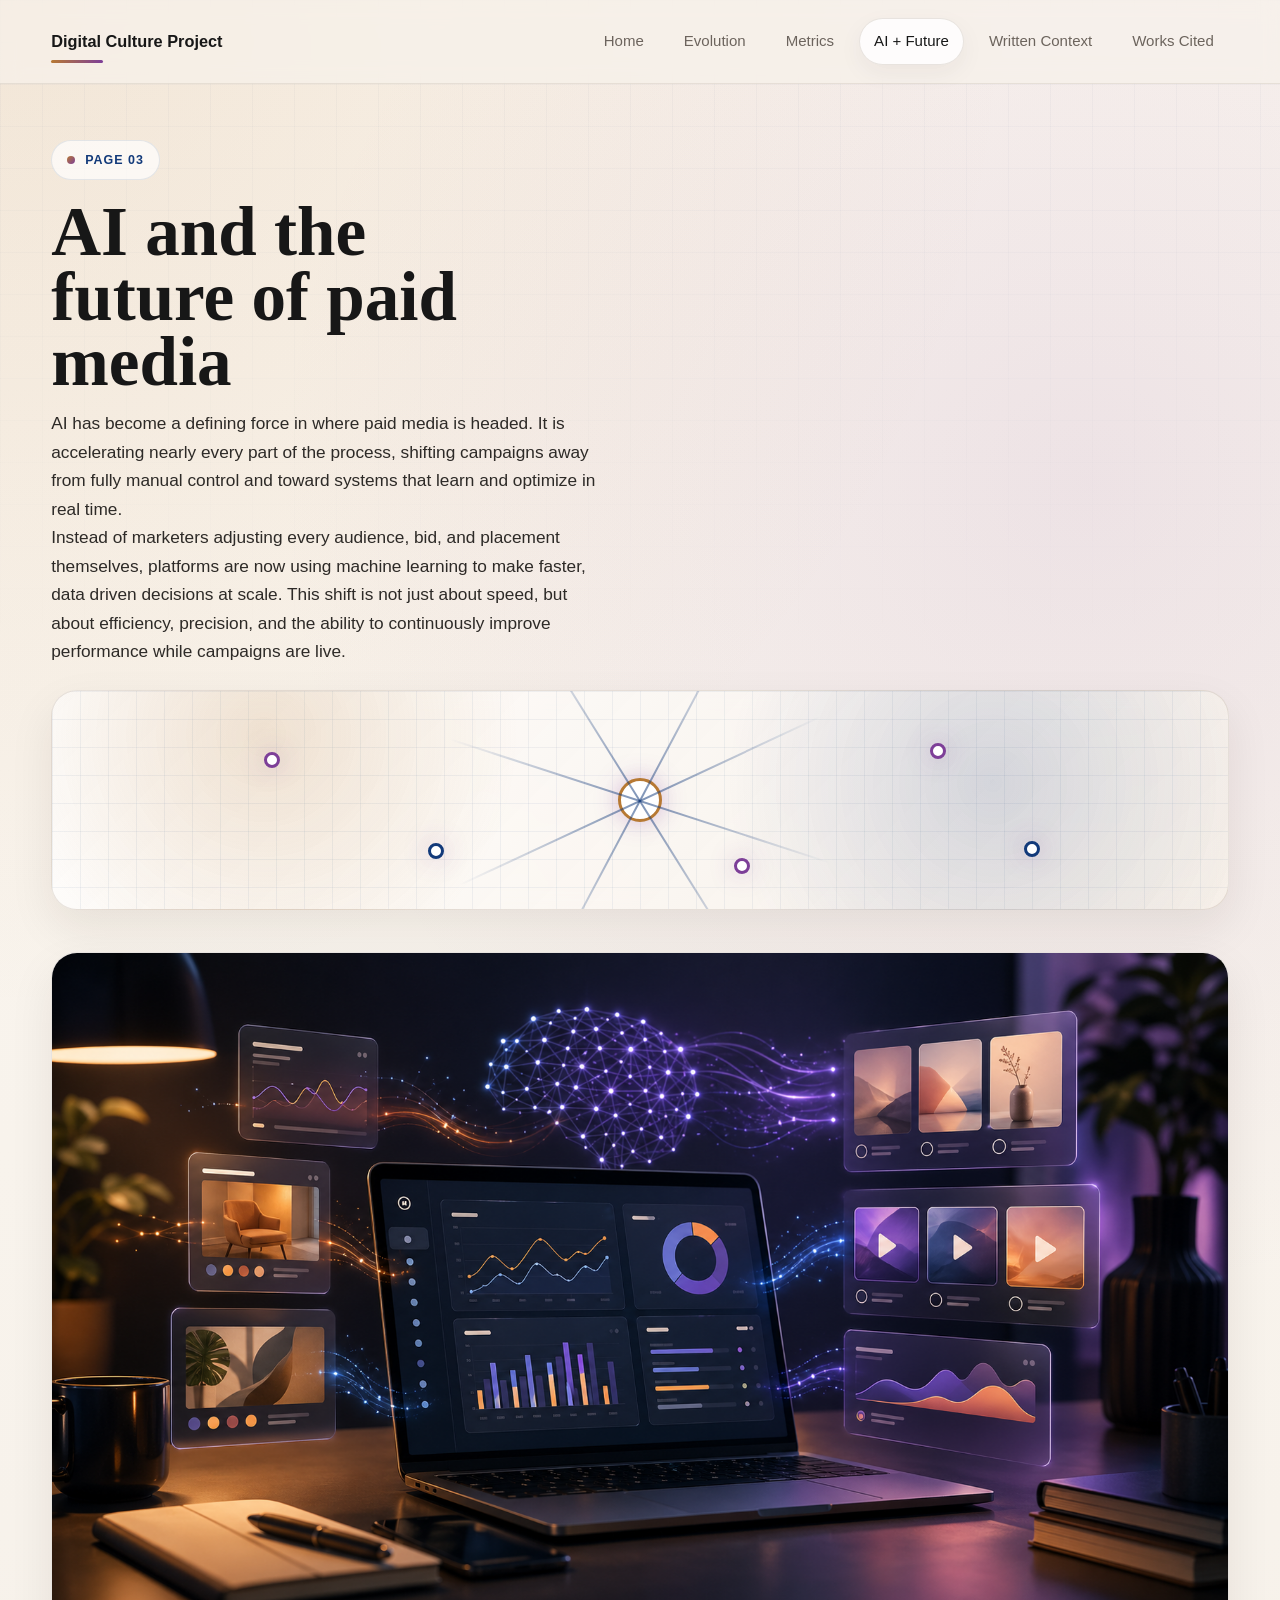
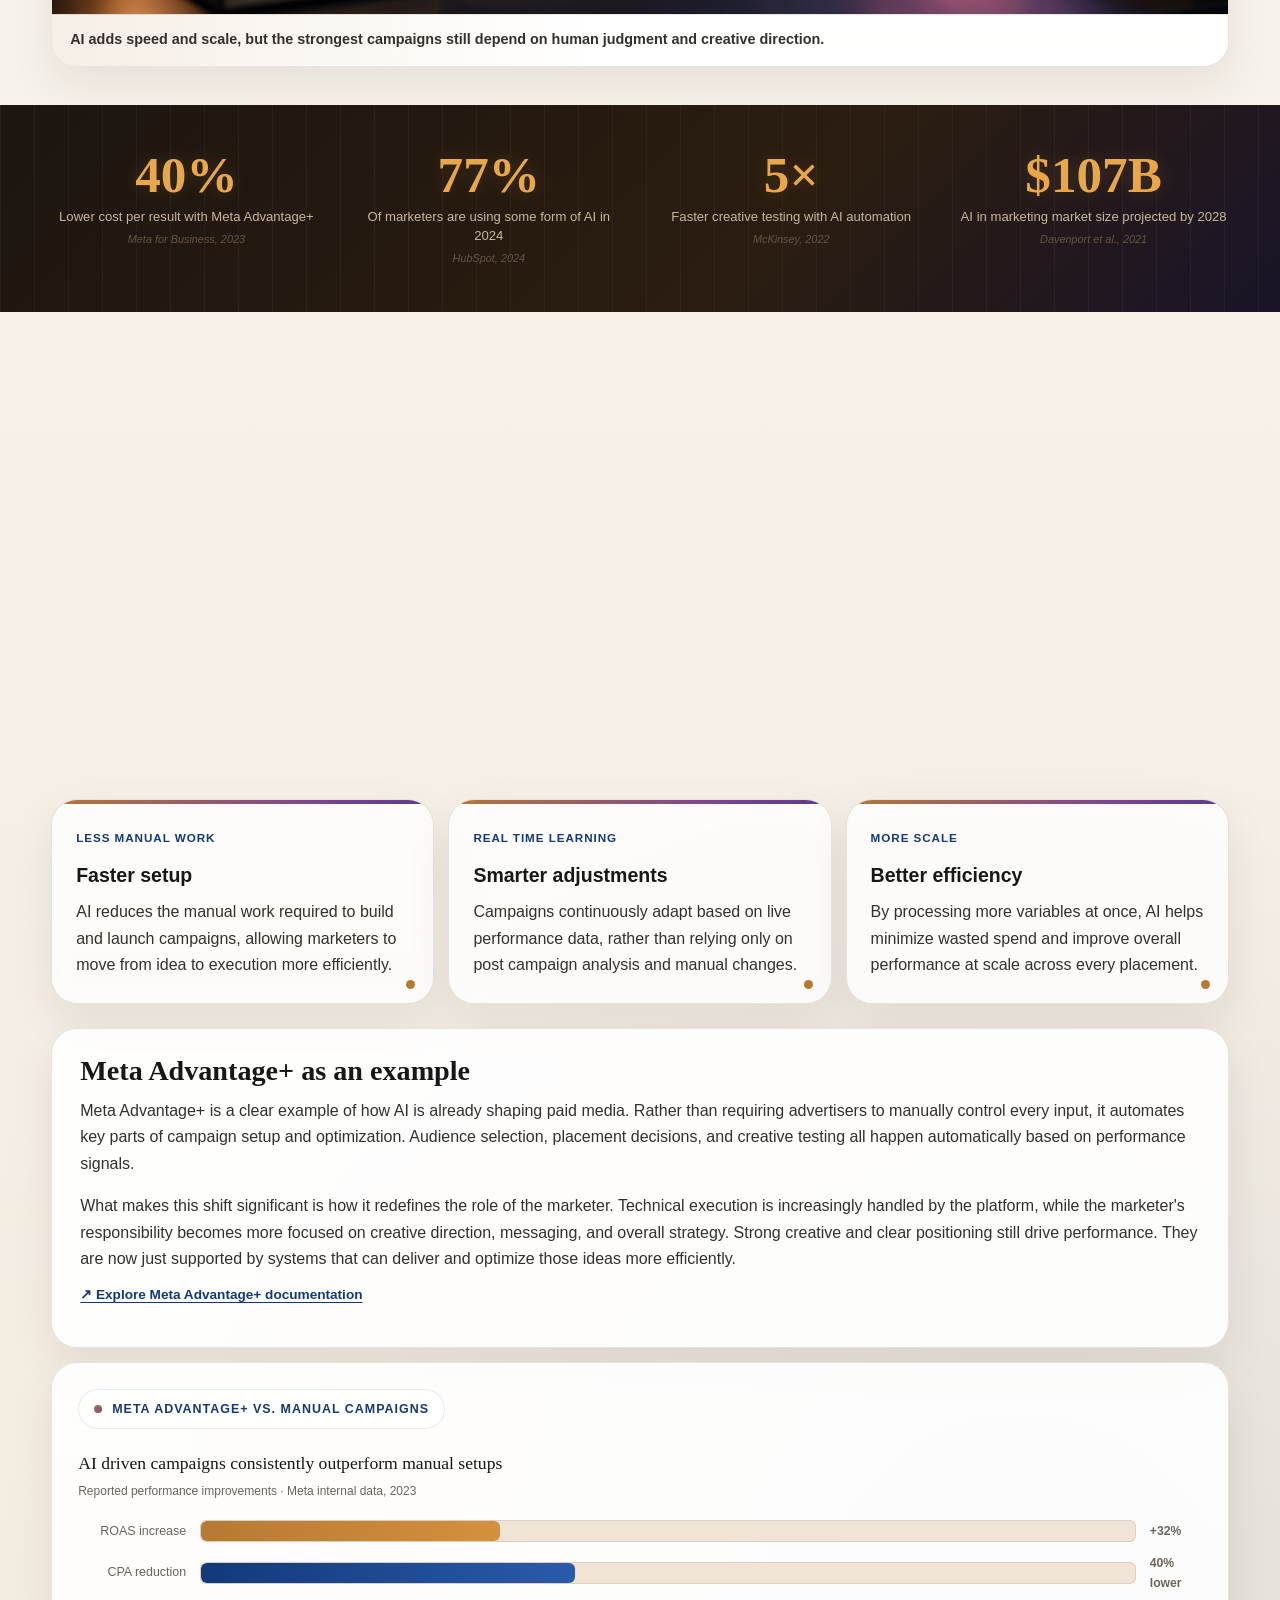
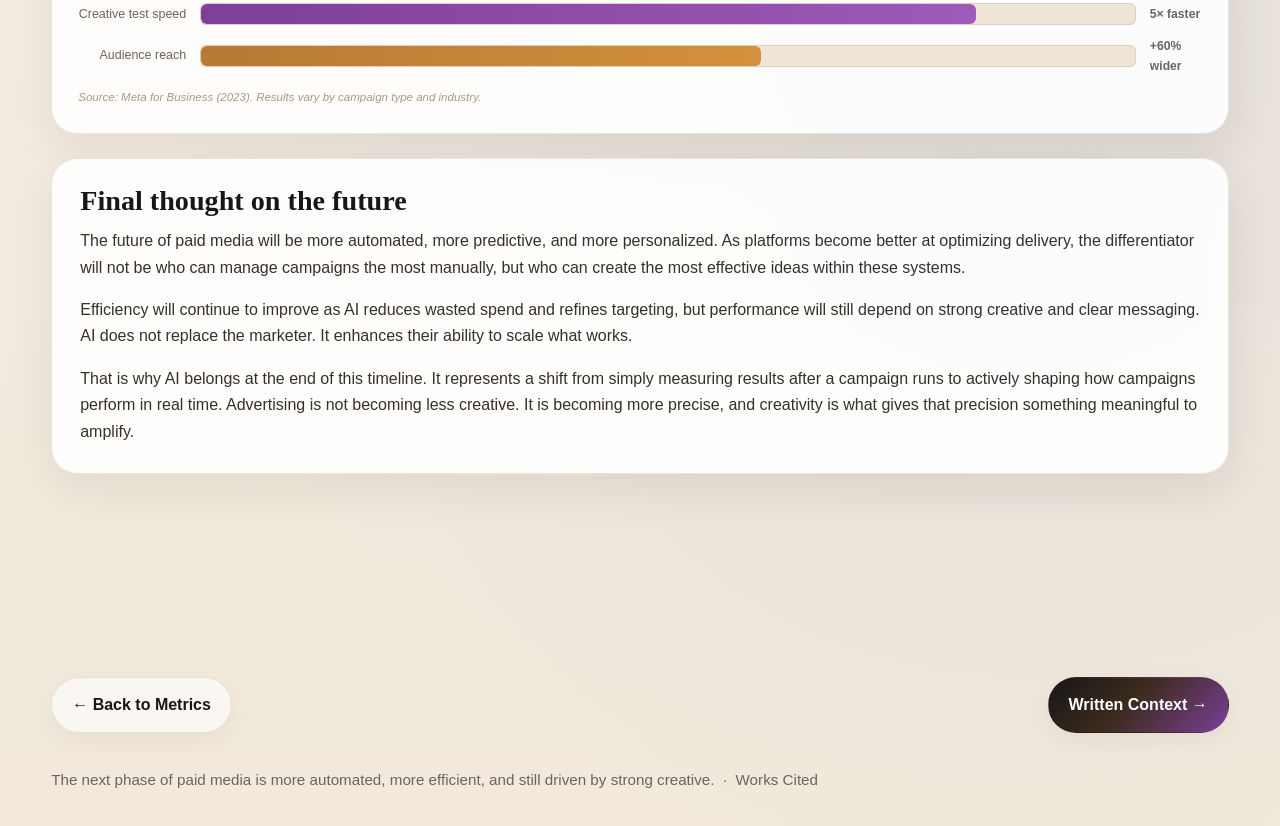
==== ai-feature.html @ 9088e3a5 "pics" ====
<!DOCTYPE html>
<html lang="en">
<head>
  <meta charset="UTF-8" />
  <meta name="viewport" content="width=device-width, initial-scale=1.0" />
  <meta name="description" content="A look at how AI and machine learning are reshaping paid media through automated targeting, creative testing, bidding, and optimization." />
  <title>AI and the Future of Paid Media</title>
  <link rel="stylesheet" href="styles.css" />
</head>
<body>
  <a class="skip-link" href="#main">Skip to content</a>
  <nav class="nav" aria-label="Main navigation">
    <div class="container nav-inner">
      <a href="index.html" class="brand">Digital Culture Project</a>
      <div class="nav-links">
        <a href="index.html">Home</a>
        <a href="evolution.html">Evolution</a>
        <a href="metrics.html">Metrics</a>
        <a href="ai-feature.html">AI + Future</a>
        <a href="context.html">Written Context</a>
        <a href="works-cited.html">Works Cited</a>
      </div>
    </div>
  </nav>

  <main id="main">
    <section class="page-hero small-hero">
      <div class="container reveal visible">
        <div class="eyebrow">Page 03</div>
        <h1>AI and the future of paid media</h1>
        <p class="page-intro">AI has become a defining force in where paid media is headed. It is accelerating nearly every part of the process, shifting campaigns away from fully manual control and toward systems that learn and optimize in real time.</p>
          <p class="page-intro">Instead of marketers adjusting every audience, bid, and placement themselves, platforms are now using machine learning to make faster, data driven decisions at scale. This shift is not just about speed, but about efficiency, precision, and the ability to continuously improve performance while campaigns are live.</p>
      </div>
    </section>

    <section>
      <div class="container">
        <div class="visual-panel ai-visual reveal" aria-hidden="true">
          <div class="node center"></div>
          <div class="node n1"></div>
          <div class="node n2"></div>
          <div class="node n3"></div>
          <div class="node n4"></div>
          <div class="node n5"></div>
          <div class="neural-line l1"></div>
          <div class="neural-line l2"></div>
          <div class="neural-line l3"></div>
          <div class="neural-line l4"></div>
        </div>
      </div>
    </section>

    <section>
      <div class="container">
        <figure class="picture-card reveal">
          <img src="assets/images/ai-campaign-optimization.png" alt="An AI supported campaign dashboard with abstract neural network nodes and creative testing cards" />
          <figcaption>AI adds speed and scale, but the strongest campaigns still depend on human judgment and creative direction.</figcaption>
        </figure>
      </div>
    </section>

    <div class="stat-band">
      <div class="container">
        <div class="stat-band-grid">
          <div class="stat-item reveal">
            <div class="stat-num">40%</div>
            <div class="stat-label">Lower cost per result with Meta Advantage+</div>
            <div class="stat-source">Meta for Business, 2023</div>
          </div>
          <div class="stat-item reveal">
            <div class="stat-num">77%</div>
            <div class="stat-label">Of marketers are using some form of AI in 2024</div>
            <div class="stat-source">HubSpot, 2024</div>
          </div>
          <div class="stat-item reveal">
            <div class="stat-num">5×</div>
            <div class="stat-label">Faster creative testing with AI automation</div>
            <div class="stat-source">McKinsey, 2022</div>
          </div>
          <div class="stat-item reveal">
            <div class="stat-num">$107B</div>
            <div class="stat-label">AI in marketing market size projected by 2028</div>
            <div class="stat-source">Davenport et al., 2021</div>
          </div>
        </div>
      </div>
    </div>

    <section>
      <div class="container">
        <div class="section-card reveal">
          <h2>Why AI matters in this story</h2>
          <p>AI is not a separate chapter from digital advertising. It is the next step in its evolution.</p>
          <p>Advertising began as a space dominated by large brands with equally large budgets. Paid social then lowered that barrier, allowing smaller businesses to compete through targeting and measurable performance. Now, AI builds on that system by making it more efficient and more responsive.</p>
          <p>Today, AI supports core campaign functions like audience targeting, budget allocation, bidding, testing, and delivery. Instead of relying on manual adjustments, platforms can analyze performance signals in real time and optimize toward stronger outcomes. This reduces wasted spend and improves overall return on ad spend, making campaigns not just faster, but smarter.</p>
          <div class="takeaway-card">
            <span>AI takeaway</span>
            <p>The human role does not disappear. It shifts toward strategy, creative direction, ethics, and deciding what the system should optimize for in the first place.</p>
          </div>
        </div>
      </div>
    </section>

    <section>
      <div class="container">
        <div class="grid-3 reveal visible">
          <div class="info-card static-card">
            <span>Less manual work</span>
            <h3>Faster setup</h3>
            <p>AI reduces the manual work required to build and launch campaigns, allowing marketers to move from idea to execution more efficiently.</p>
          </div>
          <div class="info-card static-card">
            <span>Real time learning</span>
            <h3>Smarter adjustments</h3>
            <p>Campaigns continuously adapt based on live performance data, rather than relying only on post campaign analysis and manual changes.</p>
          </div>
          <div class="info-card static-card">
            <span>More scale</span>
            <h3>Better efficiency</h3>
            <p>By processing more variables at once, AI helps minimize wasted spend and improve overall performance at scale across every placement.</p>
          </div>
        </div>
      </div>
    </section>

    <!-- META ADVANTAGE+ CHART -->
    <section>
      <div class="container">
        <div class="section-card reveal">
          <h2>Meta Advantage+ as an example</h2>
          <p>Meta Advantage+ is a clear example of how AI is already shaping paid media. Rather than requiring advertisers to manually control every input, it automates key parts of campaign setup and optimization. Audience selection, placement decisions, and creative testing all happen automatically based on performance signals.</p>
          <p>What makes this shift significant is how it redefines the role of the marketer. Technical execution is increasingly handled by the platform, while the marketer's responsibility becomes more focused on creative direction, messaging, and overall strategy. Strong creative and clear positioning still drive performance. They are now just supported by systems that can deliver and optimize those ideas more efficiently.</p>
          <a class="source-link" href="https://www.facebook.com/business/help/advantage" target="_blank" rel="noopener">↗ Explore Meta Advantage+ documentation</a>
        </div>

        <div class="chart-wrap reveal">
          <div class="eyebrow">Meta Advantage+ vs. manual campaigns</div>
          <p class="chart-title">AI driven campaigns consistently outperform manual setups</p>
          <p class="chart-sub">Reported performance improvements · Meta internal data, 2023</p>
          <div class="bar-chart">
            <div class="bar-row">
              <span class="bar-label">ROAS increase</span>
              <div class="bar-track"><div class="bar-fill" data-val="32"></div></div>
              <span class="bar-val">+32%</span>
            </div>
            <div class="bar-row">
              <span class="bar-label">CPA reduction</span>
              <div class="bar-track"><div class="bar-fill blue" data-val="40"></div></div>
              <span class="bar-val">40% lower</span>
            </div>
            <div class="bar-row">
              <span class="bar-label">Creative test speed</span>
              <div class="bar-track"><div class="bar-fill purple" data-val="83"></div></div>
              <span class="bar-val">5× faster</span>
            </div>
            <div class="bar-row">
              <span class="bar-label">Audience reach</span>
              <div class="bar-track"><div class="bar-fill" data-val="60"></div></div>
              <span class="bar-val">+60% wider</span>
            </div>
          </div>
          <p class="chart-note">Source: Meta for Business (2023). Results vary by campaign type and industry.</p>
        </div>
      </div>
    </section>

    <section>
      <div class="container">
        <div class="section-card reveal">
          <h2>Final thought on the future</h2>
          <p>The future of paid media will be more automated, more predictive, and more personalized. As platforms become better at optimizing delivery, the differentiator will not be who can manage campaigns the most manually, but who can create the most effective ideas within these systems.</p>
          <p>Efficiency will continue to improve as AI reduces wasted spend and refines targeting, but performance will still depend on strong creative and clear messaging. AI does not replace the marketer. It enhances their ability to scale what works.</p>
          <p>That is why AI belongs at the end of this timeline. It represents a shift from simply measuring results after a campaign runs to actively shaping how campaigns perform in real time. Advertising is not becoming less creative. It is becoming more precise, and creativity is what gives that precision something meaningful to amplify.</p>
        </div>
      </div>
    </section>

    <section>
      <div class="container">
        <div class="pull-quote reveal">
          <p>"The strongest marketing will come from combining data and creativity, using analytics to guide decisions without losing originality. AI can optimize a campaign, but it cannot replace the insight behind it."</p>
          <cite>Summer Regan, Written Context</cite>
        </div>
        <div class="page-nav">
          <a class="btn" href="metrics.html">← Back to Metrics</a>
          <a class="btn primary" href="context.html">Written Context →</a>
        </div>
      </div>
    </section>
  </main>

  <footer>
    <div class="container">
      The next phase of paid media is more automated, more efficient, and still driven by strong creative. &nbsp;·&nbsp; <a href="works-cited.html">Works Cited</a>
    </div>
  </footer>

  <script src="script.js" defer></script>
</body>
</html>
---- styles.css ----
:root {
  --bg: #f7f2eb;
  --bg-2: #efe4d6;
  --text: #171717;
  --muted: #6c645d;
  --accent: #b77933;
  --accent-2: #7d3f98;
  --accent-3: #123a7a;
  --accent-soft: rgba(183, 121, 51, 0.12);
  --card: rgba(255, 255, 255, 0.78);
  --card-strong: rgba(255, 255, 255, 0.9);
  --border: rgba(117, 96, 78, 0.16);
  --shadow: 0 18px 45px rgba(34, 24, 16, 0.08);
  --shadow-soft: 0 8px 24px rgba(34, 24, 16, 0.05);
  --radius: 26px;
  --radius-sm: 18px;
  --max: 1180px;
  --surface-blur: 8px;
}

* {
  box-sizing: border-box;
  margin: 0;
  padding: 0;
}

html {
  scroll-behavior: smooth;
}

body {
  font-family: Inter, Arial, Helvetica, sans-serif;
  color: var(--text);
  line-height: 1.65;
  background:
    radial-gradient(circle at top left, rgba(183, 121, 51, 0.13), transparent 24%),
    radial-gradient(circle at 85% 12%, rgba(125, 63, 152, 0.1), transparent 22%),
    radial-gradient(circle at 80% 80%, rgba(18, 58, 122, 0.08), transparent 26%),
    linear-gradient(180deg, #fbf6ef 0%, #f7f2eb 38%, #f2e9dc 100%);
  min-height: 100vh;
  overflow-x: hidden;
  position: relative;
}

body::before {
  content: "";
  position: fixed;
  inset: 0;
  z-index: -1;
  pointer-events: none;
  background-image:
    linear-gradient(rgba(18, 58, 122, 0.045) 1px, transparent 1px),
    linear-gradient(90deg, rgba(18, 58, 122, 0.045) 1px, transparent 1px);
  background-size: 42px 42px;
  mask-image: linear-gradient(to bottom, rgba(0, 0, 0, 0.72), transparent 74%);
  animation: gridDrift 22s linear infinite;
}

a {
  color: inherit;
  text-decoration: none;
}

.skip-link {
  position: fixed;
  left: 16px;
  top: 12px;
  z-index: 100;
  padding: 10px 14px;
  border-radius: 999px;
  background: var(--text);
  color: #fff;
  font-size: 0.85rem;
  font-weight: 800;
  transform: translateY(-160%);
  transition: transform 0.2s ease;
}

.skip-link:focus {
  transform: translateY(0);
}

img {
  max-width: 100%;
  display: block;
}

.container {
  width: min(92%, var(--max));
  margin: 0 auto;
}

.nav {
  position: sticky;
  top: 0;
  z-index: 30;
  backdrop-filter: blur(10px);
  background: rgba(247, 242, 235, 0.72);
  border-bottom: 1px solid rgba(117, 96, 78, 0.12);
}

.nav-inner {
  display: flex;
  align-items: center;
  justify-content: space-between;
  padding: 18px 0;
  gap: 18px;
}

.brand {
  font-size: 1.02rem;
  font-weight: 800;
  letter-spacing: 0;
  position: relative;
}

.brand::after {
  content: "";
  position: absolute;
  left: 0;
  bottom: -8px;
  width: 52px;
  height: 3px;
  border-radius: 999px;
  background: linear-gradient(90deg, var(--accent), var(--accent-2));
}

.nav-links {
  display: flex;
  gap: 10px;
  flex-wrap: wrap;
  font-size: 0.94rem;
  color: var(--muted);
}

.nav-links a {
  padding: 10px 14px;
  border-radius: 999px;
  border: 1px solid transparent;
  transition: background-color 0.2s ease, border-color 0.2s ease, color 0.2s ease, box-shadow 0.2s ease;
}

.nav-links a:hover {
  color: var(--text);
  background: rgba(255, 255, 255, 0.58);
  border-color: rgba(117, 96, 78, 0.12);
}

.nav-links a.active,
.nav-links a[aria-current="page"] {
  color: var(--text);
  background: rgba(255, 255, 255, 0.82);
  border-color: rgba(117, 96, 78, 0.16);
  box-shadow: var(--shadow-soft);
}

.hero,
.page-hero {
  padding: 56px 0 20px;
}

.small-hero {
  padding-bottom: 8px;
}

.hero-grid {
  display: grid;
  grid-template-columns: 1.2fr 0.88fr;
  gap: 22px;
  align-items: stretch;
}

.hero-copy,
.hero-card,
.section-card,
.metric-card,
.stage-card,
.example-card,
.info-card,
.picture-card,
.takeaway-card,
.visual-panel {
  background: var(--card);
  border: 1px solid var(--border);
  border-radius: var(--radius);
  box-shadow: var(--shadow);
  backdrop-filter: blur(var(--surface-blur));
}

.hero-copy {
  padding: 34px;
  position: relative;
  overflow: hidden;
}

.hero-copy::before {
  content: "";
  position: absolute;
  inset: auto -60px -60px auto;
  width: 220px;
  height: 220px;
  border-radius: 50%;
  background: radial-gradient(circle, rgba(183, 121, 51, 0.16), transparent 70%);
  pointer-events: none;
  animation: glowFloat 8s ease-in-out infinite alternate;
}

.hero-copy::after,
.section-card::after,
.chart-wrap::after,
.takeaway-card::after,
.context-section::after,
.ai-disclosure::after {
  content: "";
  position: absolute;
  inset: 0;
  border-radius: inherit;
  pointer-events: none;
  background: linear-gradient(115deg, transparent 0%, rgba(255,255,255,0.36) 42%, transparent 58%);
  opacity: 0;
  transform: translateX(-55%);
}

.hero-copy:hover::after,
.section-card:hover::after,
.chart-wrap:hover::after,
.takeaway-card:hover::after,
.context-section:hover::after,
.ai-disclosure:hover::after {
  animation: surfaceSweep 1.15s ease;
}

.eyebrow {
  display: inline-flex;
  align-items: center;
  gap: 10px;
  background: rgba(255, 255, 255, 0.68);
  color: var(--accent-3);
  border: 1px solid rgba(18, 58, 122, 0.1);
  border-radius: 999px;
  padding: 9px 15px;
  font-size: 0.78rem;
  font-weight: 800;
  letter-spacing: 0.08em;
  text-transform: uppercase;
  margin-bottom: 20px;
}

.eyebrow::before {
  content: "";
  width: 8px;
  height: 8px;
  border-radius: 50%;
  background: linear-gradient(135deg, var(--accent), var(--accent-2));
}

h1 {
  font-family: Georgia, "Times New Roman", serif;
  font-size: clamp(2.7rem, 5.4vw, 5rem);
  line-height: 0.94;
  letter-spacing: 0;
  margin-bottom: 14px;
  max-width: 12ch;
}

h2 {
  font-family: Georgia, "Times New Roman", serif;
  font-size: clamp(1.7rem, 2.2vw, 2.5rem);
  letter-spacing: 0;
  margin-bottom: 14px;
  line-height: 0.98;
}

h3 {
  letter-spacing: 0;
  font-size: 1.22rem;
}

.hero-copy p,
.page-intro {
  font-size: 1.08rem;
  color: #2d2a27;
  max-width: 65ch;
}

.hero-copy p {
  margin-bottom: 18px;
}

.page-intro {
  max-width: 58ch;
}

.hero-actions {
  display: flex;
  gap: 14px;
  flex-wrap: wrap;
  margin-top: 18px;
}

.btn {
  display: inline-flex;
  align-items: center;
  justify-content: center;
  padding: 14px 20px;
  border-radius: 999px;
  font-weight: 700;
  border: 1px solid rgba(117, 96, 78, 0.14);
  transition: transform 0.2s ease, box-shadow 0.2s ease, background-color 0.2s ease, border-color 0.2s ease, color 0.2s ease;
  box-shadow: var(--shadow-soft);
  position: relative;
  overflow: hidden;
}

.btn.primary {
  color: #fff;
  border-color: transparent;
  background: linear-gradient(135deg, var(--text), #3c2b1d 45%, var(--accent-2));
}

.btn:not(.primary) {
  background: rgba(255, 255, 255, 0.6);
}

.btn:hover,
.info-card:hover {
  transform: translateY(-2px);
  box-shadow: 0 16px 35px rgba(34, 24, 16, 0.1);
}

.btn:focus-visible,
.nav-links a:focus-visible,
.info-card:focus-visible,
.source-link:focus-visible {
  outline: 3px solid rgba(18, 58, 122, 0.18);
  outline-offset: 3px;
}

.hero-card {
  padding: 26px;
  display: flex;
  flex-direction: column;
  justify-content: space-between;
  background:
    linear-gradient(180deg, rgba(255,255,255,0.92) 0%, rgba(248,241,232,0.84) 100%),
    linear-gradient(135deg, rgba(183,121,51,0.08), rgba(125,63,152,0.06));
  overflow: hidden;
  position: relative;
}

.hero-card h3 {
  font-size: 1.35rem;
  margin-bottom: 10px;
}

.mini-stat {
  display: grid;
  grid-template-columns: repeat(3, 1fr);
  gap: 12px;
  margin-top: 18px;
}

.mini-stat div {
  background: rgba(255, 255, 255, 0.74);
  border: 1px solid rgba(117, 96, 78, 0.12);
  border-radius: var(--radius-sm);
  padding: 18px 16px;
  transition: transform 0.24s ease, border-color 0.24s ease;
}

.mini-stat div:hover {
  border-color: rgba(183, 121, 51, 0.32);
  transform: translateY(-3px);
}

.mini-stat strong {
  display: block;
  font-family: Georgia, "Times New Roman", serif;
  font-size: 1.35rem;
  margin-bottom: 4px;
}

.mini-stat span {
  color: var(--muted);
  font-size: 0.92rem;
}

section {
  padding: 12px 0;
}

.section-card {
  padding: 28px;
  background: var(--card-strong);
  overflow: hidden;
  position: relative;
}

.section-card p + p {
  margin-top: 16px;
}

.section-card p,
.stage-card p,
.metric-card p,
.example-card p,
.info-card p,
.takeaway-card p,
.hero-card p {
  color: #34302c;
}

.grid-3,
.metrics-grid,
.examples-grid,
.key-grid {
  display: grid;
  gap: 14px;
}

.grid-3 {
  grid-template-columns: repeat(3, 1fr);
}

.top-gap {
  margin-top: 18px;
}

.info-card {
  padding: 24px;
  transition: transform 0.2s ease, box-shadow 0.2s ease, border-color 0.2s ease;
  position: relative;
  overflow: hidden;
}

.info-card::before {
  content: "";
  position: absolute;
  inset: 0 auto auto 0;
  width: 100%;
  height: 4px;
  background: linear-gradient(90deg, var(--accent), var(--accent-2), var(--accent-3), var(--accent));
  background-size: 220% 100%;
  animation: gradientSlide 7s linear infinite;
}

.info-card::after,
.metric-card::after,
.example-card::after,
.stage-card::after {
  content: "";
  position: absolute;
  inset: auto 18px 14px auto;
  width: 9px;
  height: 9px;
  border-radius: 50%;
  background: var(--accent);
  box-shadow: 0 0 0 0 rgba(183, 121, 51, 0.26);
  animation: softPulse 2.8s ease-in-out infinite;
}

.static-card:hover {
  transform: none;
}

.info-card span,
.metric-card span,
.example-card span {
  display: inline-block;
  font-size: 0.73rem;
  text-transform: uppercase;
  letter-spacing: 0.08em;
  color: var(--accent-3);
  font-weight: 800;
  margin-bottom: 12px;
}

.source-link,
.cite-body a {
  color: var(--accent-3);
  text-decoration: underline;
  text-underline-offset: 3px;
  font-weight: 600;
}

.source-link {
  display: inline-block;
  margin: 12px 0;
  font-size: 0.85rem;
}

.picture-card {
  overflow: hidden;
  position: relative;
  margin: 4px 0 14px;
  background: rgba(255,255,255,.84);
}

.picture-card img {
  width: 100%;
  aspect-ratio: 16 / 9;
  object-fit: cover;
  transition: transform .7s ease, filter .7s ease;
}

.picture-card:hover img {
  filter: saturate(1.08) contrast(1.03);
  transform: scale(1.025);
}

.picture-card figcaption {
  border-top: 1px solid var(--border);
  color: #34302c;
  font-size: .9rem;
  font-weight: 650;
  line-height: 1.45;
  padding: 14px 18px 16px;
  background:
    linear-gradient(90deg, rgba(183,121,51,.12), transparent 46%),
    rgba(255,255,255,.74);
}

.split-picture {
  display: grid;
  grid-template-columns: 1.35fr .65fr;
  align-items: stretch;
}

.split-picture img {
  height: 100%;
}

.split-picture figcaption {
  display: flex;
  align-items: center;
  border-top: 0;
  border-left: 1px solid var(--border);
  font-size: 1rem;
}

.takeaway-card {
  padding: 20px 22px;
  margin: 18px 0 4px;
  overflow: hidden;
  position: relative;
  background:
    linear-gradient(135deg, rgba(255,255,255,.88), rgba(248,241,232,.8)),
    linear-gradient(90deg, rgba(183,121,51,.12), rgba(18,58,122,.08));
}

.takeaway-card::before {
  content: "";
  position: absolute;
  inset: 0 auto 0 0;
  width: 5px;
  background: linear-gradient(to bottom, var(--accent), var(--accent-2), var(--accent-3));
}

.takeaway-card span {
  display: inline-block;
  margin-bottom: 8px;
  color: var(--accent-3);
  font-size: .74rem;
  font-weight: 900;
  letter-spacing: .08em;
  text-transform: uppercase;
}

.takeaway-card p {
  max-width: 78ch;
  font-weight: 650;
}

.timeline {
  position: relative;
  margin-top: 4px;
  display: grid;
  gap: 18px;
}

.timeline::before {
  content: "";
  position: absolute;
  left: 20px;
  top: 10px;
  bottom: 10px;
  width: 4px;
  background: linear-gradient(to bottom, rgba(183,121,51,0.35), rgba(125,63,152,0.45), rgba(18,58,122,0.75));
  border-radius: 999px;
}

.stage-card {
  position: relative;
  margin-left: 52px;
  padding: 24px;
  overflow: hidden;
}

.stage-card::before {
  content: attr(data-step);
  position: absolute;
  left: -48px;
  top: 24px;
  width: 34px;
  height: 34px;
  display: grid;
  place-items: center;
  border-radius: 50%;
  background: linear-gradient(135deg, #fff, #f5ede4);
  border: 2px solid var(--accent);
  color: var(--accent-3);
  font-weight: 800;
  font-size: 0.9rem;
  box-shadow: var(--shadow-soft);
}

.stage-label {
  display: inline-block;
  margin-bottom: 10px;
  color: var(--accent-2);
  font-size: 0.78rem;
  font-weight: 800;
  letter-spacing: 0.08em;
  text-transform: uppercase;
}

.key-grid {
  grid-template-columns: repeat(3, 1fr);
  margin-top: 12px;
}

.key-grid div {
  border: 1px solid rgba(117, 96, 78, 0.12);
  border-radius: var(--radius-sm);
  padding: 18px;
  background: linear-gradient(180deg, rgba(255,255,255,0.7), rgba(250,244,237,0.8));
}

.key-grid strong {
  display: block;
  margin-bottom: 7px;
  font-size: 1rem;
}

.metrics-grid {
  grid-template-columns: repeat(4, 1fr);
}

.examples-grid {
  grid-template-columns: repeat(2, 1fr);
  margin-top: 16px;
}

.metric-card,
.example-card {
  padding: 20px;
  background: linear-gradient(180deg, rgba(255,255,255,0.82), rgba(250,244,237,0.92));
  overflow: hidden;
  position: relative;
}

.metric-card h3,
.example-card h3,
.info-card h3,
.stage-card h3 {
  margin-bottom: 8px;
}

footer {
  padding: 22px 0 34px;
  color: var(--muted);
  font-size: 0.95rem;
}

.reveal {
  opacity: 0;
  transform: translate3d(0, 20px, 0);
  transition: opacity 0.55s ease, transform 0.55s ease;
  will-change: opacity, transform;
}

.reveal.visible {
  opacity: 1;
  transform: translate3d(0, 0, 0);
  will-change: auto;
}

@supports not ((backdrop-filter: blur(1px))) {
  .nav,
  .hero-copy,
  .hero-card,
  .section-card,
  .metric-card,
  .stage-card,
  .example-card,
  .info-card,
  .picture-card,
  .takeaway-card,
  .visual-panel {
    backdrop-filter: none;
    background: rgba(255, 255, 255, 0.92);
  }
}

@media (prefers-reduced-motion: reduce) {
  html {
    scroll-behavior: auto;
  }

  .nav-links a,
  .btn,
  .info-card,
  .reveal {
    transition: none;
  }

  .btn:hover,
  .info-card:hover {
    transform: none;
  }

  .reveal {
    opacity: 1;
    transform: none;
    will-change: auto;
  }
}

@media (max-width: 980px) {
  .hero-grid,
  .grid-3,
  .metrics-grid,
  .examples-grid,
  .key-grid {
    grid-template-columns: 1fr 1fr;
  }

  h1 {
    max-width: 12ch;
  }
}

@media (max-width: 720px) {
  .nav-inner {
    align-items: flex-start;
    flex-direction: column;
    padding: 14px 0;
  }

  .nav-links {
    width: 100%;
    gap: 8px;
    max-height: 42vh;
    overflow-y: auto;
    padding-bottom: 2px;
  }

  .nav-links a {
    padding: 8px 11px;
    font-size: 0.86rem;
  }

  .hero,
  .page-hero {
    padding: 44px 0 14px;
  }

  .hero-copy,
  .section-card,
  .hero-card,
  .stage-card,
  .metric-card,
  .example-card,
  .info-card {
    padding: 20px;
  }

  .hero-grid,
  .grid-3,
  .metrics-grid,
  .examples-grid,
  .key-grid,
  .mini-stat {
    grid-template-columns: 1fr;
  }

  .timeline::before {
    left: 12px;
  }

  .stage-card {
    margin-left: 34px;
  }

  .stage-card::before {
    left: -33px;
  }

  h1 {
    line-height: 1;
    max-width: 12ch;
  }
}

/* ── VISUAL ADDITIONS ── */

/* Stat band */
.stat-band {
  background:
    linear-gradient(90deg, rgba(255,255,255,0.04) 1px, transparent 1px),
    linear-gradient(135deg, #1c1510 0%, #2b1d10 60%, #1a1428 100%);
  background-size: 34px 100%, auto;
  padding: 44px 0;
  margin: 12px 0;
  overflow: hidden;
  position: relative;
}
.stat-band::before {
  content: "";
  position: absolute;
  inset: 0;
  background: linear-gradient(100deg, transparent 0%, rgba(232, 168, 74, 0.18) 48%, transparent 60%);
  transform: translateX(-100%);
  animation: bandSweep 6s ease-in-out infinite;
}
.stat-band .container {
  position: relative;
  z-index: 1;
}
.stat-band-grid {
  display: grid;
  grid-template-columns: repeat(4, 1fr);
  gap: 2rem;
  text-align: center;
}
.stat-item .stat-num {
  font-family: Georgia, "Times New Roman", serif;
  font-size: clamp(2.2rem, 4vw, 3.4rem);
  font-weight: 900;
  color: #e8a84a;
  line-height: 1;
  letter-spacing: 0;
  text-shadow: 0 0 18px rgba(232, 168, 74, 0.2);
}
.stat-item .stat-label {
  font-size: .82rem;
  color: #c8b89a;
  margin-top: .5rem;
  line-height: 1.4;
}
.stat-item .stat-source {
  font-size: .68rem;
  color: #665545;
  margin-top: .3rem;
  font-style: italic;
}

/* Bar chart */
.chart-wrap {
  background: var(--card-strong);
  border: 1px solid var(--border);
  border-radius: var(--radius);
  box-shadow: var(--shadow);
  padding: 26px;
  margin-top: 14px;
  overflow: hidden;
  position: relative;
}
.chart-wrap .chart-title {
  font-family: Georgia, "Times New Roman", serif;
  font-size: 1.1rem;
  letter-spacing: 0;
  margin-bottom: 4px;
}
.chart-wrap .chart-sub {
  font-size: .75rem;
  color: var(--muted);
  margin-bottom: 18px;
}
.bar-chart { display: flex; flex-direction: column; gap: .65rem; }
.bar-row { display: flex; align-items: center; gap: .85rem; }
.bar-label {
  font-size: .78rem;
  color: var(--muted);
  width: 108px;
  flex-shrink: 0;
  text-align: right;
  line-height: 1.2;
}
.bar-track {
  flex: 1;
  height: 22px;
  background: var(--bg-2);
  border-radius: 6px;
  overflow: hidden;
  border: 1px solid var(--border);
  position: relative;
}
.bar-track::after {
  content: "";
  position: absolute;
  inset: 0;
  background: linear-gradient(90deg, transparent, rgba(255,255,255,0.48), transparent);
  transform: translateX(-100%);
  animation: trackSweep 3.8s ease-in-out infinite;
}
.bar-fill {
  height: 100%;
  border-radius: 6px;
  background: linear-gradient(90deg, var(--accent), #d4913d);
  width: 0;
  transition: width 1.3s cubic-bezier(.22,1,.36,1);
  position: relative;
  z-index: 1;
}
.bar-fill.purple { background: linear-gradient(90deg, var(--accent-2), #9e5ab8); }
.bar-fill.blue   { background: linear-gradient(90deg, var(--accent-3), #2a5aab); }
.bar-fill.muted  { background: linear-gradient(90deg, #b8a898, #a09080); }
.bar-val {
  font-size: .76rem;
  color: var(--muted);
  width: 52px;
  flex-shrink: 0;
  font-weight: 600;
}
.chart-note {
  font-size: .72rem;
  color: #a89880;
  margin-top: 12px;
  font-style: italic;
}

/* Pull quote */
.pull-quote {
  border-left: 4px solid var(--accent);
  padding: 1.4rem 1.8rem;
  margin: 18px 0;
  background: linear-gradient(135deg, rgba(255,255,255,0.7), rgba(248,241,232,0.8));
  border-radius: 0 var(--radius-sm) var(--radius-sm) 0;
  backdrop-filter: blur(6px);
  border: 1px solid var(--border);
  border-left: 4px solid var(--accent);
  position: relative;
  overflow: hidden;
}
.pull-quote::before {
  content: "";
  position: absolute;
  inset: 0 auto 0 0;
  width: 4px;
  background: linear-gradient(to bottom, var(--accent), var(--accent-2), var(--accent-3));
  animation: quoteGlow 3.4s ease-in-out infinite;
}
.pull-quote p {
  font-family: Georgia, "Times New Roman", serif;
  font-size: 1.15rem;
  font-style: italic;
  color: #1e1a16;
  line-height: 1.55;
  margin: 0 !important;
}
.pull-quote cite {
  display: block;
  font-size: .8rem;
  color: var(--muted);
  margin-top: .75rem;
  font-style: normal;
}

/* Comparison table */
.compare-wrap {
  display: grid;
  grid-template-columns: repeat(3,1fr);
  gap: 14px;
  margin-top: 18px;
}
.compare-col {
  border-radius: var(--radius-sm);
  overflow: hidden;
  border: 1px solid var(--border);
  box-shadow: var(--shadow-soft);
  transform: translateY(0);
  transition: transform 0.24s ease, box-shadow 0.24s ease;
}
.compare-col:hover {
  transform: translateY(-3px);
  box-shadow: 0 18px 36px rgba(34, 24, 16, 0.09);
}
.compare-head {
  padding: 14px 18px;
  font-size: .78rem;
  font-weight: 800;
  letter-spacing: .07em;
  text-transform: uppercase;
}
.compare-head.then { background: #2b1d10; color: #c8a060; }
.compare-head.now  { background: var(--accent); color: #fff; }
.compare-head.next { background: var(--accent-2); color: #fff; }
.compare-body { background: var(--card-strong); padding: 14px 18px; }
.compare-body li {
  list-style: none;
  padding: .38rem 0;
  border-bottom: 1px solid var(--border);
  color: #34302c;
  font-size: .88rem;
}
.compare-body li::before { content: '→ '; color: var(--accent); font-weight: 700; }
.compare-body li:last-child { border: none; }

/* Feedback loop visual */
.loop-wrap {
  margin-top: 18px;
}

.loop-step {
  display: flex;
  align-items: center;
  gap: 14px;
  padding: 13px 16px;
  background: linear-gradient(135deg, rgba(255,255,255,.72), rgba(248,241,232,.8));
  border: 1px solid var(--border);
  border-radius: var(--radius-sm);
  margin-bottom: 6px;
  position: relative;
  overflow: hidden;
}
.loop-step::after {
  content: "";
  position: absolute;
  inset: 0;
  background: linear-gradient(90deg, transparent, rgba(183,121,51,.12), transparent);
  transform: translateX(-100%);
  animation: surfaceSweep 4.8s ease-in-out infinite;
}
.loop-step .loop-icon { font-size: 1.4rem; flex-shrink: 0; }
.loop-step strong { display: block; font-size: .9rem; margin-bottom: 2px; }
.loop-step span { font-size: .8rem; color: var(--muted); }
.loop-arrow { text-align: center; color: var(--accent); font-size: 1.1rem; margin: 2px 0; }

/* AI disclosure box */
.ai-disclosure {
  background: linear-gradient(135deg, #1e1610 0%, #251a0e 60%, #1a1228 100%);
  border: 1px solid rgba(183,121,51,.25);
  border-radius: var(--radius);
  padding: 26px 30px;
  margin-bottom: 24px;
  overflow: hidden;
  position: relative;
}
.ai-disclosure .disc-label {
  font-size: .72rem;
  font-weight: 800;
  letter-spacing: .12em;
  text-transform: uppercase;
  color: #e8a84a;
  margin-bottom: 12px;
}
.ai-disclosure p {
  font-size: .9rem;
  color: #b8a898;
  margin-bottom: 10px;
  line-height: 1.65;
}
.ai-disclosure p:last-child { margin-bottom: 0; }

/* Works cited list */
.citation-list { list-style: none; }
.section-card .citation-list { margin-top: 20px; }
.citation-item {
  display: grid;
  grid-template-columns: auto 1fr;
  gap: 16px;
  align-items: start;
  padding: 18px 0;
  border-bottom: 1px solid var(--border);
  transition: transform 0.2s ease, border-color 0.2s ease;
}
.citation-item:hover {
  border-color: rgba(183,121,51,.3);
  transform: translateX(4px);
}
.citation-item:last-child { border: none; }
.cite-num {
  font-size: .72rem;
  font-weight: 800;
  font-family: Georgia, serif;
  color: var(--accent);
  background: rgba(183,121,51,.1);
  border: 1px solid rgba(183,121,51,.2);
  border-radius: 8px;
  padding: .25rem .55rem;
  white-space: nowrap;
  margin-top: 2px;
}
.cite-body .cite-mla { font-size: .88rem; color: #1e1a16; line-height: 1.6; margin-bottom: 6px; }
.cite-body .cite-annotation { font-size: .83rem; color: var(--muted); line-height: 1.6; margin-bottom: 6px; }
.cite-body a { font-size: .76rem; }
.cite-body a:hover { color: var(--accent); }

/* Context / paper page */
.context-section {
  background: var(--card-strong);
  border: 1px solid var(--border);
  border-radius: var(--radius);
  box-shadow: var(--shadow);
  padding: 32px;
  margin-bottom: 14px;
  overflow: hidden;
  position: relative;
}
.context-section h2 { margin-bottom: 14px; }
.context-section p { color: #34302c; margin-bottom: 14px; line-height: 1.75; }
.context-section p:last-child { margin-bottom: 0; }

/* Page nav footer */
.page-nav {
  display: flex;
  gap: 12px;
  flex-wrap: wrap;
  justify-content: space-between;
  margin-top: 24px;
}

.visual-panel {
  min-height: 170px;
  margin: 4px 0 14px;
  overflow: hidden;
  position: relative;
  background:
    radial-gradient(circle at 18% 20%, rgba(183,121,51,.2), transparent 26%),
    radial-gradient(circle at 80% 42%, rgba(18,58,122,.16), transparent 28%),
    linear-gradient(135deg, rgba(255,255,255,.86), rgba(248,241,232,.76));
}

.visual-panel::before {
  content: "";
  position: absolute;
  inset: 0;
  background-image:
    linear-gradient(rgba(18,58,122,.075) 1px, transparent 1px),
    linear-gradient(90deg, rgba(18,58,122,.075) 1px, transparent 1px);
  background-size: 28px 28px;
  animation: gridDrift 18s linear infinite;
  opacity: .75;
}

.signal-visual {
  position: relative;
  height: 120px;
  margin-top: 22px;
  border-radius: var(--radius-sm);
  background:
    linear-gradient(90deg, rgba(18,58,122,.08) 1px, transparent 1px),
    linear-gradient(180deg, rgba(18,58,122,.08) 1px, transparent 1px),
    rgba(255,255,255,.5);
  background-size: 24px 24px;
  overflow: hidden;
}

.signal-visual::before {
  content: "";
  position: absolute;
  inset: 18px;
  border: 1px solid rgba(18,58,122,.16);
  border-radius: 50%;
  animation: rotateSlow 16s linear infinite;
}

.signal-visual span {
  position: absolute;
  width: 12px;
  height: 12px;
  border-radius: 50%;
  background: var(--accent);
  box-shadow: 0 0 22px rgba(183,121,51,.5);
  animation: signalOrbit 6s ease-in-out infinite alternate;
}

.signal-visual span:nth-child(1) { left: 18%; top: 28%; }
.signal-visual span:nth-child(2) { left: 48%; top: 62%; animation-delay: .6s; background: var(--accent-2); }
.signal-visual span:nth-child(3) { left: 72%; top: 24%; animation-delay: 1.1s; background: var(--accent-3); }
.signal-visual span:nth-child(4) { left: 82%; top: 68%; animation-delay: 1.7s; }

.evolution-visual {
  display: grid;
  grid-template-columns: 1fr .72fr 1fr;
  align-items: center;
  gap: 18px;
  padding: 24px;
}

.screen {
  min-height: 112px;
  border: 1px solid rgba(117,96,78,.18);
  border-radius: var(--radius-sm);
  display: grid;
  align-content: center;
  gap: 9px;
  padding: 20px;
  position: relative;
  z-index: 1;
  background: rgba(255,255,255,.66);
}

.screen span {
  height: 14px;
  width: 70%;
  border-radius: 999px;
  background: rgba(108,100,93,.28);
  color: transparent;
  animation: barBreathe 2.8s ease-in-out infinite;
}

.screen span:nth-child(2) { width: 48%; animation-delay: .25s; }
.screen span:nth-child(3) { width: 84%; animation-delay: .5s; }
.new-media span { background: linear-gradient(90deg, var(--accent), var(--accent-2)); }

.motion-bridge {
  position: relative;
  z-index: 1;
  height: 112px;
}

.motion-bridge i {
  position: absolute;
  left: 0;
  right: 0;
  height: 2px;
  background: linear-gradient(90deg, transparent, var(--accent-3), transparent);
  animation: bridgeFlow 2.4s ease-in-out infinite;
}

.motion-bridge i:nth-child(1) { top: 28%; }
.motion-bridge i:nth-child(2) { top: 50%; animation-delay: .35s; }
.motion-bridge i:nth-child(3) { top: 72%; animation-delay: .7s; }

.dashboard-visual {
  display: grid;
  grid-template-columns: .85fr 1.4fr .75fr;
  align-items: center;
  gap: 24px;
  padding: 24px;
}

.dash-ring,
.dash-pulse,
.dash-bars {
  position: relative;
  z-index: 1;
}

.dash-ring {
  width: 118px;
  aspect-ratio: 1;
  border-radius: 50%;
  margin: auto;
  background: conic-gradient(var(--accent) 0 68%, rgba(18,58,122,.14) 68% 100%);
  animation: rotateSlow 9s linear infinite;
}

.dash-ring::after {
  content: "";
  position: absolute;
  inset: 18px;
  border-radius: 50%;
  background: rgba(255,255,255,.86);
}

.dash-bars {
  display: grid;
  gap: 12px;
}

.dash-bars span {
  display: block;
  height: 18px;
  border-radius: 999px;
  background: linear-gradient(90deg, var(--accent-3), var(--accent-2));
  transform-origin: left;
  animation: metricBreathe 2.4s ease-in-out infinite;
}

.dash-bars span:nth-child(1) { width: 82%; }
.dash-bars span:nth-child(2) { width: 54%; animation-delay: .25s; }
.dash-bars span:nth-child(3) { width: 72%; animation-delay: .5s; }
.dash-bars span:nth-child(4) { width: 42%; animation-delay: .75s; }

.dash-pulse {
  width: 76px;
  aspect-ratio: 1;
  border-radius: 50%;
  margin: auto;
  border: 2px solid rgba(183,121,51,.6);
  box-shadow: 0 0 0 12px rgba(183,121,51,.08);
  animation: softPulse 2.2s ease-in-out infinite;
}

.ai-visual {
  min-height: 220px;
}

.node,
.neural-line {
  position: absolute;
  z-index: 1;
}

.node {
  width: 16px;
  aspect-ratio: 1;
  border-radius: 50%;
  background: #fff;
  border: 3px solid var(--accent-2);
  box-shadow: 0 0 24px rgba(125,63,152,.34);
  animation: nodeFloat 4s ease-in-out infinite;
}

.node.center {
  width: 44px;
  left: calc(50% - 22px);
  top: calc(50% - 22px);
  border-color: var(--accent);
}

.node.n1 { left: 18%; top: 28%; }
.node.n2 { left: 32%; top: 70%; animation-delay: .4s; border-color: var(--accent-3); }
.node.n3 { right: 24%; top: 24%; animation-delay: .8s; }
.node.n4 { right: 16%; bottom: 24%; animation-delay: 1.2s; border-color: var(--accent-3); }
.node.n5 { left: 58%; bottom: 16%; animation-delay: 1.6s; }

.neural-line {
  height: 2px;
  width: 34%;
  left: 33%;
  top: 50%;
  background: linear-gradient(90deg, transparent, rgba(18,58,122,.55), transparent);
  transform-origin: center;
  animation: neuralGlow 2.6s ease-in-out infinite;
}

.neural-line.l1 { transform: rotate(18deg); }
.neural-line.l2 { transform: rotate(-25deg); animation-delay: .4s; }
.neural-line.l3 { transform: rotate(58deg); animation-delay: .8s; }
.neural-line.l4 { transform: rotate(-62deg); animation-delay: 1.2s; }

.paper-visual {
  display: grid;
  place-items: center;
  min-height: 190px;
}

.paper-page {
  position: relative;
  z-index: 1;
  width: min(420px, 82%);
  padding: 30px;
  border-radius: var(--radius-sm);
  background: rgba(255,255,255,.84);
  border: 1px solid rgba(117,96,78,.16);
  box-shadow: var(--shadow-soft);
}

.paper-page span {
  display: block;
  height: 12px;
  margin: 13px 0;
  border-radius: 999px;
  background: rgba(108,100,93,.22);
  animation: barBreathe 3s ease-in-out infinite;
}

.paper-page span:nth-child(2) { width: 72%; animation-delay: .3s; }
.paper-page span:nth-child(3) { width: 86%; animation-delay: .6s; }
.paper-page span:nth-child(4) { width: 58%; animation-delay: .9s; }

.paper-scan {
  position: absolute;
  z-index: 2;
  left: 18%;
  right: 18%;
  top: 24%;
  height: 2px;
  background: rgba(183,121,51,.78);
  box-shadow: 0 0 18px rgba(183,121,51,.32);
  animation: scanDown 3.4s ease-in-out infinite;
}

.paper-note {
  position: absolute;
  z-index: 3;
  right: 18%;
  bottom: 24%;
  padding: 8px 12px;
  border-radius: 999px;
  background: var(--accent-3);
  color: #fff;
  font-size: .72rem;
  font-weight: 800;
  text-transform: uppercase;
  animation: noteFloat 3.2s ease-in-out infinite;
}

.source-visual {
  min-height: 180px;
}

.source-dot,
.source-thread {
  position: absolute;
  z-index: 1;
}

.source-dot {
  width: 18px;
  aspect-ratio: 1;
  border-radius: 50%;
  background: var(--accent);
  box-shadow: 0 0 0 9px rgba(183,121,51,.1);
  animation: sourcePulse 2.7s ease-in-out infinite;
}

.source-dot.d1 { left: 18%; top: 32%; }
.source-dot.d2 { left: 35%; bottom: 26%; animation-delay: .35s; background: var(--accent-3); }
.source-dot.d3 { left: 52%; top: 26%; animation-delay: .7s; background: var(--accent-2); }
.source-dot.d4 { right: 28%; bottom: 30%; animation-delay: 1.05s; }
.source-dot.d5 { right: 14%; top: 38%; animation-delay: 1.4s; background: var(--accent-3); }

.source-thread {
  height: 2px;
  width: 26%;
  background: linear-gradient(90deg, transparent, rgba(18,58,122,.5), transparent);
  animation: neuralGlow 2.2s ease-in-out infinite;
}

.source-thread.t1 { left: 21%; top: 46%; transform: rotate(15deg); }
.source-thread.t2 { left: 43%; top: 44%; transform: rotate(-10deg); animation-delay: .4s; }
.source-thread.t3 { right: 16%; top: 52%; transform: rotate(24deg); animation-delay: .8s; }

@keyframes gridDrift {
  to { background-position: 42px 42px; }
}

@keyframes glowFloat {
  to { transform: translate3d(-28px, -18px, 0) scale(1.08); }
}

@keyframes gradientSlide {
  to { background-position: 220% 0; }
}

@keyframes surfaceSweep {
  0% { opacity: 0; transform: translateX(-70%); }
  24% { opacity: 1; }
  100% { opacity: 0; transform: translateX(70%); }
}

@keyframes softPulse {
  0%, 100% { transform: scale(1); box-shadow: 0 0 0 0 rgba(183,121,51,.22); }
  50% { transform: scale(1.04); box-shadow: 0 0 0 14px rgba(183,121,51,0); }
}

@keyframes bandSweep {
  0%, 42% { transform: translateX(-100%); }
  72%, 100% { transform: translateX(100%); }
}

@keyframes trackSweep {
  0%, 32% { transform: translateX(-100%); }
  68%, 100% { transform: translateX(100%); }
}

@keyframes quoteGlow {
  0%, 100% { opacity: .35; }
  50% { opacity: 1; }
}

@keyframes rotateSlow {
  to { transform: rotate(360deg); }
}

@keyframes signalOrbit {
  to { transform: translate3d(20px, -18px, 0) scale(1.16); }
}

@keyframes barBreathe {
  0%, 100% { opacity: .46; transform: scaleX(.92); }
  50% { opacity: 1; transform: scaleX(1); }
}

@keyframes bridgeFlow {
  0% { opacity: .18; transform: translateX(-18px); }
  50% { opacity: 1; }
  100% { opacity: .18; transform: translateX(18px); }
}

@keyframes metricBreathe {
  0%, 100% { transform: scaleX(.74); opacity: .62; }
  50% { transform: scaleX(1); opacity: 1; }
}

@keyframes nodeFloat {
  0%, 100% { transform: translateY(0); }
  50% { transform: translateY(-10px); }
}

@keyframes neuralGlow {
  0%, 100% { opacity: .24; }
  50% { opacity: 1; }
}

@keyframes scanDown {
  0%, 100% { transform: translateY(-42px); opacity: .2; }
  50% { transform: translateY(58px); opacity: 1; }
}

@keyframes noteFloat {
  0%, 100% { transform: translateY(0); }
  50% { transform: translateY(-8px); }
}

@keyframes sourcePulse {
  0%, 100% { transform: scale(1); opacity: .7; }
  50% { transform: scale(1.22); opacity: 1; }
}

@media (prefers-reduced-motion: reduce) {
  *,
  *::before,
  *::after {
    animation-duration: 0.001ms !important;
    animation-iteration-count: 1 !important;
    scroll-behavior: auto !important;
    transition-duration: 0.001ms !important;
  }
}

/* Responsive additions */
@media (max-width: 980px) {
  .stat-band-grid { grid-template-columns: repeat(2,1fr); }
  .compare-wrap { grid-template-columns: 1fr; }
  .evolution-visual,
  .dashboard-visual {
    grid-template-columns: 1fr;
  }
  .motion-bridge {
    height: 54px;
  }
}
@media (max-width: 720px) {
  .stat-band-grid { grid-template-columns: 1fr 1fr; }
  .bar-label { width: 78px; font-size: .72rem; }
  .bar-row { gap: .55rem; }
  .bar-val { width: 58px; font-size: .7rem; }
  .compare-wrap { grid-template-columns: 1fr; }
  .chart-wrap { padding: 18px; }
  .split-picture {
    grid-template-columns: 1fr;
  }
  .split-picture figcaption {
    border-top: 1px solid var(--border);
    border-left: 0;
  }
  .visual-panel { min-height: 150px; }
  .signal-visual { height: 96px; }
  .screen { min-height: 78px; }
  .ai-visual { min-height: 180px; }
  .paper-page { width: 92%; padding: 22px; }
  .citation-item {
    grid-template-columns: 1fr;
    gap: 8px;
  }
}
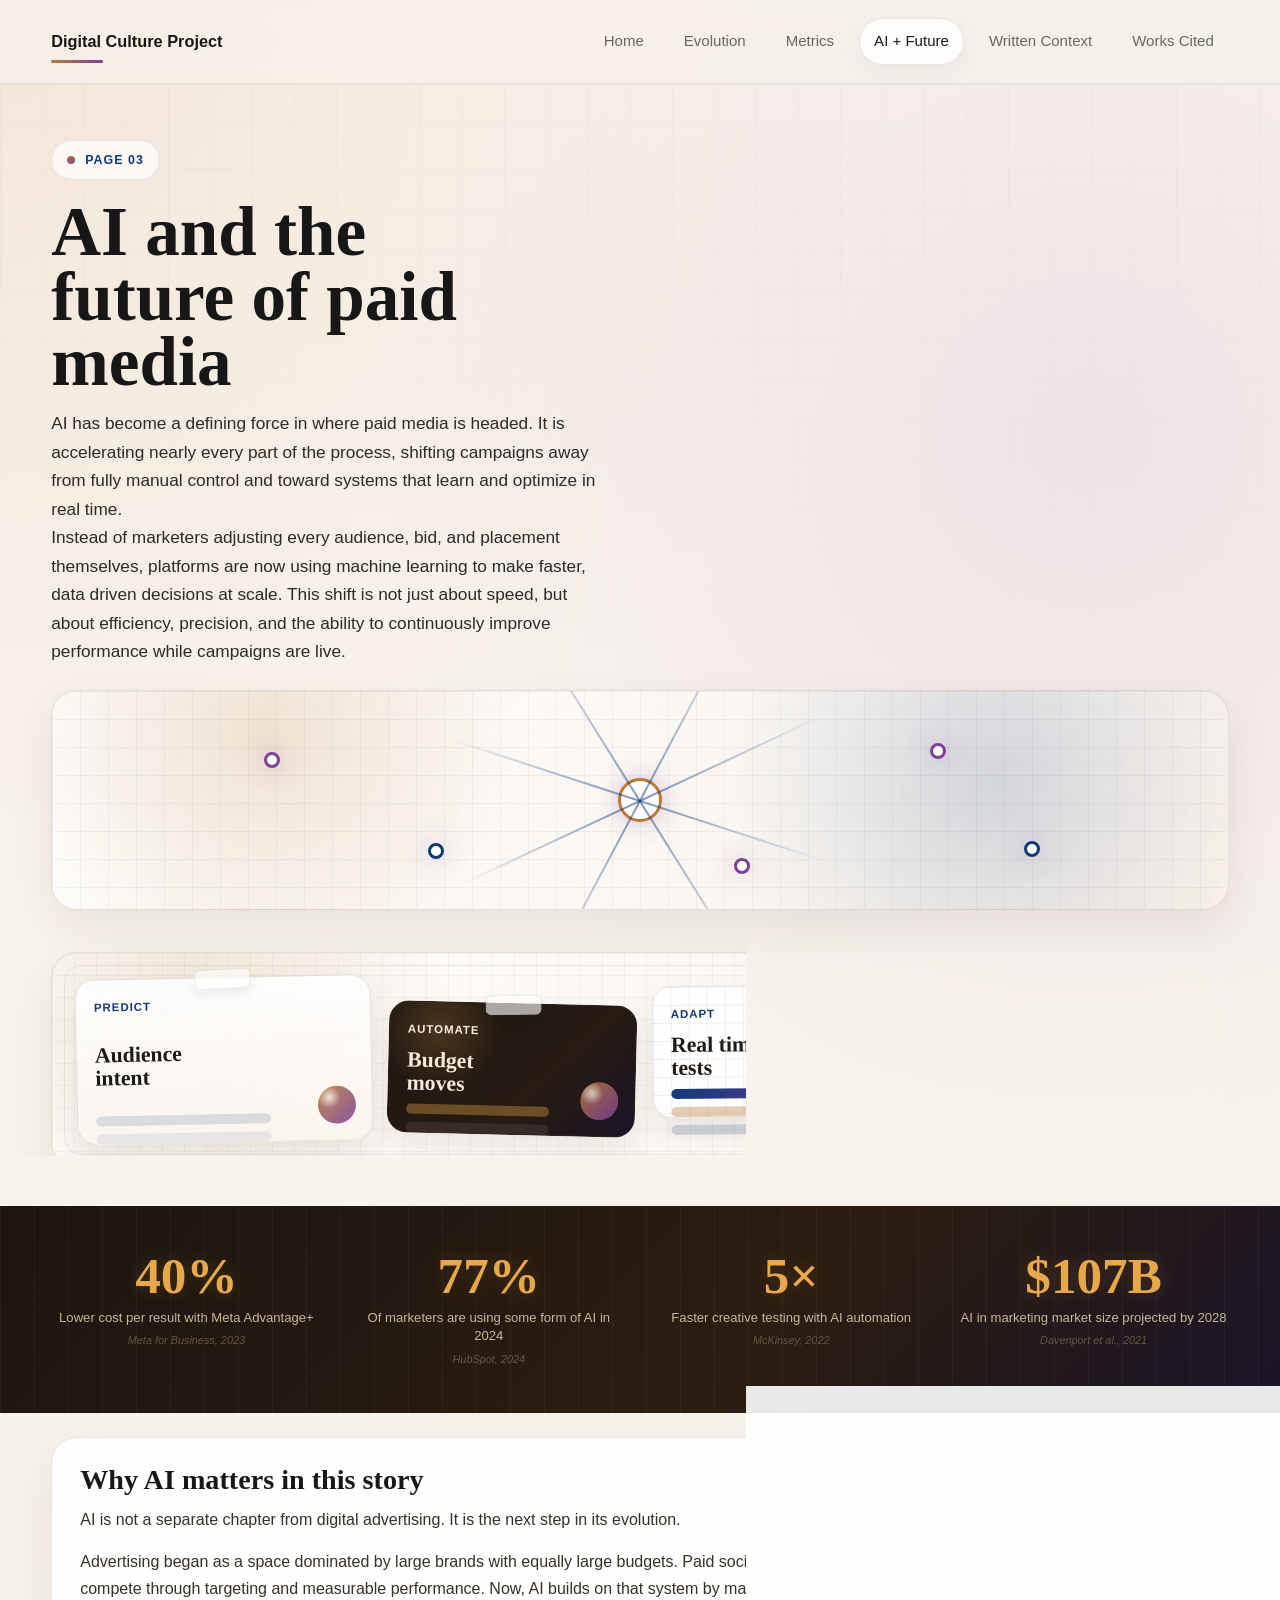
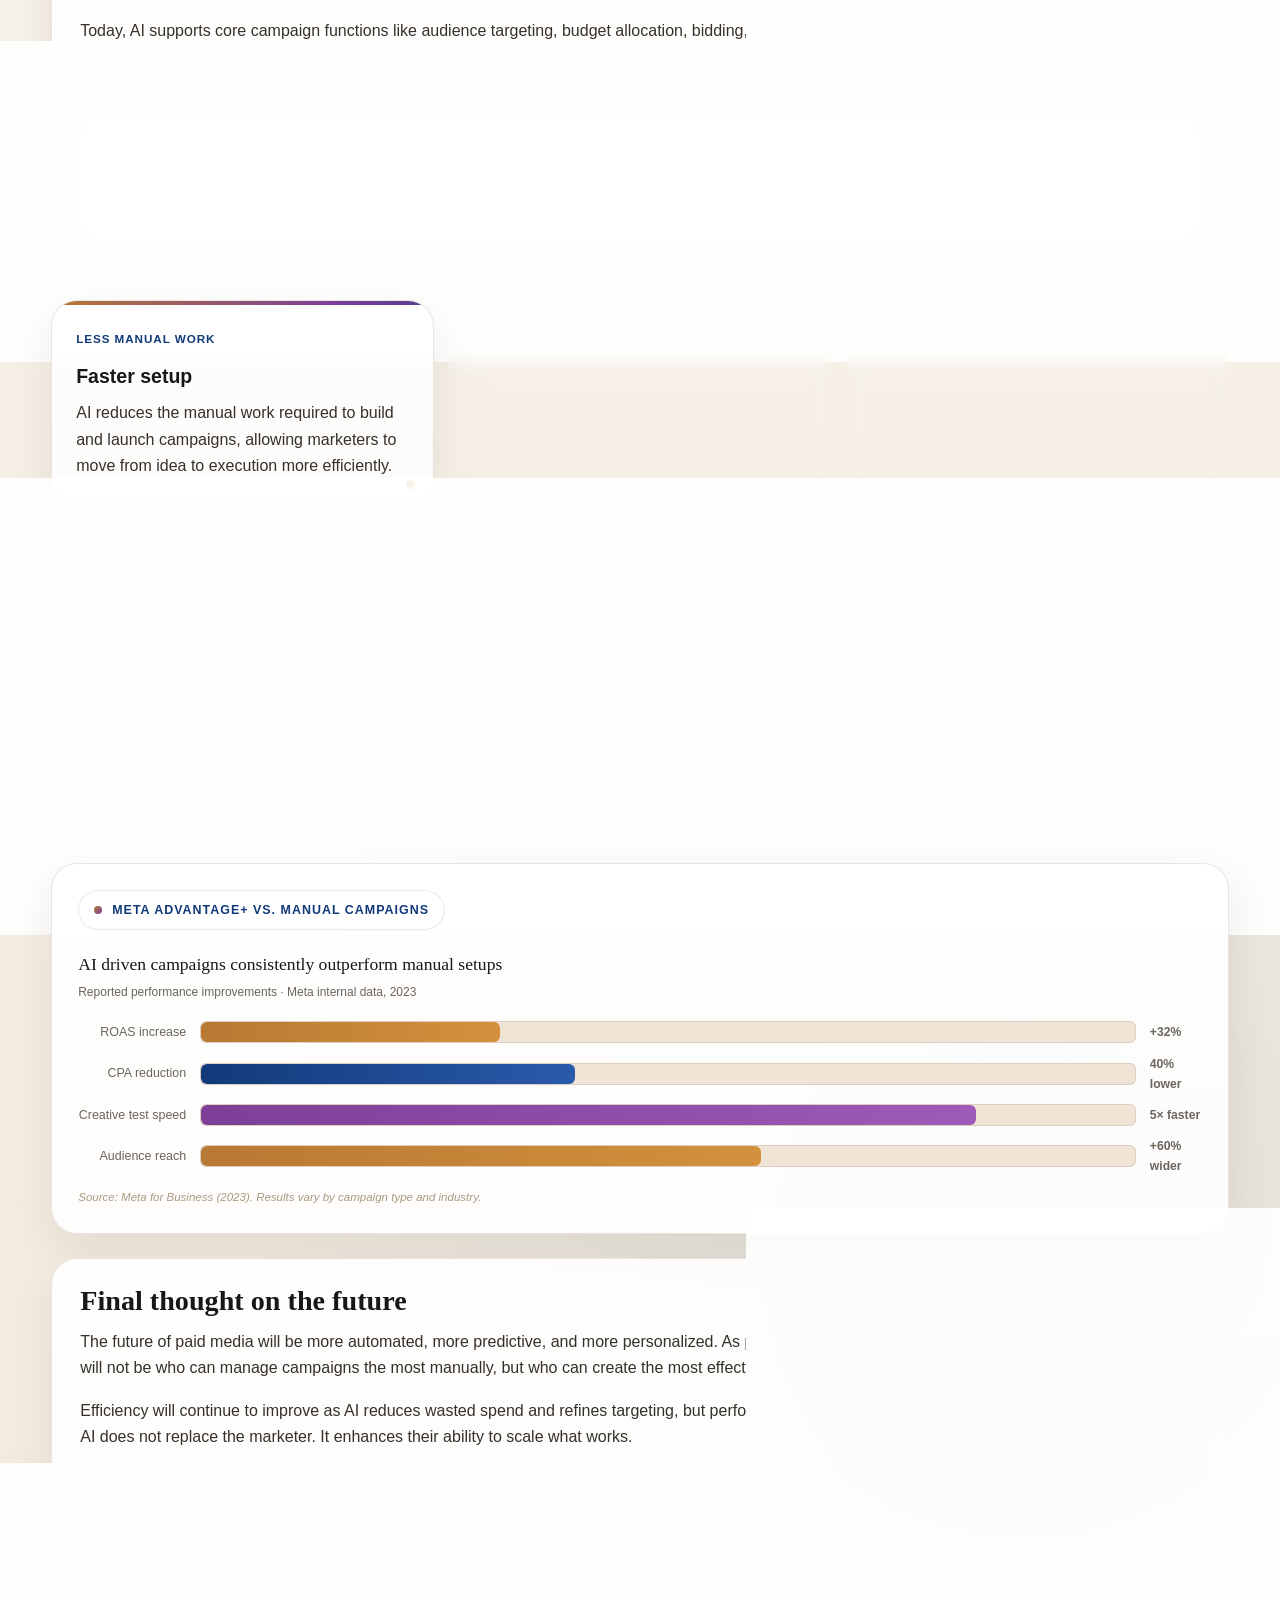
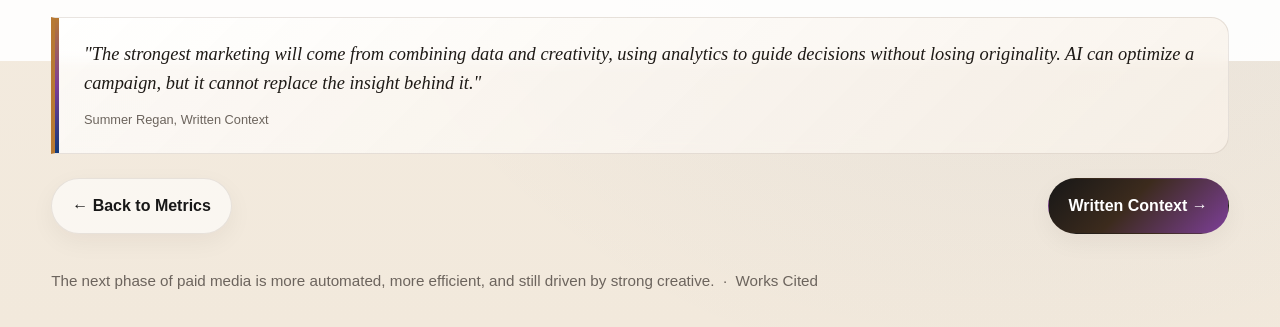
==== commit f44fc890: "pin" ====
--- a/ai-feature.html
+++ b/ai-feature.html
@@ -52,10 +52,28 @@
 
     <section>
       <div class="container">
-        <figure class="picture-card reveal">
-          <img src="assets/images/ai-campaign-optimization.png" alt="An AI supported campaign dashboard with abstract neural network nodes and creative testing cards" />
-          <figcaption>AI adds speed and scale, but the strongest campaigns still depend on human judgment and creative direction.</figcaption>
-        </figure>
+        <div class="pin-board ai-board reveal" aria-label="Visual board of AI campaign tools">
+          <div class="pin-card tall">
+            <span>Predict</span>
+            <strong>Audience intent</strong>
+            <i></i>
+          </div>
+          <div class="pin-card dark">
+            <span>Automate</span>
+            <strong>Budget moves</strong>
+            <i></i>
+          </div>
+          <div class="pin-card chart-pin">
+            <span>Adapt</span>
+            <strong>Real time tests</strong>
+            <i></i>
+          </div>
+          <div class="pin-card warm">
+            <span>Create</span>
+            <strong>Human direction</strong>
+            <i></i>
+          </div>
+        </div>
       </div>
     </section>
 
--- a/styles.css
+++ b/styles.css
@@ -177,7 +177,7 @@
 .stage-card,
 .example-card,
 .info-card,
-.picture-card,
+.pin-board,
 .takeaway-card,
 .visual-panel {
   background: var(--card);
@@ -489,55 +489,6 @@
   font-size: 0.85rem;
 }
 
-.picture-card {
-  overflow: hidden;
-  position: relative;
-  margin: 4px 0 14px;
-  background: rgba(255,255,255,.84);
-}
-
-.picture-card img {
-  width: 100%;
-  aspect-ratio: 16 / 9;
-  object-fit: cover;
-  transition: transform .7s ease, filter .7s ease;
-}
-
-.picture-card:hover img {
-  filter: saturate(1.08) contrast(1.03);
-  transform: scale(1.025);
-}
-
-.picture-card figcaption {
-  border-top: 1px solid var(--border);
-  color: #34302c;
-  font-size: .9rem;
-  font-weight: 650;
-  line-height: 1.45;
-  padding: 14px 18px 16px;
-  background:
-    linear-gradient(90deg, rgba(183,121,51,.12), transparent 46%),
-    rgba(255,255,255,.74);
-}
-
-.split-picture {
-  display: grid;
-  grid-template-columns: 1.35fr .65fr;
-  align-items: stretch;
-}
-
-.split-picture img {
-  height: 100%;
-}
-
-.split-picture figcaption {
-  display: flex;
-  align-items: center;
-  border-top: 0;
-  border-left: 1px solid var(--border);
-  font-size: 1rem;
-}
-
 .takeaway-card {
   padding: 20px 22px;
   margin: 18px 0 4px;
@@ -694,7 +645,7 @@
   .stage-card,
   .example-card,
   .info-card,
-  .picture-card,
+  .pin-board,
   .takeaway-card,
   .visual-panel {
     backdrop-filter: none;
@@ -771,7 +722,8 @@
   .stage-card,
   .metric-card,
   .example-card,
-  .info-card {
+  .info-card,
+  .pin-board {
     padding: 20px;
   }
 
@@ -1121,6 +1073,174 @@
   margin-top: 24px;
 }
 
+.pin-board {
+  display: grid;
+  grid-template-columns: 1.05fr .88fr 1fr .9fr;
+  gap: 16px;
+  align-items: start;
+  margin: 4px 0 14px;
+  min-height: 190px;
+  overflow: hidden;
+  padding: 24px;
+  position: relative;
+  background:
+    radial-gradient(circle at 12% 18%, rgba(183,121,51,.18), transparent 24%),
+    radial-gradient(circle at 82% 24%, rgba(125,63,152,.14), transparent 22%),
+    linear-gradient(135deg, rgba(255,255,255,.84), rgba(248,241,232,.76));
+}
+
+.pin-board::before {
+  content: "";
+  position: absolute;
+  inset: 0;
+  background:
+    linear-gradient(90deg, rgba(18,58,122,.055) 1px, transparent 1px),
+    linear-gradient(rgba(18,58,122,.055) 1px, transparent 1px);
+  background-size: 22px 22px;
+  opacity: .8;
+  animation: gridDrift 24s linear infinite;
+}
+
+.pin-board::after {
+  content: "";
+  position: absolute;
+  inset: 12px;
+  border: 1px solid rgba(117,96,78,.12);
+  border-radius: calc(var(--radius) - 8px);
+  pointer-events: none;
+}
+
+.pin-card {
+  min-height: 132px;
+  padding: 18px;
+  position: relative;
+  z-index: 1;
+  border: 1px solid rgba(117,96,78,.15);
+  border-radius: 20px;
+  background:
+    linear-gradient(180deg, rgba(255,255,255,.9), rgba(250,244,237,.88));
+  box-shadow: 0 14px 28px rgba(34,24,16,.08);
+  display: flex;
+  flex-direction: column;
+  justify-content: space-between;
+  transform: rotate(-1.2deg);
+  animation: pinFloat 5.4s ease-in-out infinite;
+}
+
+.pin-card:nth-child(2) {
+  margin-top: 26px;
+  transform: rotate(1.4deg);
+  animation-delay: .35s;
+}
+
+.pin-card:nth-child(3) {
+  margin-top: 8px;
+  transform: rotate(-.45deg);
+  animation-delay: .7s;
+}
+
+.pin-card:nth-child(4) {
+  margin-top: 34px;
+  transform: rotate(1deg);
+  animation-delay: 1.05s;
+}
+
+.pin-card::before {
+  content: "";
+  position: absolute;
+  top: -9px;
+  left: 50%;
+  width: 54px;
+  height: 18px;
+  border-radius: 6px;
+  background: rgba(255,255,255,.62);
+  border: 1px solid rgba(117,96,78,.12);
+  box-shadow: 0 6px 12px rgba(34,24,16,.06);
+  transform: translateX(-50%) rotate(-2deg);
+}
+
+.pin-card::after {
+  content: "";
+  position: absolute;
+  inset: auto 16px 16px auto;
+  width: 38px;
+  height: 38px;
+  border-radius: 50%;
+  background:
+    radial-gradient(circle at 30% 30%, rgba(255,255,255,.8), transparent 30%),
+    linear-gradient(135deg, var(--accent), var(--accent-2));
+  opacity: .88;
+  animation: softPulse 3.4s ease-in-out infinite;
+}
+
+.pin-card span {
+  color: var(--accent-3);
+  font-size: .72rem;
+  font-weight: 900;
+  letter-spacing: .08em;
+  text-transform: uppercase;
+}
+
+.pin-card strong {
+  color: #1f1a15;
+  display: block;
+  font-family: Georgia, "Times New Roman", serif;
+  font-size: clamp(1.15rem, 1.7vw, 1.55rem);
+  line-height: 1.04;
+  max-width: 9ch;
+}
+
+.pin-card i {
+  display: block;
+  width: 68%;
+  height: 10px;
+  border-radius: 999px;
+  background: rgba(18,58,122,.14);
+  box-shadow: 0 18px 0 rgba(18,58,122,.08);
+}
+
+.pin-card.tall {
+  min-height: 166px;
+}
+
+.pin-card.warm {
+  background:
+    linear-gradient(180deg, rgba(255,248,237,.95), rgba(242,224,203,.92));
+}
+
+.pin-card.dark {
+  background:
+    radial-gradient(circle at 20% 20%, rgba(232,168,74,.2), transparent 28%),
+    linear-gradient(135deg, #1f1711, #271b12 62%, #1a1428);
+}
+
+.pin-card.dark span,
+.pin-card.dark strong {
+  color: #f7ead7;
+}
+
+.pin-card.dark i {
+  background: rgba(232,168,74,.36);
+  box-shadow: 0 18px 0 rgba(255,255,255,.08);
+}
+
+.pin-card.chart-pin {
+  background:
+    linear-gradient(90deg, rgba(18,58,122,.08) 1px, transparent 1px),
+    linear-gradient(rgba(18,58,122,.08) 1px, transparent 1px),
+    rgba(255,255,255,.88);
+  background-size: 18px 18px;
+}
+
+.pin-card.chart-pin i {
+  width: 86%;
+  background: linear-gradient(90deg, var(--accent-3), var(--accent-2));
+  box-shadow:
+    0 18px 0 rgba(183,121,51,.36),
+    0 36px 0 rgba(18,58,122,.18);
+  animation: metricBreathe 2.7s ease-in-out infinite;
+}
+
 .visual-panel {
   min-height: 170px;
   margin: 4px 0 14px;
@@ -1523,6 +1643,11 @@
   50% { transform: scale(1.22); opacity: 1; }
 }
 
+@keyframes pinFloat {
+  0%, 100% { translate: 0 0; }
+  50% { translate: 0 -7px; }
+}
+
 @media (prefers-reduced-motion: reduce) {
   *,
   *::before,
@@ -1538,6 +1663,7 @@
 @media (max-width: 980px) {
   .stat-band-grid { grid-template-columns: repeat(2,1fr); }
   .compare-wrap { grid-template-columns: 1fr; }
+  .pin-board { grid-template-columns: 1fr 1fr; }
   .evolution-visual,
   .dashboard-visual {
     grid-template-columns: 1fr;
@@ -1553,12 +1679,16 @@
   .bar-val { width: 58px; font-size: .7rem; }
   .compare-wrap { grid-template-columns: 1fr; }
   .chart-wrap { padding: 18px; }
-  .split-picture {
+  .pin-board {
     grid-template-columns: 1fr;
-  }
-  .split-picture figcaption {
-    border-top: 1px solid var(--border);
-    border-left: 0;
+    min-height: auto;
+  }
+  .pin-card,
+  .pin-card:nth-child(2),
+  .pin-card:nth-child(3),
+  .pin-card:nth-child(4) {
+    margin-top: 0;
+    min-height: 128px;
   }
   .visual-panel { min-height: 150px; }
   .signal-visual { height: 96px; }
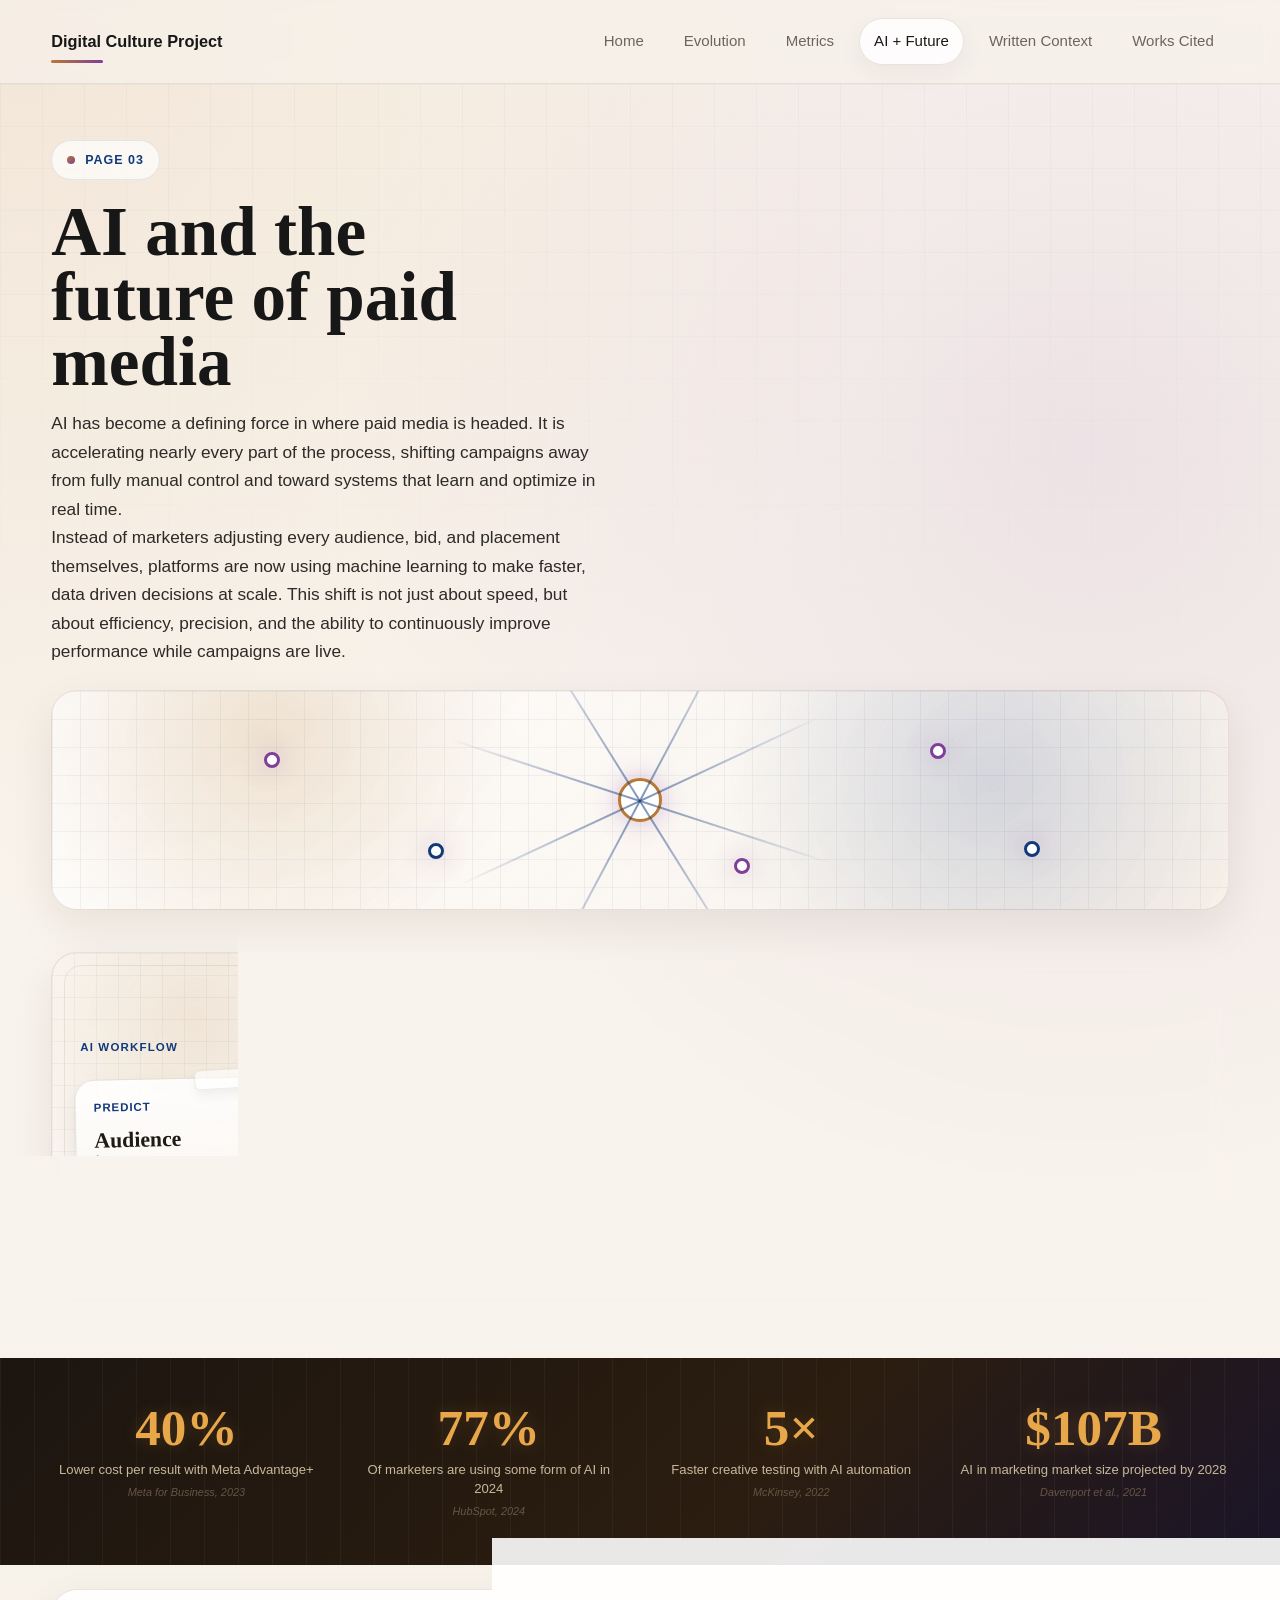
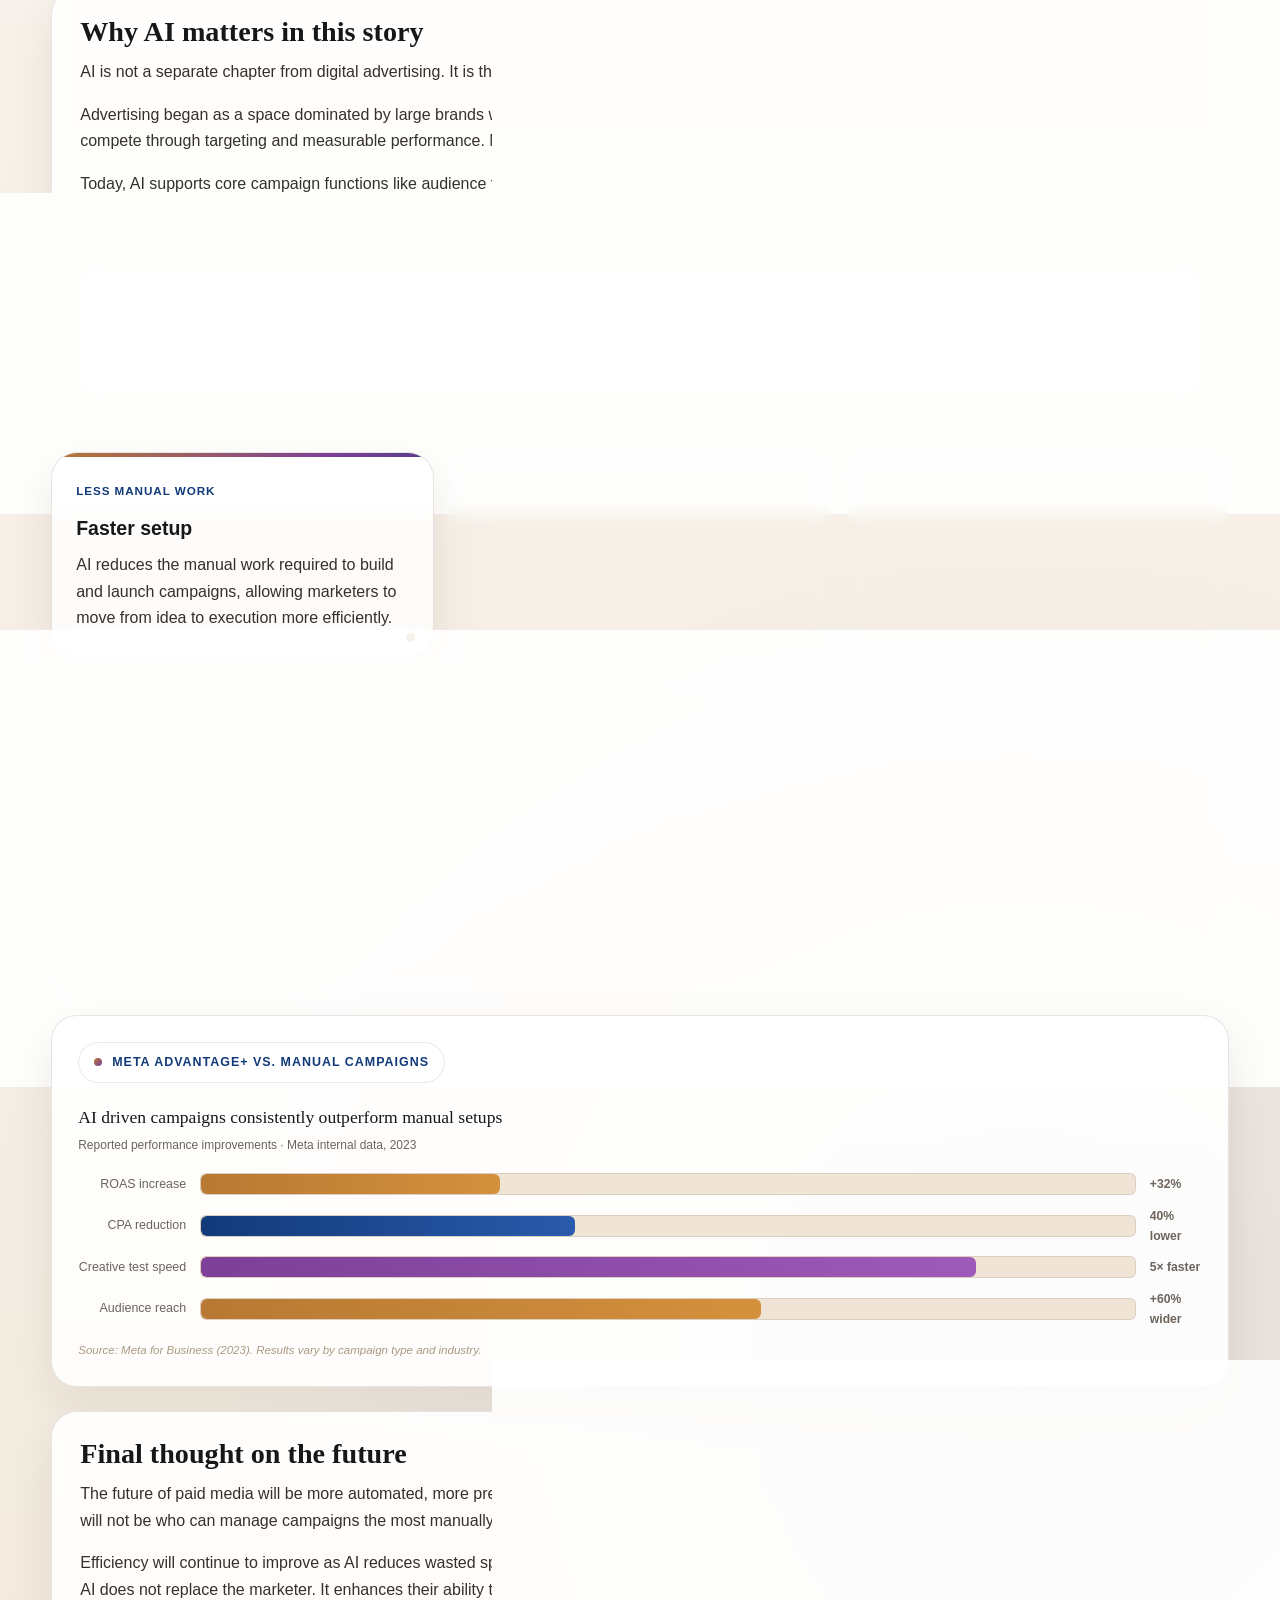
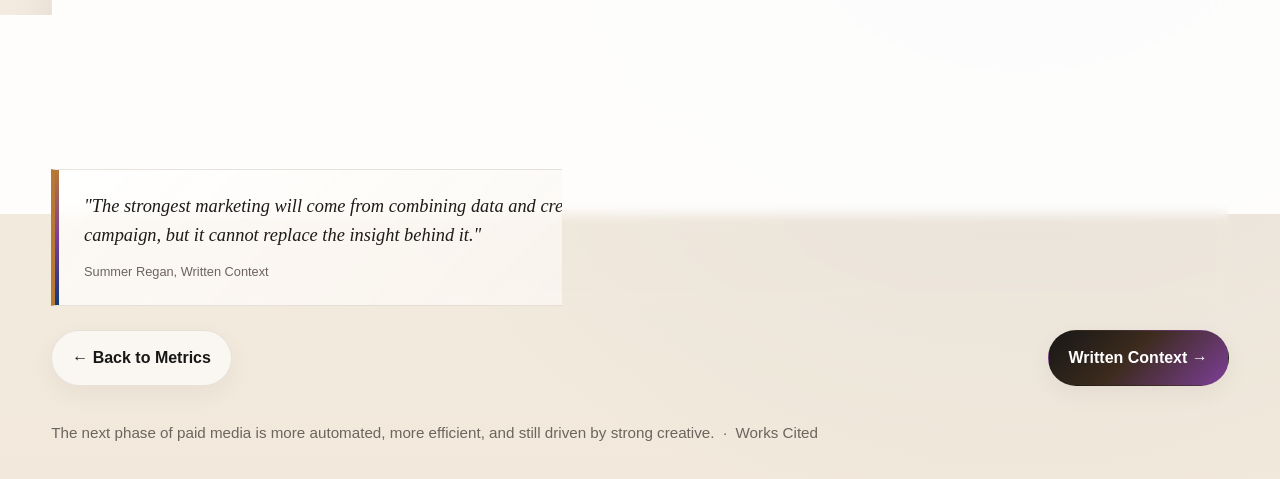
==== commit cc945017: "changes" ====
--- a/ai-feature.html
+++ b/ai-feature.html
@@ -53,24 +53,32 @@
     <section>
       <div class="container">
         <div class="pin-board ai-board reveal" aria-label="Visual board of AI campaign tools">
+          <div class="pin-board-head">
+            <span>AI workflow</span>
+            <strong>Automation is strongest with human direction</strong>
+          </div>
           <div class="pin-card tall">
             <span>Predict</span>
             <strong>Audience intent</strong>
+            <em>Systems read patterns at scale</em>
             <i></i>
           </div>
           <div class="pin-card dark">
             <span>Automate</span>
             <strong>Budget moves</strong>
+            <em>Spend shifts toward stronger signals</em>
             <i></i>
           </div>
           <div class="pin-card chart-pin">
             <span>Adapt</span>
             <strong>Real time tests</strong>
+            <em>Campaigns learn as people respond</em>
             <i></i>
           </div>
           <div class="pin-card warm">
             <span>Create</span>
             <strong>Human direction</strong>
+            <em>Strategy gives the system purpose</em>
             <i></i>
           </div>
         </div>
--- a/styles.css
+++ b/styles.css
@@ -1079,7 +1079,7 @@
   gap: 16px;
   align-items: start;
   margin: 4px 0 14px;
-  min-height: 190px;
+  min-height: 230px;
   overflow: hidden;
   padding: 24px;
   position: relative;
@@ -1110,8 +1110,36 @@
   pointer-events: none;
 }
 
+.pin-board-head {
+  grid-column: 1 / -1;
+  position: relative;
+  z-index: 1;
+  display: flex;
+  align-items: end;
+  justify-content: space-between;
+  gap: 16px;
+  padding: 0 4px 4px;
+}
+
+.pin-board-head span {
+  color: var(--accent-3);
+  font-size: .72rem;
+  font-weight: 900;
+  letter-spacing: .1em;
+  text-transform: uppercase;
+}
+
+.pin-board-head strong {
+  color: #241b14;
+  font-family: Georgia, "Times New Roman", serif;
+  font-size: clamp(1.2rem, 2vw, 1.75rem);
+  line-height: 1.05;
+  max-width: 18ch;
+  text-align: right;
+}
+
 .pin-card {
-  min-height: 132px;
+  min-height: 168px;
   padding: 18px;
   position: relative;
   z-index: 1;
@@ -1122,27 +1150,34 @@
   box-shadow: 0 14px 28px rgba(34,24,16,.08);
   display: flex;
   flex-direction: column;
-  justify-content: space-between;
+  justify-content: start;
+  gap: 12px;
   transform: rotate(-1.2deg);
-  animation: pinFloat 5.4s ease-in-out infinite;
+  transition: transform .24s ease, box-shadow .24s ease;
 }
 
 .pin-card:nth-child(2) {
+  margin-top: 0;
+  transform: rotate(-1.2deg);
+}
+
+.pin-card:nth-child(3) {
   margin-top: 26px;
   transform: rotate(1.4deg);
-  animation-delay: .35s;
-}
-
-.pin-card:nth-child(3) {
+}
+
+.pin-card:nth-child(4) {
   margin-top: 8px;
   transform: rotate(-.45deg);
-  animation-delay: .7s;
-}
-
-.pin-card:nth-child(4) {
+}
+
+.pin-card:nth-child(5) {
   margin-top: 34px;
   transform: rotate(1deg);
-  animation-delay: 1.05s;
+}
+
+.pin-card:hover {
+  box-shadow: 0 18px 34px rgba(34,24,16,.11);
 }
 
 .pin-card::before {
@@ -1163,14 +1198,14 @@
   content: "";
   position: absolute;
   inset: auto 16px 16px auto;
-  width: 38px;
-  height: 38px;
+  width: 34px;
+  height: 34px;
   border-radius: 50%;
   background:
     radial-gradient(circle at 30% 30%, rgba(255,255,255,.8), transparent 30%),
     linear-gradient(135deg, var(--accent), var(--accent-2));
   opacity: .88;
-  animation: softPulse 3.4s ease-in-out infinite;
+  animation: pinGlow 4.2s ease-in-out infinite;
 }
 
 .pin-card span {
@@ -1187,16 +1222,38 @@
   font-family: Georgia, "Times New Roman", serif;
   font-size: clamp(1.15rem, 1.7vw, 1.55rem);
   line-height: 1.04;
-  max-width: 9ch;
+  max-width: 10ch;
+}
+
+.pin-card em {
+  color: #5d554d;
+  display: block;
+  font-size: .82rem;
+  font-style: normal;
+  line-height: 1.35;
+  max-width: 18ch;
 }
 
 .pin-card i {
+  margin-top: auto;
   display: block;
   width: 68%;
   height: 10px;
   border-radius: 999px;
   background: rgba(18,58,122,.14);
   box-shadow: 0 18px 0 rgba(18,58,122,.08);
+  position: relative;
+  overflow: hidden;
+  transform-origin: left center;
+}
+
+.pin-card i::after {
+  content: "";
+  position: absolute;
+  inset: 0;
+  background: linear-gradient(90deg, transparent, rgba(255,255,255,.72), transparent);
+  transform: translateX(-120%);
+  animation: pinSweep 5.6s ease-in-out infinite;
 }
 
 .pin-card.tall {
@@ -1215,7 +1272,8 @@
 }
 
 .pin-card.dark span,
-.pin-card.dark strong {
+.pin-card.dark strong,
+.pin-card.dark em {
   color: #f7ead7;
 }
 
@@ -1238,7 +1296,6 @@
   box-shadow:
     0 18px 0 rgba(183,121,51,.36),
     0 36px 0 rgba(18,58,122,.18);
-  animation: metricBreathe 2.7s ease-in-out infinite;
 }
 
 .visual-panel {
@@ -1643,9 +1700,14 @@
   50% { transform: scale(1.22); opacity: 1; }
 }
 
-@keyframes pinFloat {
-  0%, 100% { translate: 0 0; }
-  50% { translate: 0 -7px; }
+@keyframes pinGlow {
+  0%, 100% { opacity: .78; transform: scale(1); }
+  50% { opacity: .96; transform: scale(1.05); }
+}
+
+@keyframes pinSweep {
+  0%, 45% { transform: translateX(-120%); }
+  70%, 100% { transform: translateX(120%); }
 }
 
 @media (prefers-reduced-motion: reduce) {
@@ -1686,9 +1748,19 @@
   .pin-card,
   .pin-card:nth-child(2),
   .pin-card:nth-child(3),
-  .pin-card:nth-child(4) {
+  .pin-card:nth-child(4),
+  .pin-card:nth-child(5) {
     margin-top: 0;
     min-height: 128px;
+    transform: none;
+  }
+  .pin-board-head {
+    align-items: start;
+    flex-direction: column;
+  }
+  .pin-board-head strong {
+    max-width: none;
+    text-align: left;
   }
   .visual-panel { min-height: 150px; }
   .signal-visual { height: 96px; }
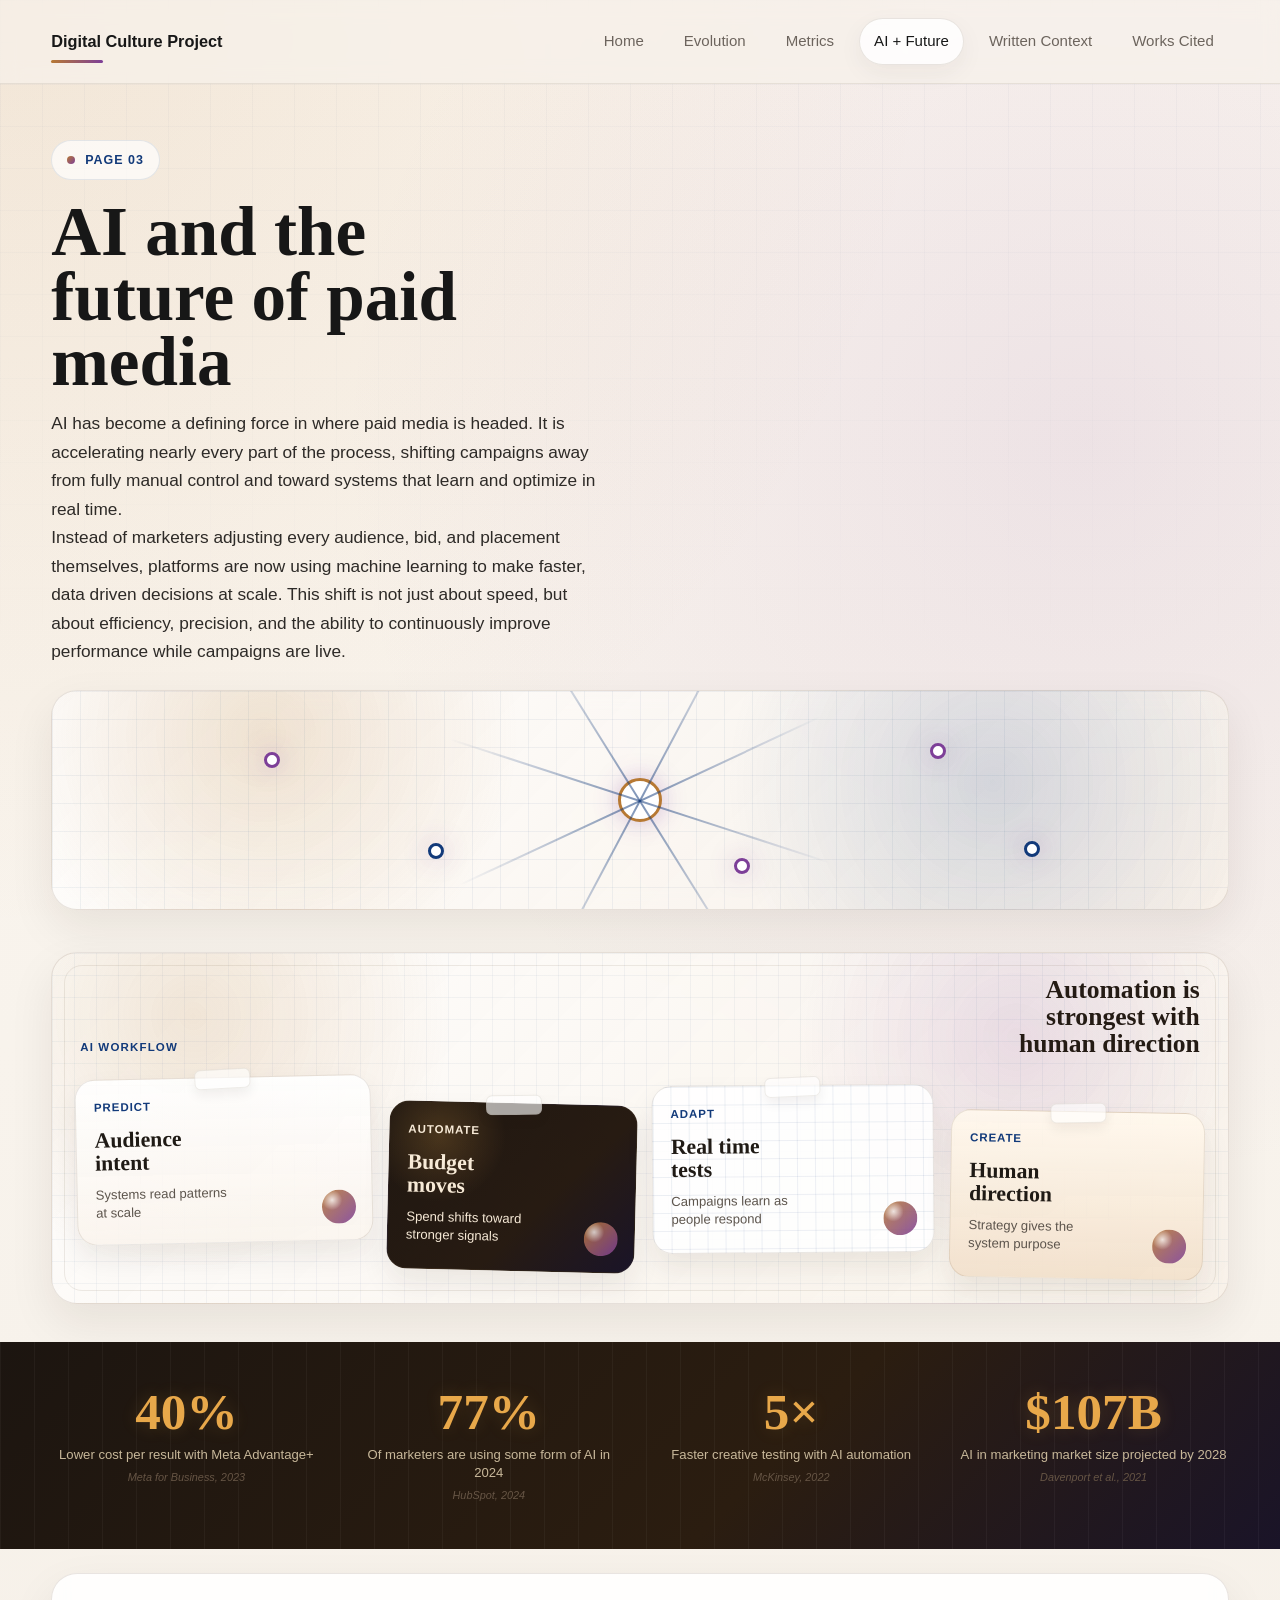
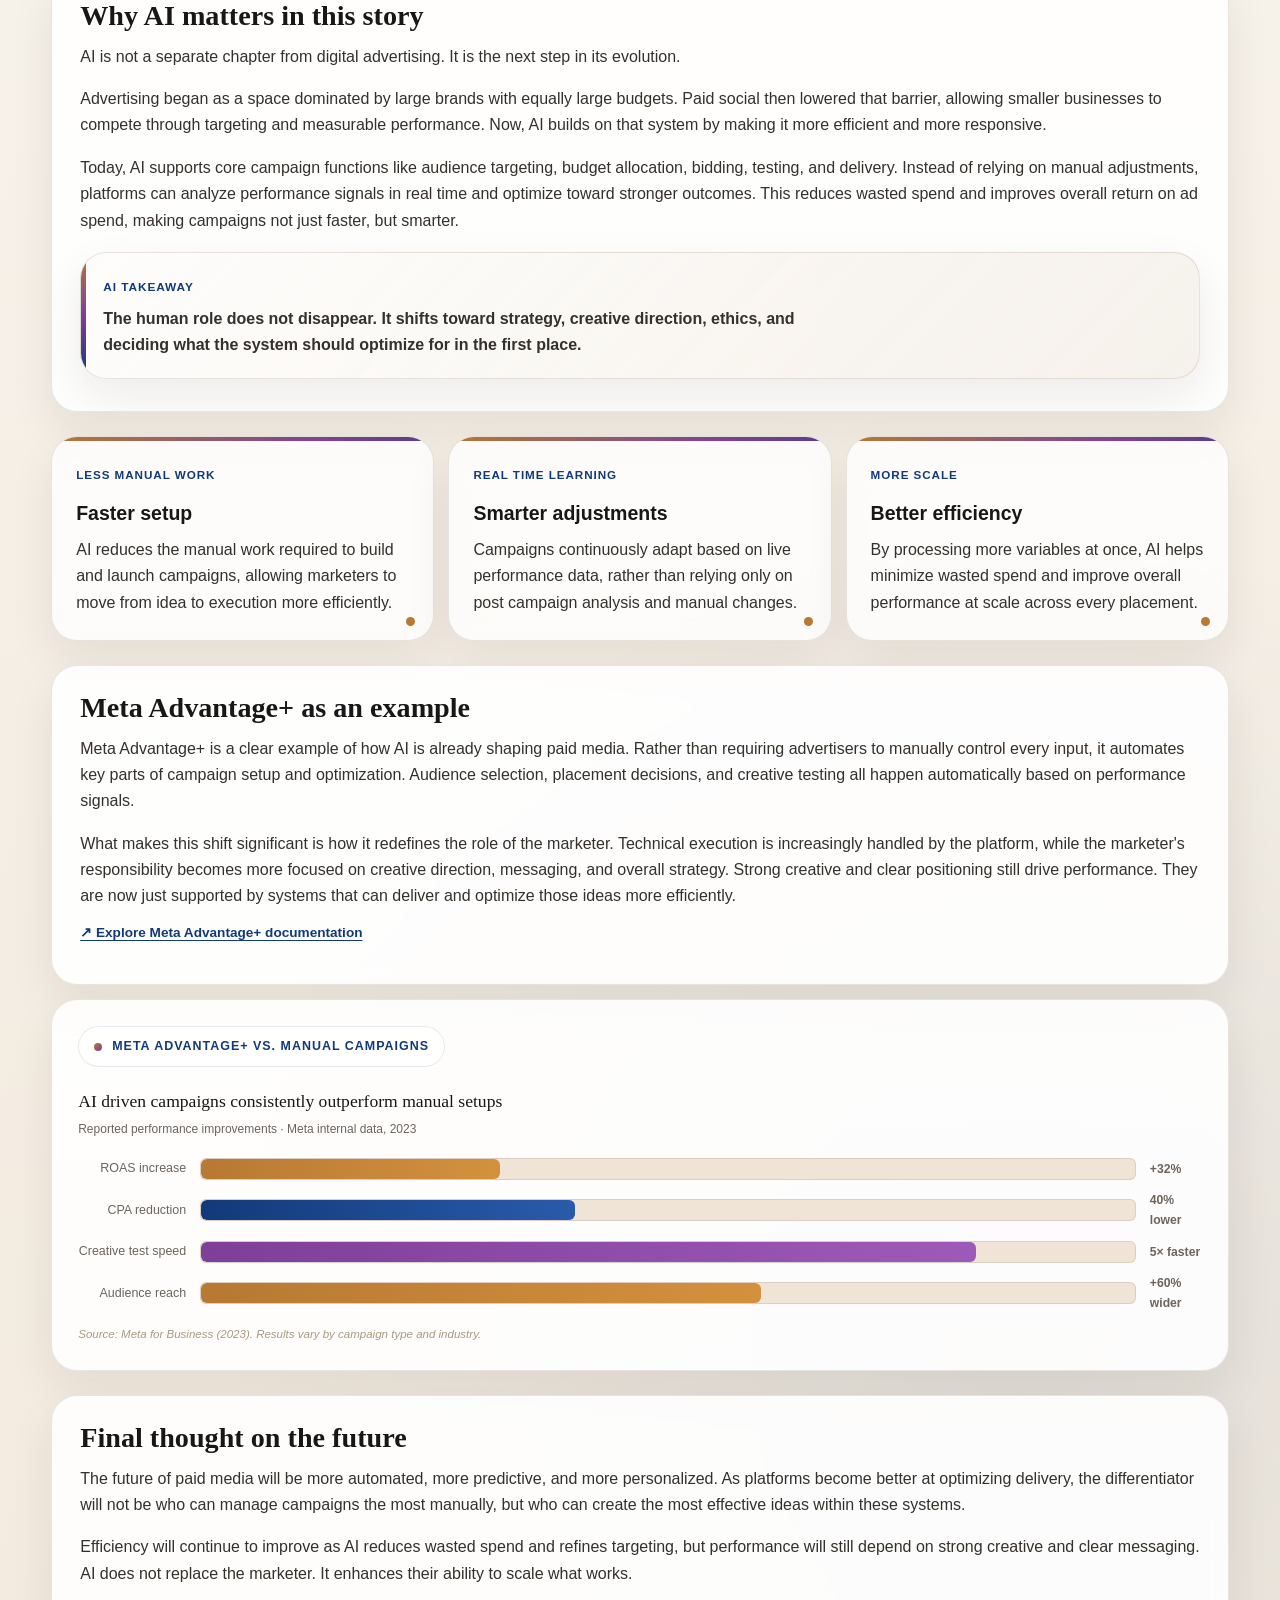
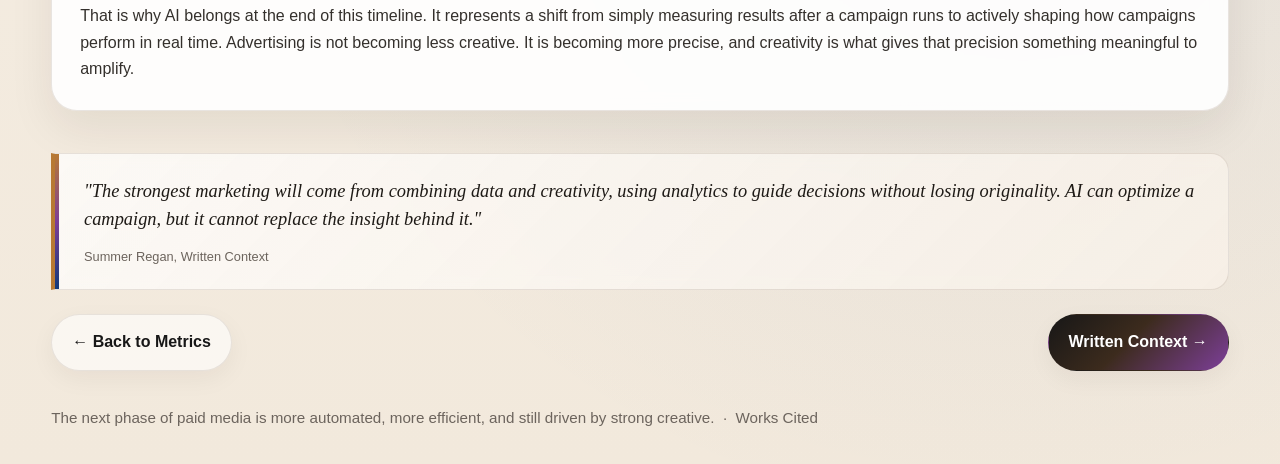
==== commit 6bc13cc3: "edit" ====
--- a/ai-feature.html
+++ b/ai-feature.html
@@ -61,25 +61,21 @@
             <span>Predict</span>
             <strong>Audience intent</strong>
             <em>Systems read patterns at scale</em>
-            <i></i>
           </div>
           <div class="pin-card dark">
             <span>Automate</span>
             <strong>Budget moves</strong>
             <em>Spend shifts toward stronger signals</em>
-            <i></i>
           </div>
           <div class="pin-card chart-pin">
             <span>Adapt</span>
             <strong>Real time tests</strong>
             <em>Campaigns learn as people respond</em>
-            <i></i>
           </div>
           <div class="pin-card warm">
             <span>Create</span>
             <strong>Human direction</strong>
             <em>Strategy gives the system purpose</em>
-            <i></i>
           </div>
         </div>
       </div>
--- a/styles.css
+++ b/styles.css
@@ -1154,26 +1154,31 @@
   gap: 12px;
   transform: rotate(-1.2deg);
   transition: transform .24s ease, box-shadow .24s ease;
+  animation: cardFlash 5.8s ease-in-out infinite;
 }
 
 .pin-card:nth-child(2) {
   margin-top: 0;
   transform: rotate(-1.2deg);
+  animation-delay: .15s;
 }
 
 .pin-card:nth-child(3) {
   margin-top: 26px;
   transform: rotate(1.4deg);
+  animation-delay: .55s;
 }
 
 .pin-card:nth-child(4) {
   margin-top: 8px;
   transform: rotate(-.45deg);
+  animation-delay: .95s;
 }
 
 .pin-card:nth-child(5) {
   margin-top: 34px;
   transform: rotate(1deg);
+  animation-delay: 1.35s;
 }
 
 .pin-card:hover {
@@ -1234,28 +1239,6 @@
   max-width: 18ch;
 }
 
-.pin-card i {
-  margin-top: auto;
-  display: block;
-  width: 68%;
-  height: 10px;
-  border-radius: 999px;
-  background: rgba(18,58,122,.14);
-  box-shadow: 0 18px 0 rgba(18,58,122,.08);
-  position: relative;
-  overflow: hidden;
-  transform-origin: left center;
-}
-
-.pin-card i::after {
-  content: "";
-  position: absolute;
-  inset: 0;
-  background: linear-gradient(90deg, transparent, rgba(255,255,255,.72), transparent);
-  transform: translateX(-120%);
-  animation: pinSweep 5.6s ease-in-out infinite;
-}
-
 .pin-card.tall {
   min-height: 166px;
 }
@@ -1275,11 +1258,6 @@
 .pin-card.dark strong,
 .pin-card.dark em {
   color: #f7ead7;
-}
-
-.pin-card.dark i {
-  background: rgba(232,168,74,.36);
-  box-shadow: 0 18px 0 rgba(255,255,255,.08);
 }
 
 .pin-card.chart-pin {
@@ -1288,14 +1266,6 @@
     linear-gradient(rgba(18,58,122,.08) 1px, transparent 1px),
     rgba(255,255,255,.88);
   background-size: 18px 18px;
-}
-
-.pin-card.chart-pin i {
-  width: 86%;
-  background: linear-gradient(90deg, var(--accent-3), var(--accent-2));
-  box-shadow:
-    0 18px 0 rgba(183,121,51,.36),
-    0 36px 0 rgba(18,58,122,.18);
 }
 
 .visual-panel {
@@ -1705,9 +1675,15 @@
   50% { opacity: .96; transform: scale(1.05); }
 }
 
-@keyframes pinSweep {
-  0%, 45% { transform: translateX(-120%); }
-  70%, 100% { transform: translateX(120%); }
+@keyframes cardFlash {
+  0%, 100% {
+    border-color: rgba(117,96,78,.15);
+    box-shadow: 0 14px 28px rgba(34,24,16,.08);
+  }
+  48%, 56% {
+    border-color: rgba(183,121,51,.38);
+    box-shadow: 0 18px 36px rgba(183,121,51,.16);
+  }
 }
 
 @media (prefers-reduced-motion: reduce) {
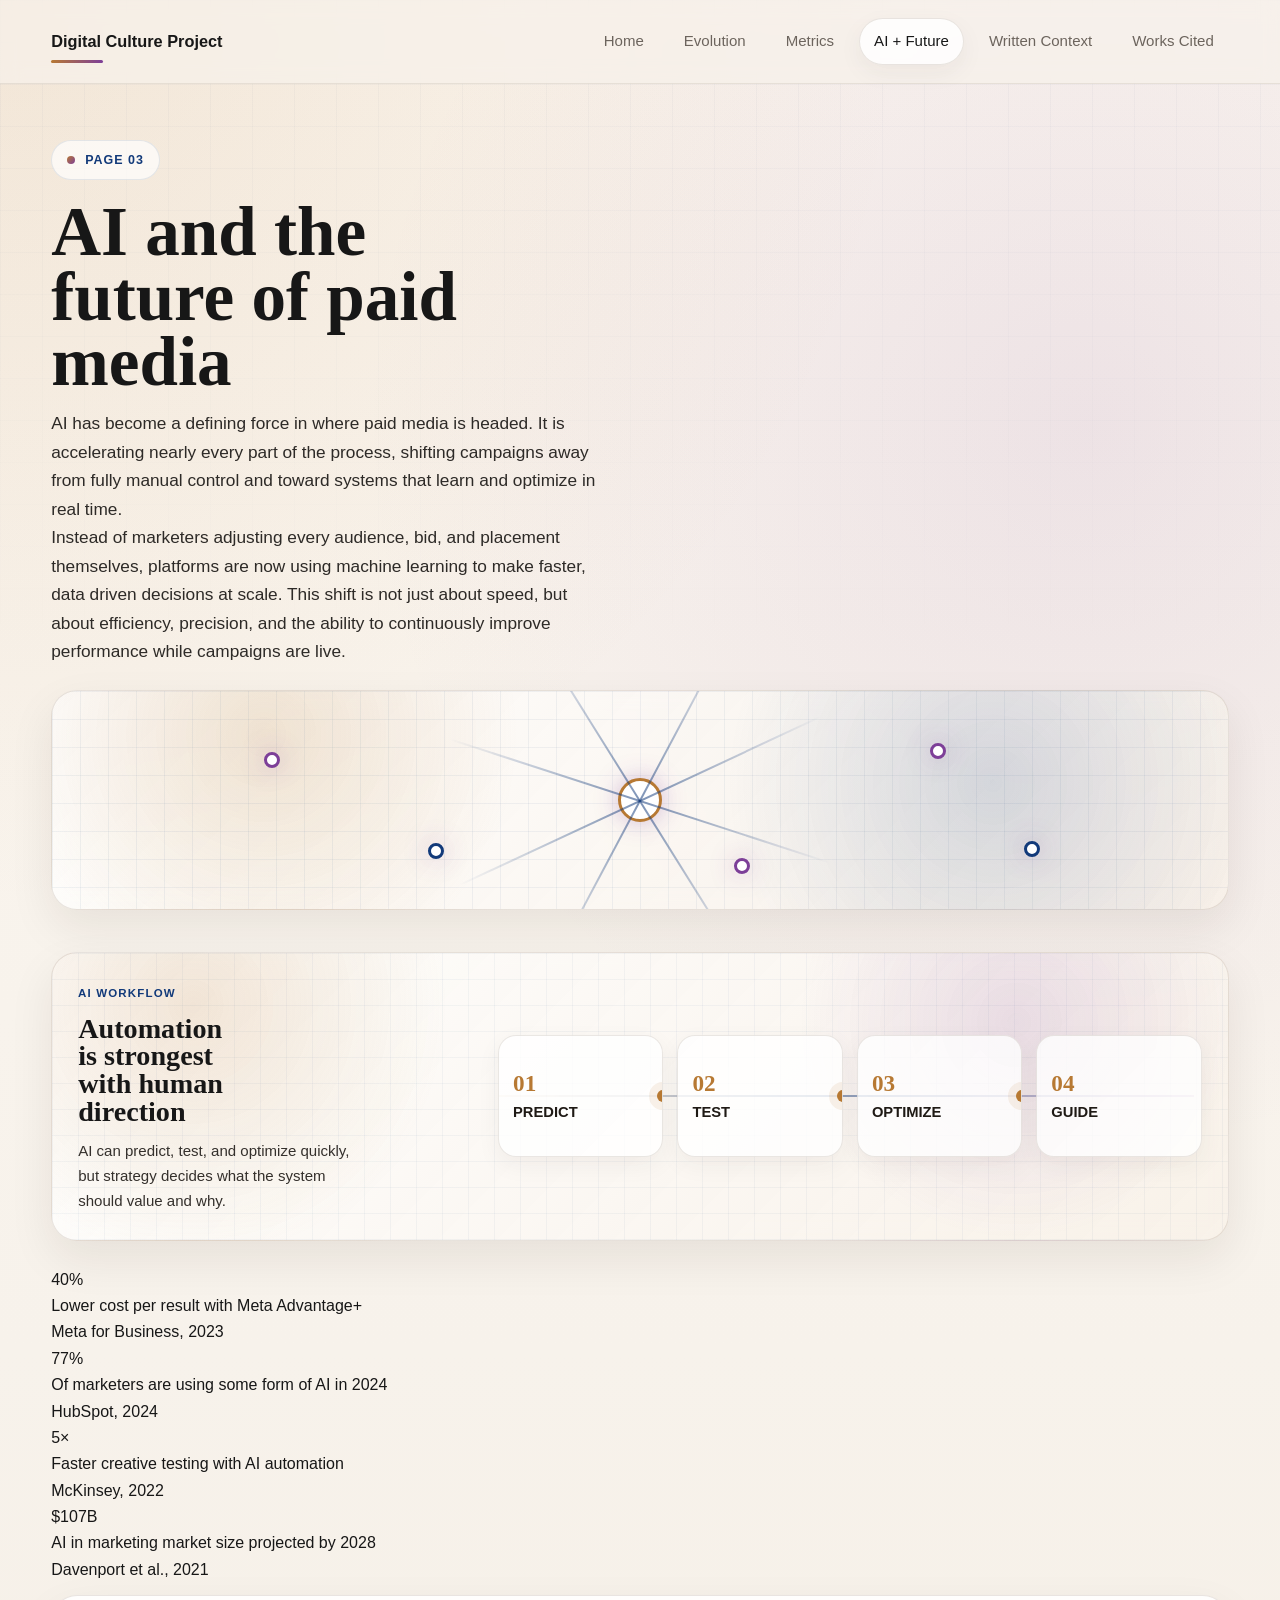
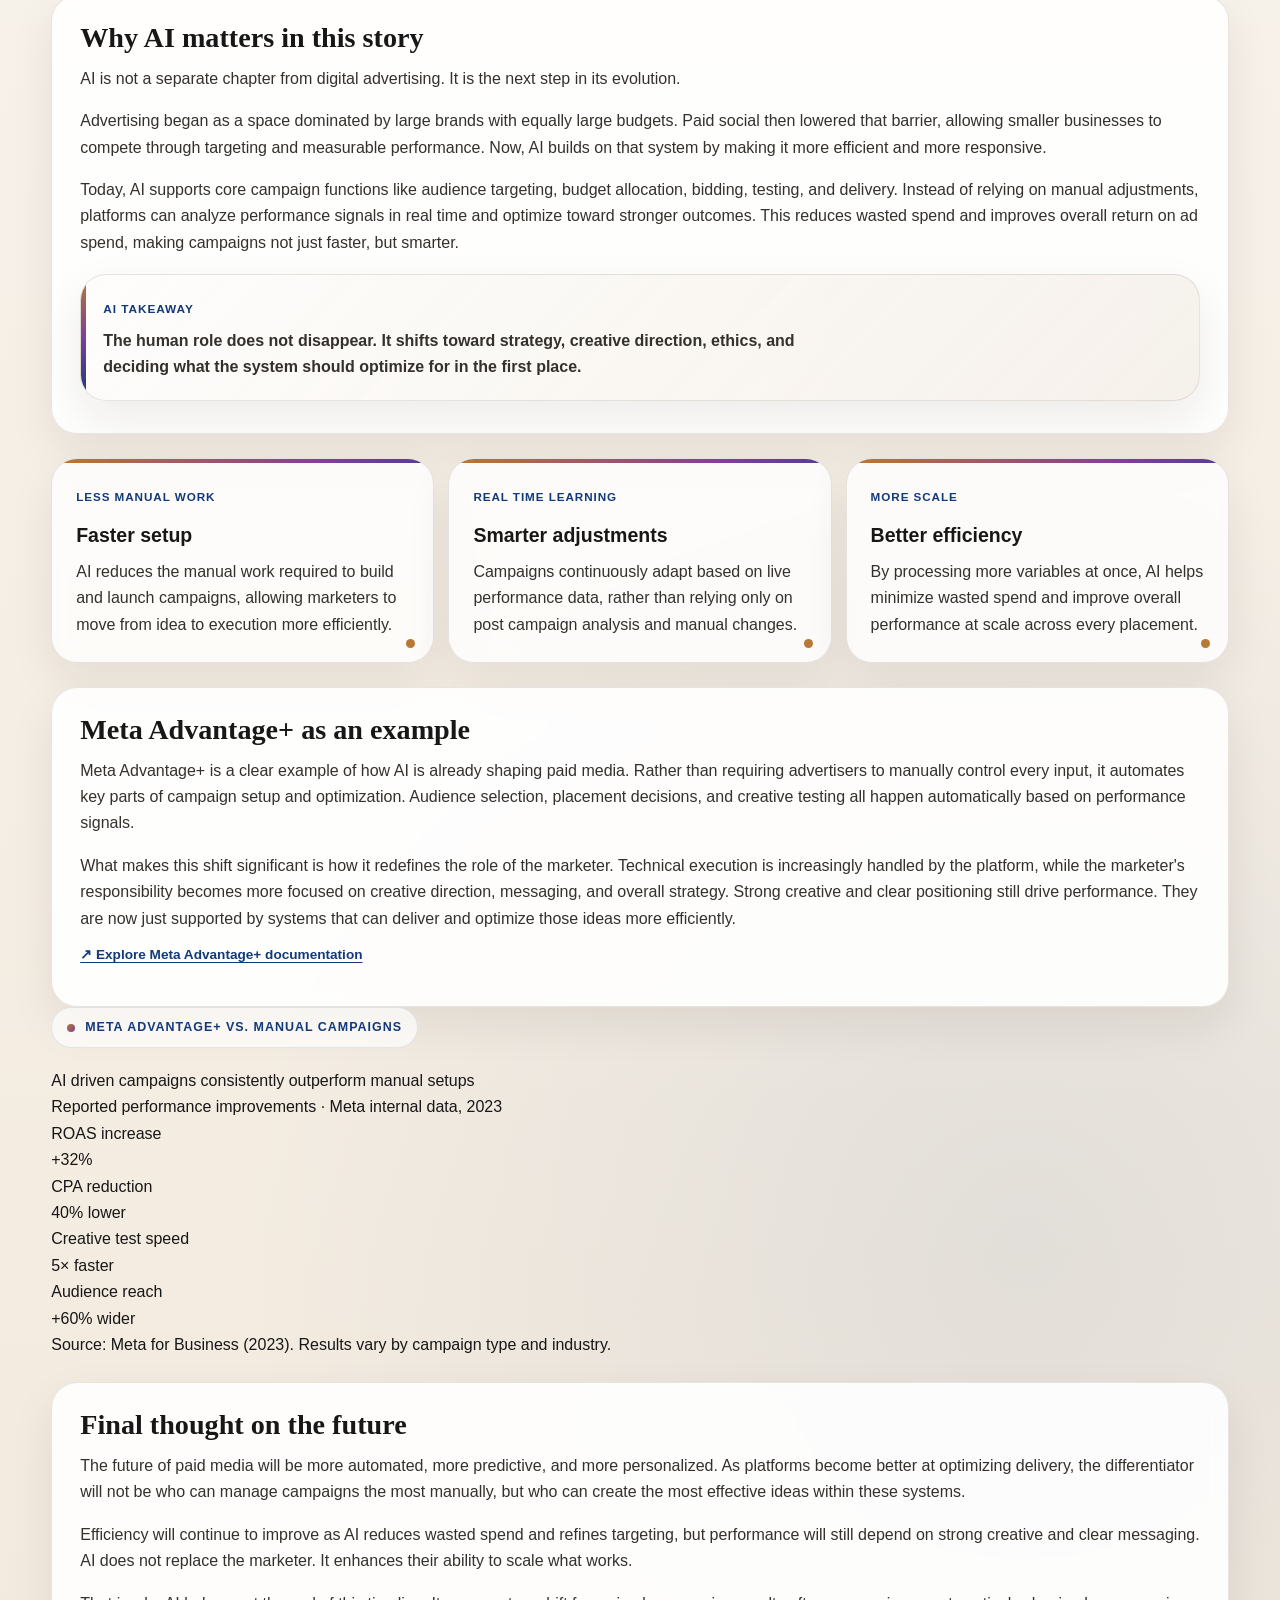
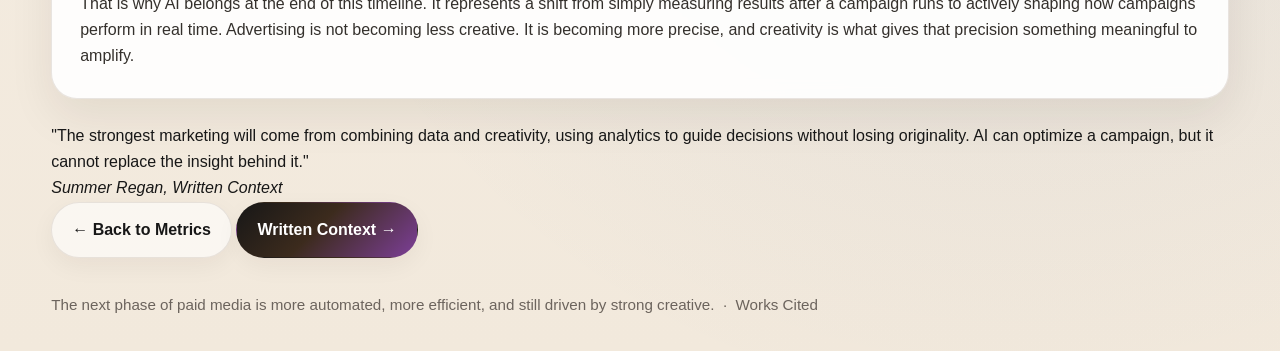
==== commit 1dc3aa68: "style" ====
--- a/ai-feature.html
+++ b/ai-feature.html
@@ -52,30 +52,17 @@
 
     <section>
       <div class="container">
-        <div class="pin-board ai-board reveal" aria-label="Visual board of AI campaign tools">
-          <div class="pin-board-head">
+        <div class="signal-flow reveal" aria-label="AI campaign workflow">
+          <div class="flow-copy">
             <span>AI workflow</span>
-            <strong>Automation is strongest with human direction</strong>
-          </div>
-          <div class="pin-card tall">
-            <span>Predict</span>
-            <strong>Audience intent</strong>
-            <em>Systems read patterns at scale</em>
-          </div>
-          <div class="pin-card dark">
-            <span>Automate</span>
-            <strong>Budget moves</strong>
-            <em>Spend shifts toward stronger signals</em>
-          </div>
-          <div class="pin-card chart-pin">
-            <span>Adapt</span>
-            <strong>Real time tests</strong>
-            <em>Campaigns learn as people respond</em>
-          </div>
-          <div class="pin-card warm">
-            <span>Create</span>
-            <strong>Human direction</strong>
-            <em>Strategy gives the system purpose</em>
+            <h2>Automation is strongest with human direction</h2>
+            <p>AI can predict, test, and optimize quickly, but strategy decides what the system should value and why.</p>
+          </div>
+          <div class="flow-steps" aria-hidden="true">
+            <div><span>01</span><strong>Predict</strong></div>
+            <div><span>02</span><strong>Test</strong></div>
+            <div><span>03</span><strong>Optimize</strong></div>
+            <div><span>04</span><strong>Guide</strong></div>
           </div>
         </div>
       </div>
--- a/styles.css
+++ b/styles.css
@@ -177,7 +177,7 @@
 .stage-card,
 .example-card,
 .info-card,
-.pin-board,
+.signal-flow,
 .takeaway-card,
 .visual-panel {
   background: var(--card);
@@ -645,13 +645,14 @@
   .stage-card,
   .example-card,
   .info-card,
-  .pin-board,
+  .signal-flow,
   .takeaway-card,
   .visual-panel {
     backdrop-filter: none;
     background: rgba(255, 255, 255, 0.92);
   }
 }
+
 
 @media (prefers-reduced-motion: reduce) {
   html {
@@ -723,7 +724,7 @@
   .metric-card,
   .example-card,
   .info-card,
-  .pin-board {
+  .signal-flow {
     padding: 20px;
   }
 
@@ -754,518 +755,717 @@
   }
 }
 
-/* ── VISUAL ADDITIONS ── */
-
-/* Stat band */
-.stat-band {
-  background:
-    linear-gradient(90deg, rgba(255,255,255,0.04) 1px, transparent 1px),
-    linear-gradient(135deg, #1c1510 0%, #2b1d10 60%, #1a1428 100%);
-  background-size: 34px 100%, auto;
-  padding: 44px 0;
-  margin: 12px 0;
-  overflow: hidden;
-  position: relative;
-}
-.stat-band::before {
-  content: "";
-  position: absolute;
-  inset: 0;
-  background: linear-gradient(100deg, transparent 0%, rgba(232, 168, 74, 0.18) 48%, transparent 60%);
-  transform: translateX(-100%);
-  animation: bandSweep 6s ease-in-out infinite;
-}
-.stat-band .container {
-  position: relative;
-  z-index: 1;
-}
-.stat-band-grid {
-  display: grid;
-  grid-template-columns: repeat(4, 1fr);
-  gap: 2rem;
-  text-align: center;
-}
-.stat-item .stat-num {
-  font-family: Georgia, "Times New Roman", serif;
-  font-size: clamp(2.2rem, 4vw, 3.4rem);
-  font-weight: 900;
-  color: #e8a84a;
-  line-height: 1;
-  letter-spacing: 0;
-  text-shadow: 0 0 18px rgba(232, 168, 74, 0.2);
-}
-.stat-item .stat-label {
-  font-size: .82rem;
-  color: #c8b89a;
-  margin-top: .5rem;
-  line-height: 1.4;
-}
-.stat-item .stat-source {
-  font-size: .68rem;
-  color: #665545;
-  margin-top: .3rem;
-  font-style: italic;
-}
-
-/* Bar chart */
-.chart-wrap {
-  background: var(--card-strong);
+.signal-flow {
+display: grid;
+grid-template-columns: .72fr 1.28fr;
+gap: 24px;
+align-items: stretch;
+margin: 4px 0 14px;
+min-height: 210px;
+overflow: hidden;
+padding: 26px;
+position: relative;
+background:
+  radial-gradient(circle at 12% 18%, rgba(183,121,51,.18), transparent 24%),
+  radial-gradient(circle at 82% 24%, rgba(125,63,152,.14), transparent 22%),
+  linear-gradient(135deg, rgba(255,255,255,.88), rgba(248,241,232,.78));
+border: 1px solid var(--border);
+border-radius: var(--radius);
+box-shadow: var(--shadow);
+backdrop-filter: blur(var(--surface-blur));
+}
+
+.signal-flow::before {
+content: "";
+position: absolute;
+inset: 0;
+background:
+  linear-gradient(90deg, rgba(18,58,122,.055) 1px, transparent 1px),
+  linear-gradient(rgba(18,58,122,.055) 1px, transparent 1px);
+background-size: 26px 26px;
+opacity: .75;
+animation: gridDrift 24s linear infinite;
+}
+
+.signal-flow::after {
+content: "";
+position: absolute;
+left: 38%;
+right: 34px;
+top: 50%;
+height: 2px;
+background: linear-gradient(90deg, rgba(183,121,51,.12), rgba(18,58,122,.45), rgba(125,63,152,.22));
+transform: translateY(-50%);
+}
+
+.flow-copy,
+.flow-steps {
+position: relative;
+z-index: 1;
+}
+
+.flow-copy {
+align-self: center;
+}
+
+.flow-copy span {
+color: var(--accent-3);
+display: inline-block;
+font-size: .72rem;
+font-weight: 900;
+letter-spacing: .1em;
+margin-bottom: 12px;
+text-transform: uppercase;
+}
+
+.flow-copy h2 {
+max-width: 12ch;
+}
+
+.flow-copy p {
+color: #34302c;
+font-size: .94rem;
+max-width: 34ch;
+}
+
+.flow-steps {
+display: grid;
+grid-template-columns: repeat(4, 1fr);
+gap: 14px;
+align-items: center;
+}
+
+.flow-steps div {
+min-height: 122px;
+padding: 18px 14px;
+border: 1px solid rgba(117,96,78,.15);
+border-radius: var(--radius-sm);
+background: rgba(255,255,255,.78);
+box-shadow: var(--shadow-soft);
+display: grid;
+align-content: center;
+gap: 8px;
+position: relative;
+overflow: hidden;
+}
+
+.flow-steps div::before {
+content: "";
+position: absolute;
+inset: 0;
+background: linear-gradient(115deg, transparent, rgba(255,255,255,.64), transparent);
+transform: translateX(-120%);
+animation: flowSweep 5.8s ease-in-out infinite;
+}
+
+.flow-steps div:nth-child(2)::before { animation-delay: .3s; }
+.flow-steps div:nth-child(3)::before { animation-delay: .6s; }
+.flow-steps div:nth-child(4)::before { animation-delay: .9s; }
+
+.flow-steps div::after {
+content: "";
+position: absolute;
+width: 12px;
+height: 12px;
+border-radius: 50%;
+right: -7px;
+top: calc(50% - 6px);
+background: var(--accent);
+box-shadow: 0 0 0 8px rgba(183,121,51,.1);
+}
+
+.flow-steps div:last-child::after {
+display: none;
+}
+
+.flow-steps span {
+color: var(--accent);
+font-family: Georgia, "Times New Roman", serif;
+font-size: 1.45rem;
+font-weight: 900;
+line-height: 1;
+}
+
+.flow-steps strong {
+color: #1f1a15;
+font-size: .92rem;
+line-height: 1.1;
+text-transform: uppercase;
+}
+.visual-panel {
+  background: var(--card);
   border: 1px solid var(--border);
   border-radius: var(--radius);
   box-shadow: var(--shadow);
+  backdrop-filter: blur(var(--surface-blur));
+}
+
+.hero-copy {
+  padding: 34px;
+  position: relative;
+  overflow: hidden;
+}
+
+.hero-copy::before {
+  content: "";
+  position: absolute;
+  inset: auto -60px -60px auto;
+  width: 220px;
+  height: 220px;
+  border-radius: 50%;
+  background: radial-gradient(circle, rgba(183, 121, 51, 0.16), transparent 70%);
+  pointer-events: none;
+  animation: glowFloat 8s ease-in-out infinite alternate;
+}
+
+.hero-copy::after,
+.section-card::after,
+.chart-wrap::after,
+.takeaway-card::after,
+.context-section::after,
+.ai-disclosure::after {
+  content: "";
+  position: absolute;
+  inset: 0;
+  border-radius: inherit;
+  pointer-events: none;
+  background: linear-gradient(115deg, transparent 0%, rgba(255,255,255,0.36) 42%, transparent 58%);
+  opacity: 0;
+  transform: translateX(-55%);
+}
+
+.hero-copy:hover::after,
+.section-card:hover::after,
+.chart-wrap:hover::after,
+.takeaway-card:hover::after,
+.context-section:hover::after,
+.ai-disclosure:hover::after {
+  animation: surfaceSweep 1.15s ease;
+}
+
+.eyebrow {
+  display: inline-flex;
+  align-items: center;
+  gap: 10px;
+  background: rgba(255, 255, 255, 0.68);
+  color: var(--accent-3);
+  border: 1px solid rgba(18, 58, 122, 0.1);
+  border-radius: 999px;
+  padding: 9px 15px;
+  font-size: 0.78rem;
+  font-weight: 800;
+  letter-spacing: 0.08em;
+  text-transform: uppercase;
+  margin-bottom: 20px;
+}
+
+.eyebrow::before {
+  content: "";
+  width: 8px;
+  height: 8px;
+  border-radius: 50%;
+  background: linear-gradient(135deg, var(--accent), var(--accent-2));
+}
+
+h1 {
+  font-family: Georgia, "Times New Roman", serif;
+  font-size: clamp(2.7rem, 5.4vw, 5rem);
+  line-height: 0.94;
+  letter-spacing: 0;
+  margin-bottom: 14px;
+  max-width: 12ch;
+}
+
+h2 {
+  font-family: Georgia, "Times New Roman", serif;
+  font-size: clamp(1.7rem, 2.2vw, 2.5rem);
+  letter-spacing: 0;
+  margin-bottom: 14px;
+  line-height: 0.98;
+}
+
+h3 {
+  letter-spacing: 0;
+  font-size: 1.22rem;
+}
+
+.hero-copy p,
+.page-intro {
+  font-size: 1.08rem;
+  color: #2d2a27;
+  max-width: 65ch;
+}
+
+.hero-copy p {
+  margin-bottom: 18px;
+}
+
+.page-intro {
+  max-width: 58ch;
+}
+
+.hero-actions {
+  display: flex;
+  gap: 14px;
+  flex-wrap: wrap;
+  margin-top: 18px;
+}
+
+.btn {
+  display: inline-flex;
+  align-items: center;
+  justify-content: center;
+  padding: 14px 20px;
+  border-radius: 999px;
+  font-weight: 700;
+  border: 1px solid rgba(117, 96, 78, 0.14);
+  transition: transform 0.2s ease, box-shadow 0.2s ease, background-color 0.2s ease, border-color 0.2s ease, color 0.2s ease;
+  box-shadow: var(--shadow-soft);
+  position: relative;
+  overflow: hidden;
+}
+
+.btn.primary {
+  color: #fff;
+  border-color: transparent;
+  background: linear-gradient(135deg, var(--text), #3c2b1d 45%, var(--accent-2));
+}
+
+.btn:not(.primary) {
+  background: rgba(255, 255, 255, 0.6);
+}
+
+.btn:hover,
+.info-card:hover {
+  transform: translateY(-2px);
+  box-shadow: 0 16px 35px rgba(34, 24, 16, 0.1);
+}
+
+.btn:focus-visible,
+.nav-links a:focus-visible,
+.info-card:focus-visible,
+.source-link:focus-visible {
+  outline: 3px solid rgba(18, 58, 122, 0.18);
+  outline-offset: 3px;
+}
+
+.hero-card {
   padding: 26px;
-  margin-top: 14px;
-  overflow: hidden;
-  position: relative;
-}
-.chart-wrap .chart-title {
-  font-family: Georgia, "Times New Roman", serif;
-  font-size: 1.1rem;
-  letter-spacing: 0;
-  margin-bottom: 4px;
-}
-.chart-wrap .chart-sub {
-  font-size: .75rem;
-  color: var(--muted);
-  margin-bottom: 18px;
-}
-.bar-chart { display: flex; flex-direction: column; gap: .65rem; }
-.bar-row { display: flex; align-items: center; gap: .85rem; }
-.bar-label {
-  font-size: .78rem;
-  color: var(--muted);
-  width: 108px;
-  flex-shrink: 0;
-  text-align: right;
-  line-height: 1.2;
-}
-.bar-track {
-  flex: 1;
-  height: 22px;
-  background: var(--bg-2);
-  border-radius: 6px;
-  overflow: hidden;
-  border: 1px solid var(--border);
-  position: relative;
-}
-.bar-track::after {
-  content: "";
-  position: absolute;
-  inset: 0;
-  background: linear-gradient(90deg, transparent, rgba(255,255,255,0.48), transparent);
-  transform: translateX(-100%);
-  animation: trackSweep 3.8s ease-in-out infinite;
-}
-.bar-fill {
-  height: 100%;
-  border-radius: 6px;
-  background: linear-gradient(90deg, var(--accent), #d4913d);
-  width: 0;
-  transition: width 1.3s cubic-bezier(.22,1,.36,1);
-  position: relative;
-  z-index: 1;
-}
-.bar-fill.purple { background: linear-gradient(90deg, var(--accent-2), #9e5ab8); }
-.bar-fill.blue   { background: linear-gradient(90deg, var(--accent-3), #2a5aab); }
-.bar-fill.muted  { background: linear-gradient(90deg, #b8a898, #a09080); }
-.bar-val {
-  font-size: .76rem;
-  color: var(--muted);
-  width: 52px;
-  flex-shrink: 0;
-  font-weight: 600;
-}
-.chart-note {
-  font-size: .72rem;
-  color: #a89880;
-  margin-top: 12px;
-  font-style: italic;
-}
-
-/* Pull quote */
-.pull-quote {
-  border-left: 4px solid var(--accent);
-  padding: 1.4rem 1.8rem;
-  margin: 18px 0;
-  background: linear-gradient(135deg, rgba(255,255,255,0.7), rgba(248,241,232,0.8));
-  border-radius: 0 var(--radius-sm) var(--radius-sm) 0;
-  backdrop-filter: blur(6px);
-  border: 1px solid var(--border);
-  border-left: 4px solid var(--accent);
-  position: relative;
-  overflow: hidden;
-}
-.pull-quote::before {
-  content: "";
-  position: absolute;
-  inset: 0 auto 0 0;
-  width: 4px;
-  background: linear-gradient(to bottom, var(--accent), var(--accent-2), var(--accent-3));
-  animation: quoteGlow 3.4s ease-in-out infinite;
-}
-.pull-quote p {
-  font-family: Georgia, "Times New Roman", serif;
-  font-size: 1.15rem;
-  font-style: italic;
-  color: #1e1a16;
-  line-height: 1.55;
-  margin: 0 !important;
-}
-.pull-quote cite {
-  display: block;
-  font-size: .8rem;
-  color: var(--muted);
-  margin-top: .75rem;
-  font-style: normal;
-}
-
-/* Comparison table */
-.compare-wrap {
-  display: grid;
-  grid-template-columns: repeat(3,1fr);
-  gap: 14px;
-  margin-top: 18px;
-}
-.compare-col {
-  border-radius: var(--radius-sm);
-  overflow: hidden;
-  border: 1px solid var(--border);
-  box-shadow: var(--shadow-soft);
-  transform: translateY(0);
-  transition: transform 0.24s ease, box-shadow 0.24s ease;
-}
-.compare-col:hover {
-  transform: translateY(-3px);
-  box-shadow: 0 18px 36px rgba(34, 24, 16, 0.09);
-}
-.compare-head {
-  padding: 14px 18px;
-  font-size: .78rem;
-  font-weight: 800;
-  letter-spacing: .07em;
-  text-transform: uppercase;
-}
-.compare-head.then { background: #2b1d10; color: #c8a060; }
-.compare-head.now  { background: var(--accent); color: #fff; }
-.compare-head.next { background: var(--accent-2); color: #fff; }
-.compare-body { background: var(--card-strong); padding: 14px 18px; }
-.compare-body li {
-  list-style: none;
-  padding: .38rem 0;
-  border-bottom: 1px solid var(--border);
-  color: #34302c;
-  font-size: .88rem;
-}
-.compare-body li::before { content: '→ '; color: var(--accent); font-weight: 700; }
-.compare-body li:last-child { border: none; }
-
-/* Feedback loop visual */
-.loop-wrap {
-  margin-top: 18px;
-}
-
-.loop-step {
-  display: flex;
-  align-items: center;
-  gap: 14px;
-  padding: 13px 16px;
-  background: linear-gradient(135deg, rgba(255,255,255,.72), rgba(248,241,232,.8));
-  border: 1px solid var(--border);
-  border-radius: var(--radius-sm);
-  margin-bottom: 6px;
-  position: relative;
-  overflow: hidden;
-}
-.loop-step::after {
-  content: "";
-  position: absolute;
-  inset: 0;
-  background: linear-gradient(90deg, transparent, rgba(183,121,51,.12), transparent);
-  transform: translateX(-100%);
-  animation: surfaceSweep 4.8s ease-in-out infinite;
-}
-.loop-step .loop-icon { font-size: 1.4rem; flex-shrink: 0; }
-.loop-step strong { display: block; font-size: .9rem; margin-bottom: 2px; }
-.loop-step span { font-size: .8rem; color: var(--muted); }
-.loop-arrow { text-align: center; color: var(--accent); font-size: 1.1rem; margin: 2px 0; }
-
-/* AI disclosure box */
-.ai-disclosure {
-  background: linear-gradient(135deg, #1e1610 0%, #251a0e 60%, #1a1228 100%);
-  border: 1px solid rgba(183,121,51,.25);
-  border-radius: var(--radius);
-  padding: 26px 30px;
-  margin-bottom: 24px;
-  overflow: hidden;
-  position: relative;
-}
-.ai-disclosure .disc-label {
-  font-size: .72rem;
-  font-weight: 800;
-  letter-spacing: .12em;
-  text-transform: uppercase;
-  color: #e8a84a;
-  margin-bottom: 12px;
-}
-.ai-disclosure p {
-  font-size: .9rem;
-  color: #b8a898;
-  margin-bottom: 10px;
-  line-height: 1.65;
-}
-.ai-disclosure p:last-child { margin-bottom: 0; }
-
-/* Works cited list */
-.citation-list { list-style: none; }
-.section-card .citation-list { margin-top: 20px; }
-.citation-item {
-  display: grid;
-  grid-template-columns: auto 1fr;
-  gap: 16px;
-  align-items: start;
-  padding: 18px 0;
-  border-bottom: 1px solid var(--border);
-  transition: transform 0.2s ease, border-color 0.2s ease;
-}
-.citation-item:hover {
-  border-color: rgba(183,121,51,.3);
-  transform: translateX(4px);
-}
-.citation-item:last-child { border: none; }
-.cite-num {
-  font-size: .72rem;
-  font-weight: 800;
-  font-family: Georgia, serif;
-  color: var(--accent);
-  background: rgba(183,121,51,.1);
-  border: 1px solid rgba(183,121,51,.2);
-  border-radius: 8px;
-  padding: .25rem .55rem;
-  white-space: nowrap;
-  margin-top: 2px;
-}
-.cite-body .cite-mla { font-size: .88rem; color: #1e1a16; line-height: 1.6; margin-bottom: 6px; }
-.cite-body .cite-annotation { font-size: .83rem; color: var(--muted); line-height: 1.6; margin-bottom: 6px; }
-.cite-body a { font-size: .76rem; }
-.cite-body a:hover { color: var(--accent); }
-
-/* Context / paper page */
-.context-section {
-  background: var(--card-strong);
-  border: 1px solid var(--border);
-  border-radius: var(--radius);
-  box-shadow: var(--shadow);
-  padding: 32px;
-  margin-bottom: 14px;
-  overflow: hidden;
-  position: relative;
-}
-.context-section h2 { margin-bottom: 14px; }
-.context-section p { color: #34302c; margin-bottom: 14px; line-height: 1.75; }
-.context-section p:last-child { margin-bottom: 0; }
-
-/* Page nav footer */
-.page-nav {
-  display: flex;
-  gap: 12px;
-  flex-wrap: wrap;
-  justify-content: space-between;
-  margin-top: 24px;
-}
-
-.pin-board {
-  display: grid;
-  grid-template-columns: 1.05fr .88fr 1fr .9fr;
-  gap: 16px;
-  align-items: start;
-  margin: 4px 0 14px;
-  min-height: 230px;
-  overflow: hidden;
-  padding: 24px;
-  position: relative;
-  background:
-    radial-gradient(circle at 12% 18%, rgba(183,121,51,.18), transparent 24%),
-    radial-gradient(circle at 82% 24%, rgba(125,63,152,.14), transparent 22%),
-    linear-gradient(135deg, rgba(255,255,255,.84), rgba(248,241,232,.76));
-}
-
-.pin-board::before {
-  content: "";
-  position: absolute;
-  inset: 0;
-  background:
-    linear-gradient(90deg, rgba(18,58,122,.055) 1px, transparent 1px),
-    linear-gradient(rgba(18,58,122,.055) 1px, transparent 1px);
-  background-size: 22px 22px;
-  opacity: .8;
-  animation: gridDrift 24s linear infinite;
-}
-
-.pin-board::after {
-  content: "";
-  position: absolute;
-  inset: 12px;
-  border: 1px solid rgba(117,96,78,.12);
-  border-radius: calc(var(--radius) - 8px);
-  pointer-events: none;
-}
-
-.pin-board-head {
-  grid-column: 1 / -1;
-  position: relative;
-  z-index: 1;
-  display: flex;
-  align-items: end;
-  justify-content: space-between;
-  gap: 16px;
-  padding: 0 4px 4px;
-}
-
-.pin-board-head span {
-  color: var(--accent-3);
-  font-size: .72rem;
-  font-weight: 900;
-  letter-spacing: .1em;
-  text-transform: uppercase;
-}
-
-.pin-board-head strong {
-  color: #241b14;
-  font-family: Georgia, "Times New Roman", serif;
-  font-size: clamp(1.2rem, 2vw, 1.75rem);
-  line-height: 1.05;
-  max-width: 18ch;
-  text-align: right;
-}
-
-.pin-card {
-  min-height: 168px;
-  padding: 18px;
-  position: relative;
-  z-index: 1;
-  border: 1px solid rgba(117,96,78,.15);
-  border-radius: 20px;
-  background:
-    linear-gradient(180deg, rgba(255,255,255,.9), rgba(250,244,237,.88));
-  box-shadow: 0 14px 28px rgba(34,24,16,.08);
   display: flex;
   flex-direction: column;
-  justify-content: start;
+  justify-content: space-between;
+  background:
+    linear-gradient(180deg, rgba(255,255,255,0.92) 0%, rgba(248,241,232,0.84) 100%),
+    linear-gradient(135deg, rgba(183,121,51,0.08), rgba(125,63,152,0.06));
+  overflow: hidden;
+  position: relative;
+}
+
+.hero-card h3 {
+  font-size: 1.35rem;
+  margin-bottom: 10px;
+}
+
+.mini-stat {
+  display: grid;
+  grid-template-columns: repeat(3, 1fr);
   gap: 12px;
-  transform: rotate(-1.2deg);
-  transition: transform .24s ease, box-shadow .24s ease;
-  animation: cardFlash 5.8s ease-in-out infinite;
-}
-
-.pin-card:nth-child(2) {
-  margin-top: 0;
-  transform: rotate(-1.2deg);
-  animation-delay: .15s;
-}
-
-.pin-card:nth-child(3) {
-  margin-top: 26px;
-  transform: rotate(1.4deg);
-  animation-delay: .55s;
-}
-
-.pin-card:nth-child(4) {
-  margin-top: 8px;
-  transform: rotate(-.45deg);
-  animation-delay: .95s;
-}
-
-.pin-card:nth-child(5) {
-  margin-top: 34px;
-  transform: rotate(1deg);
-  animation-delay: 1.35s;
-}
-
-.pin-card:hover {
-  box-shadow: 0 18px 34px rgba(34,24,16,.11);
-}
-
-.pin-card::before {
+  margin-top: 18px;
+}
+
+.mini-stat div {
+  background: rgba(255, 255, 255, 0.74);
+  border: 1px solid rgba(117, 96, 78, 0.12);
+  border-radius: var(--radius-sm);
+  padding: 18px 16px;
+  transition: transform 0.24s ease, border-color 0.24s ease;
+}
+
+.mini-stat div:hover {
+  border-color: rgba(183, 121, 51, 0.32);
+  transform: translateY(-3px);
+}
+
+.mini-stat strong {
+  display: block;
+  font-family: Georgia, "Times New Roman", serif;
+  font-size: 1.35rem;
+  margin-bottom: 4px;
+}
+
+.mini-stat span {
+  color: var(--muted);
+  font-size: 0.92rem;
+}
+
+section {
+  padding: 12px 0;
+}
+
+.section-card {
+  padding: 28px;
+  background: var(--card-strong);
+  overflow: hidden;
+  position: relative;
+}
+
+.section-card p + p {
+  margin-top: 16px;
+}
+
+.section-card p,
+.stage-card p,
+.metric-card p,
+.example-card p,
+.info-card p,
+.takeaway-card p,
+.hero-card p {
+  color: #34302c;
+}
+
+.grid-3,
+.metrics-grid,
+.examples-grid,
+.key-grid {
+  display: grid;
+  gap: 14px;
+}
+
+.grid-3 {
+  grid-template-columns: repeat(3, 1fr);
+}
+
+.top-gap {
+  margin-top: 18px;
+}
+
+.info-card {
+  padding: 24px;
+  transition: transform 0.2s ease, box-shadow 0.2s ease, border-color 0.2s ease;
+  position: relative;
+  overflow: hidden;
+}
+
+.info-card::before {
   content: "";
   position: absolute;
-  top: -9px;
-  left: 50%;
-  width: 54px;
-  height: 18px;
-  border-radius: 6px;
-  background: rgba(255,255,255,.62);
-  border: 1px solid rgba(117,96,78,.12);
-  box-shadow: 0 6px 12px rgba(34,24,16,.06);
-  transform: translateX(-50%) rotate(-2deg);
-}
-
-.pin-card::after {
+  inset: 0 auto auto 0;
+  width: 100%;
+  height: 4px;
+  background: linear-gradient(90deg, var(--accent), var(--accent-2), var(--accent-3), var(--accent));
+  background-size: 220% 100%;
+  animation: gradientSlide 7s linear infinite;
+}
+
+.info-card::after,
+.metric-card::after,
+.example-card::after,
+.stage-card::after {
   content: "";
   position: absolute;
-  inset: auto 16px 16px auto;
-  width: 34px;
-  height: 34px;
+  inset: auto 18px 14px auto;
+  width: 9px;
+  height: 9px;
   border-radius: 50%;
+  background: var(--accent);
+  box-shadow: 0 0 0 0 rgba(183, 121, 51, 0.26);
+  animation: softPulse 2.8s ease-in-out infinite;
+}
+
+.static-card:hover {
+  transform: none;
+}
+
+.info-card span,
+.metric-card span,
+.example-card span {
+  display: inline-block;
+  font-size: 0.73rem;
+  text-transform: uppercase;
+  letter-spacing: 0.08em;
+  color: var(--accent-3);
+  font-weight: 800;
+  margin-bottom: 12px;
+}
+
+.source-link,
+.cite-body a {
+  color: var(--accent-3);
+  text-decoration: underline;
+  text-underline-offset: 3px;
+  font-weight: 600;
+}
+
+.source-link {
+  display: inline-block;
+  margin: 12px 0;
+  font-size: 0.85rem;
+}
+
+.takeaway-card {
+  padding: 20px 22px;
+  margin: 18px 0 4px;
+  overflow: hidden;
+  position: relative;
   background:
-    radial-gradient(circle at 30% 30%, rgba(255,255,255,.8), transparent 30%),
-    linear-gradient(135deg, var(--accent), var(--accent-2));
-  opacity: .88;
-  animation: pinGlow 4.2s ease-in-out infinite;
-}
-
-.pin-card span {
+    linear-gradient(135deg, rgba(255,255,255,.88), rgba(248,241,232,.8)),
+    linear-gradient(90deg, rgba(183,121,51,.12), rgba(18,58,122,.08));
+}
+
+.takeaway-card::before {
+  content: "";
+  position: absolute;
+  inset: 0 auto 0 0;
+  width: 5px;
+  background: linear-gradient(to bottom, var(--accent), var(--accent-2), var(--accent-3));
+}
+
+.takeaway-card span {
+  display: inline-block;
+  margin-bottom: 8px;
   color: var(--accent-3);
-  font-size: .72rem;
+  font-size: .74rem;
   font-weight: 900;
   letter-spacing: .08em;
   text-transform: uppercase;
 }
 
-.pin-card strong {
-  color: #1f1a15;
+.takeaway-card p {
+  max-width: 78ch;
+  font-weight: 650;
+}
+
+.timeline {
+  position: relative;
+  margin-top: 4px;
+  display: grid;
+  gap: 18px;
+}
+
+.timeline::before {
+  content: "";
+  position: absolute;
+  left: 20px;
+  top: 10px;
+  bottom: 10px;
+  width: 4px;
+  background: linear-gradient(to bottom, rgba(183,121,51,0.35), rgba(125,63,152,0.45), rgba(18,58,122,0.75));
+  border-radius: 999px;
+}
+
+.stage-card {
+  position: relative;
+  margin-left: 52px;
+  padding: 24px;
+  overflow: hidden;
+}
+
+.stage-card::before {
+  content: attr(data-step);
+  position: absolute;
+  left: -48px;
+  top: 24px;
+  width: 34px;
+  height: 34px;
+  display: grid;
+  place-items: center;
+  border-radius: 50%;
+  background: linear-gradient(135deg, #fff, #f5ede4);
+  border: 2px solid var(--accent);
+  color: var(--accent-3);
+  font-weight: 800;
+  font-size: 0.9rem;
+  box-shadow: var(--shadow-soft);
+}
+
+.stage-label {
+  display: inline-block;
+  margin-bottom: 10px;
+  color: var(--accent-2);
+  font-size: 0.78rem;
+  font-weight: 800;
+  letter-spacing: 0.08em;
+  text-transform: uppercase;
+}
+
+.key-grid {
+  grid-template-columns: repeat(3, 1fr);
+  margin-top: 12px;
+}
+
+.key-grid div {
+  border: 1px solid rgba(117, 96, 78, 0.12);
+  border-radius: var(--radius-sm);
+  padding: 18px;
+  background: linear-gradient(180deg, rgba(255,255,255,0.7), rgba(250,244,237,0.8));
+}
+
+.key-grid strong {
   display: block;
-  font-family: Georgia, "Times New Roman", serif;
-  font-size: clamp(1.15rem, 1.7vw, 1.55rem);
-  line-height: 1.04;
-  max-width: 10ch;
-}
-
-.pin-card em {
-  color: #5d554d;
-  display: block;
-  font-size: .82rem;
-  font-style: normal;
-  line-height: 1.35;
-  max-width: 18ch;
-}
-
-.pin-card.tall {
-  min-height: 166px;
-}
-
-.pin-card.warm {
-  background:
-    linear-gradient(180deg, rgba(255,248,237,.95), rgba(242,224,203,.92));
-}
-
-.pin-card.dark {
-  background:
-    radial-gradient(circle at 20% 20%, rgba(232,168,74,.2), transparent 28%),
-    linear-gradient(135deg, #1f1711, #271b12 62%, #1a1428);
-}
-
-.pin-card.dark span,
-.pin-card.dark strong,
-.pin-card.dark em {
-  color: #f7ead7;
-}
-
-.pin-card.chart-pin {
-  background:
-    linear-gradient(90deg, rgba(18,58,122,.08) 1px, transparent 1px),
-    linear-gradient(rgba(18,58,122,.08) 1px, transparent 1px),
-    rgba(255,255,255,.88);
-  background-size: 18px 18px;
+  margin-bottom: 7px;
+  font-size: 1rem;
+}
+
+.metrics-grid {
+  grid-template-columns: repeat(4, 1fr);
+}
+
+.examples-grid {
+  grid-template-columns: repeat(2, 1fr);
+  margin-top: 16px;
+}
+
+.metric-card,
+.example-card {
+  padding: 20px;
+  background: linear-gradient(180deg, rgba(255,255,255,0.82), rgba(250,244,237,0.92));
+  overflow: hidden;
+  position: relative;
+}
+
+.metric-card h3,
+.example-card h3,
+.info-card h3,
+.stage-card h3 {
+  margin-bottom: 8px;
+}
+
+footer {
+  padding: 22px 0 34px;
+  color: var(--muted);
+  font-size: 0.95rem;
+}
+
+.reveal {
+  opacity: 0;
+  transform: translate3d(0, 20px, 0);
+  transition: opacity 0.55s ease, transform 0.55s ease;
+  will-change: opacity, transform;
+}
+
+.reveal.visible {
+  opacity: 1;
+  transform: translate3d(0, 0, 0);
+  will-change: auto;
+}
+
+@supports not ((backdrop-filter: blur(1px))) {
+  .nav,
+  .hero-copy,
+  .hero-card,
+  .section-card,
+  .metric-card,
+  .stage-card,
+  .example-card,
+  .info-card,
+  .signal-flow,
+  .takeaway-card,
+  .visual-panel {
+    backdrop-filter: none;
+    background: rgba(255, 255, 255, 0.92);
+  }
+}
+
+
+@media (prefers-reduced-motion: reduce) {
+  html {
+    scroll-behavior: auto;
+  }
+
+  .nav-links a,
+  .btn,
+  .info-card,
+  .reveal {
+    transition: none;
+  }
+
+  .btn:hover,
+  .info-card:hover {
+    transform: none;
+  }
+
+  .reveal {
+    opacity: 1;
+    transform: none;
+    will-change: auto;
+  }
+}
+
+@media (max-width: 980px) {
+  .hero-grid,
+  .grid-3,
+  .metrics-grid,
+  .examples-grid,
+  .key-grid {
+    grid-template-columns: 1fr 1fr;
+  }
+
+  h1 {
+    max-width: 12ch;
+  }
+}
+
+@media (max-width: 720px) {
+  .nav-inner {
+    align-items: flex-start;
+    flex-direction: column;
+    padding: 14px 0;
+  }
+
+  .nav-links {
+    width: 100%;
+    gap: 8px;
+    max-height: 42vh;
+    overflow-y: auto;
+    padding-bottom: 2px;
+  }
+
+  .nav-links a {
+    padding: 8px 11px;
+    font-size: 0.86rem;
+  }
+
+  .hero,
+  .page-hero {
+    padding: 44px 0 14px;
+  }
+
+  .hero-copy,
+  .section-card,
+  .hero-card,
+  .stage-card,
+  .metric-card,
+  .example-card,
+  .info-card,
+  .visual-panel {
+    padding: 20px;
+  }
+
+  .hero-grid,
+  .grid-3,
+  .metrics-grid,
+  .examples-grid,
+  .key-grid,
+  .mini-stat {
+    grid-template-columns: 1fr;
+  }
+
+  .timeline::before {
+    left: 12px;
+  }
+
+  .stage-card {
+    margin-left: 34px;
+  }
+
+  .stage-card::before {
+    left: -33px;
+  }
+
+  h1 {
+    line-height: 1;
+    max-width: 12ch;
+  }
 }
 
 .visual-panel {
@@ -1670,20 +1870,11 @@
   50% { transform: scale(1.22); opacity: 1; }
 }
 
-@keyframes pinGlow {
-  0%, 100% { opacity: .78; transform: scale(1); }
-  50% { opacity: .96; transform: scale(1.05); }
-}
-
-@keyframes cardFlash {
-  0%, 100% {
-    border-color: rgba(117,96,78,.15);
-    box-shadow: 0 14px 28px rgba(34,24,16,.08);
-  }
-  48%, 56% {
-    border-color: rgba(183,121,51,.38);
-    box-shadow: 0 18px 36px rgba(183,121,51,.16);
-  }
+
+
+@keyframes flowSweep {
+  0%, 46% { transform: translateX(-120%); }
+  74%, 100% { transform: translateX(120%); }
 }
 
 @media (prefers-reduced-motion: reduce) {
@@ -1701,42 +1892,14 @@
 @media (max-width: 980px) {
   .stat-band-grid { grid-template-columns: repeat(2,1fr); }
   .compare-wrap { grid-template-columns: 1fr; }
-  .pin-board { grid-template-columns: 1fr 1fr; }
-  .evolution-visual,
-  .dashboard-visual {
+  .signal-flow {
     grid-template-columns: 1fr;
   }
-  .motion-bridge {
-    height: 54px;
-  }
-}
-@media (max-width: 720px) {
-  .stat-band-grid { grid-template-columns: 1fr 1fr; }
-  .bar-label { width: 78px; font-size: .72rem; }
-  .bar-row { gap: .55rem; }
-  .bar-val { width: 58px; font-size: .7rem; }
-  .compare-wrap { grid-template-columns: 1fr; }
-  .chart-wrap { padding: 18px; }
-  .pin-board {
-    grid-template-columns: 1fr;
-    min-height: auto;
-  }
-  .pin-card,
-  .pin-card:nth-child(2),
-  .pin-card:nth-child(3),
-  .pin-card:nth-child(4),
-  .pin-card:nth-child(5) {
-    margin-top: 0;
-    min-height: 128px;
-    transform: none;
-  }
-  .pin-board-head {
-    align-items: start;
-    flex-direction: column;
-  }
-  .pin-board-head strong {
-    max-width: none;
-    text-align: left;
+  .signal-flow::after {
+    display: none;
+  }
+  .flow-steps {
+    grid-template-columns: repeat(2, 1fr);
   }
   .visual-panel { min-height: 150px; }
   .signal-visual { height: 96px; }
@@ -1748,3 +1911,19 @@
     gap: 8px;
   }
 }
+
+@media (max-width: 720px) {
+  .flow-steps {
+    grid-template-columns: 1fr;
+  }
+  .flow-steps div {
+    min-height: 92px;
+  }
+  .flow-steps div::after {
+    display: none;
+  }
+  .flow-copy h2,
+  .flow-copy p {
+    max-width: none;
+  }
+}
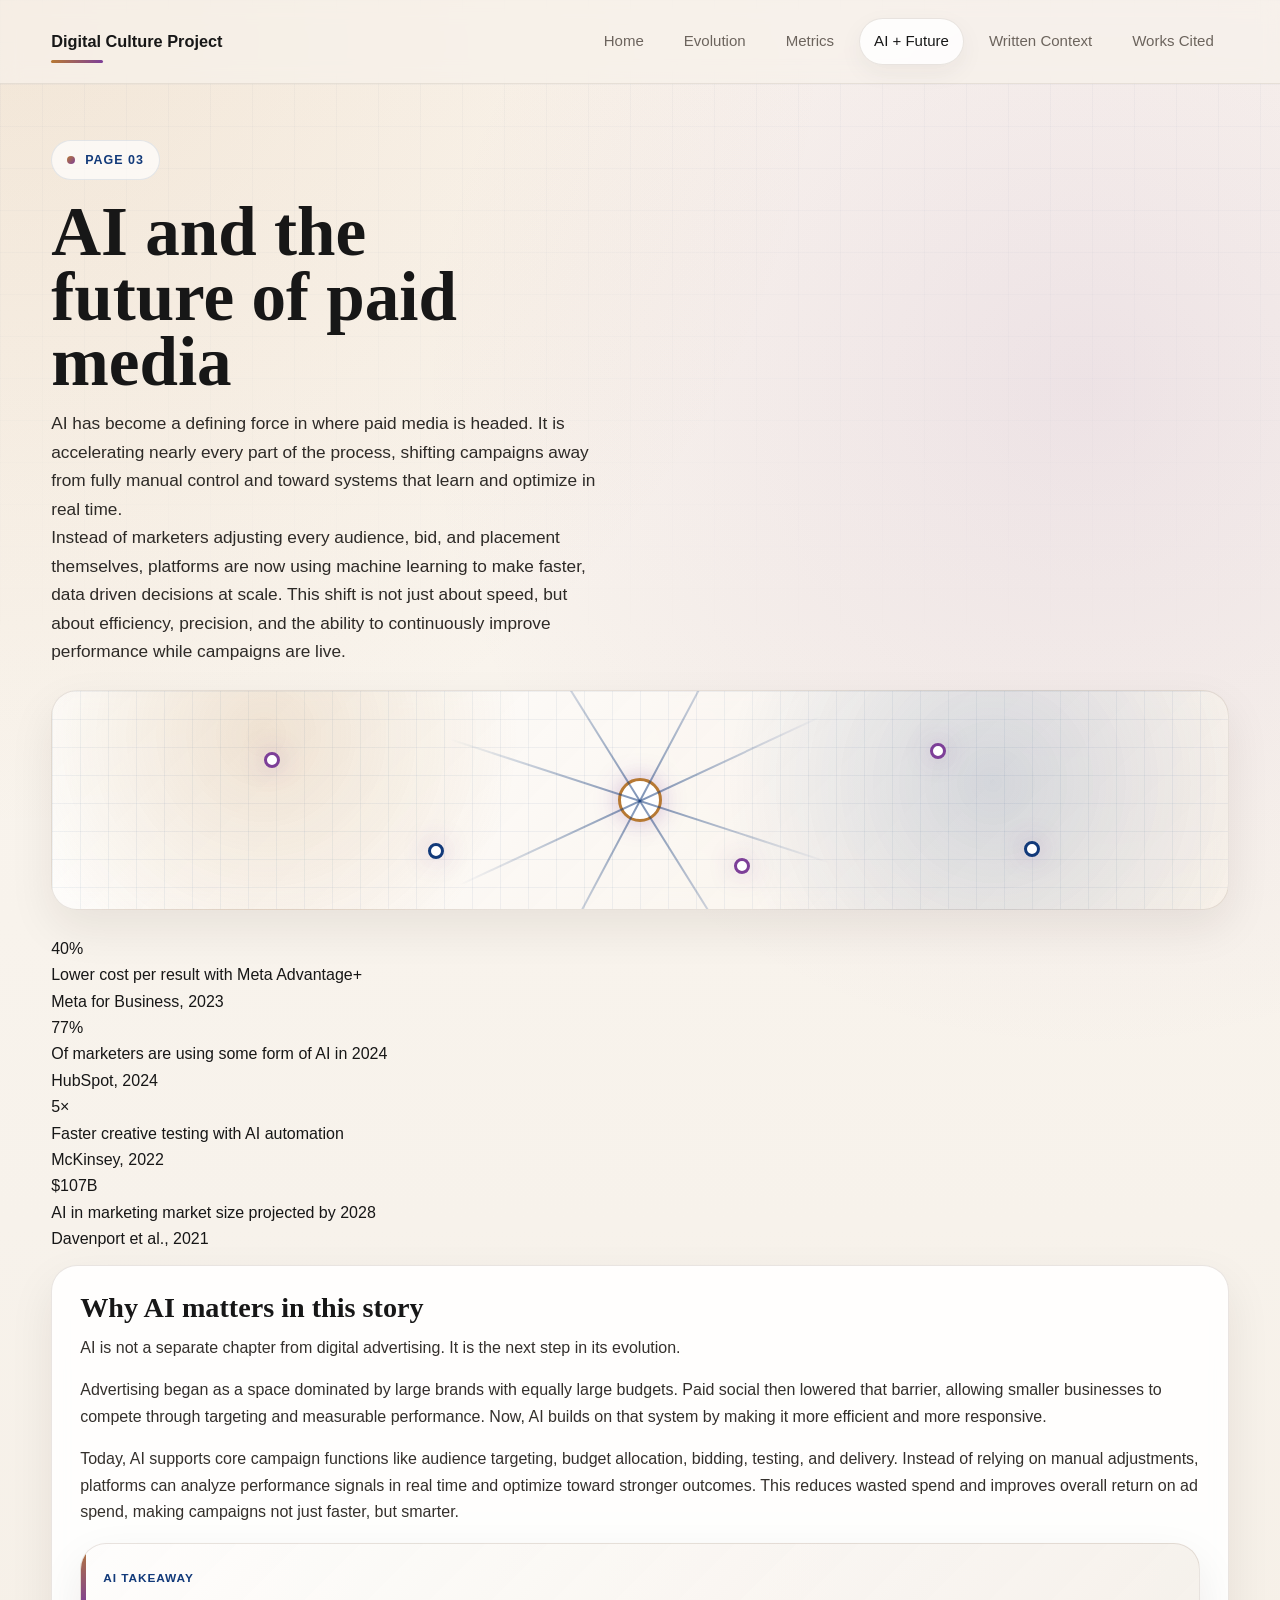
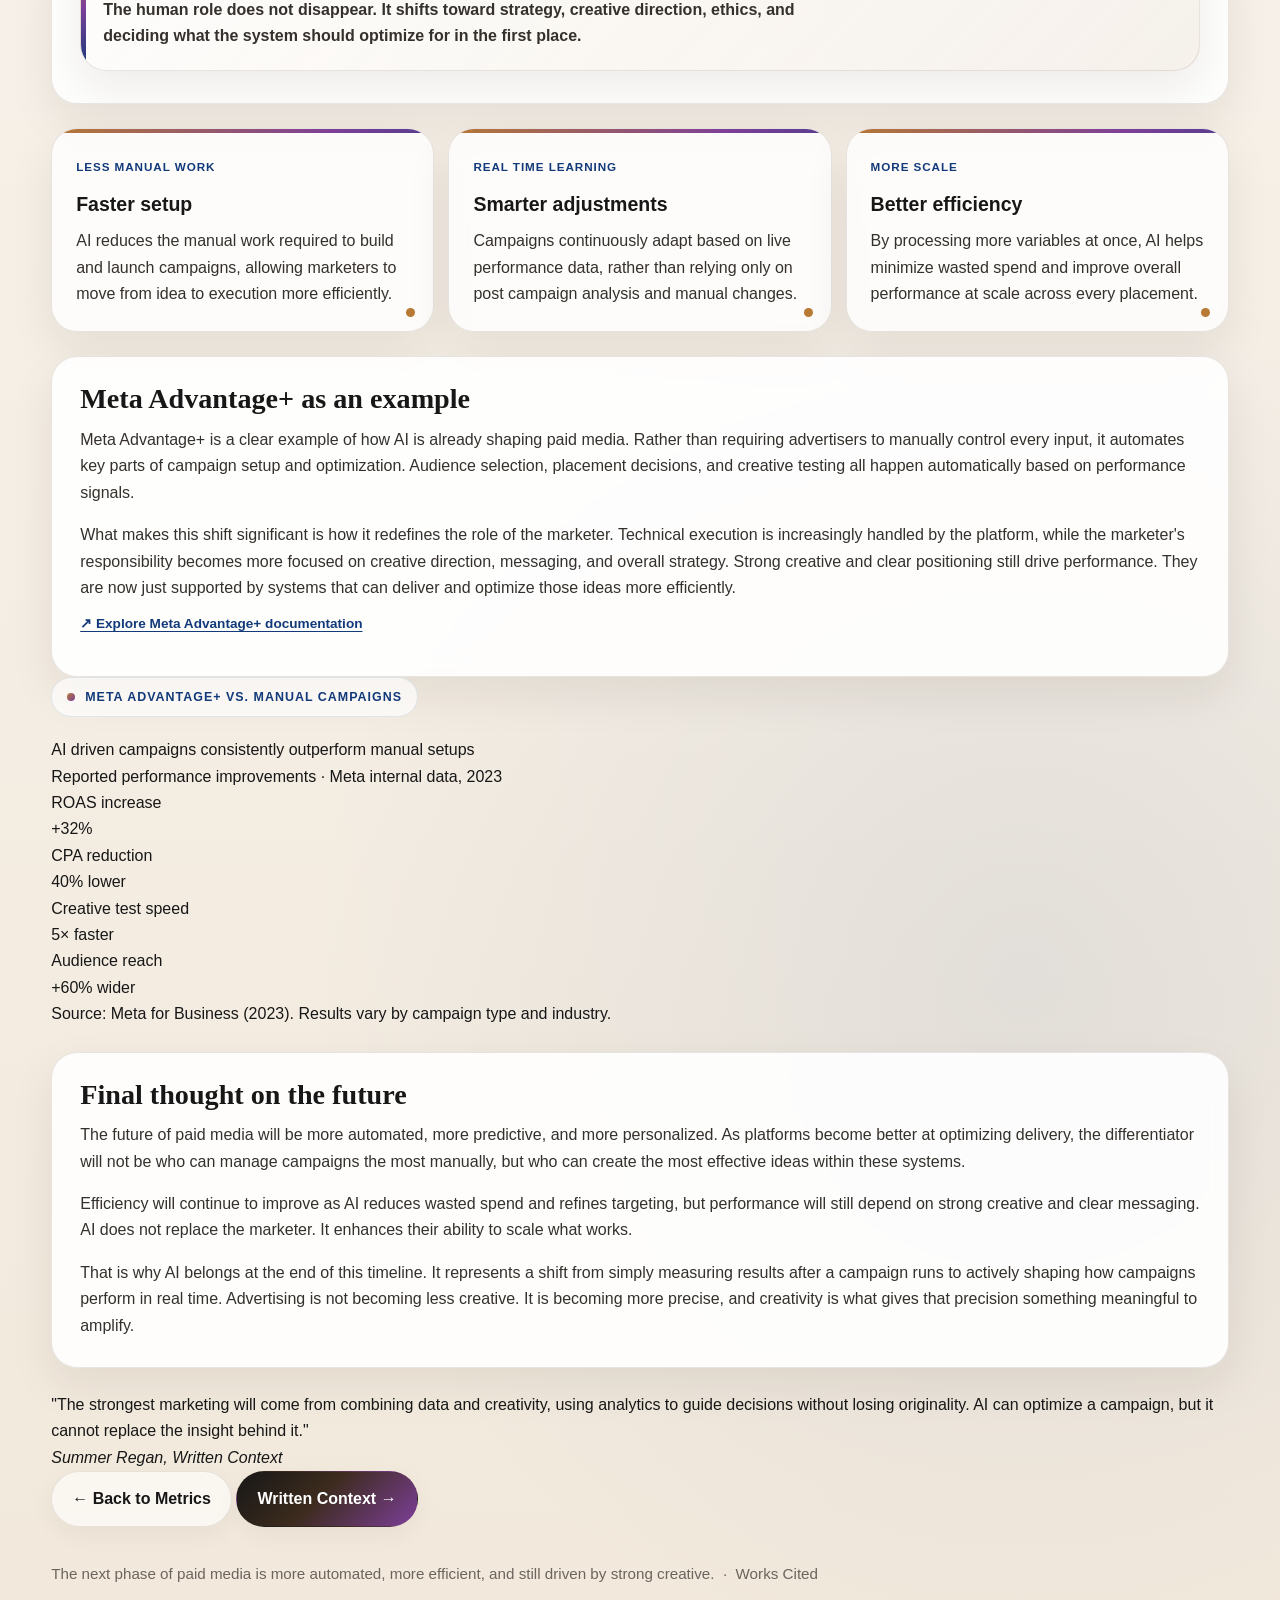
==== commit 8b8980ec: "n" ====
--- a/ai-feature.html
+++ b/ai-feature.html
@@ -46,24 +46,6 @@
           <div class="neural-line l2"></div>
           <div class="neural-line l3"></div>
           <div class="neural-line l4"></div>
-        </div>
-      </div>
-    </section>
-
-    <section>
-      <div class="container">
-        <div class="signal-flow reveal" aria-label="AI campaign workflow">
-          <div class="flow-copy">
-            <span>AI workflow</span>
-            <h2>Automation is strongest with human direction</h2>
-            <p>AI can predict, test, and optimize quickly, but strategy decides what the system should value and why.</p>
-          </div>
-          <div class="flow-steps" aria-hidden="true">
-            <div><span>01</span><strong>Predict</strong></div>
-            <div><span>02</span><strong>Test</strong></div>
-            <div><span>03</span><strong>Optimize</strong></div>
-            <div><span>04</span><strong>Guide</strong></div>
-          </div>
         </div>
       </div>
     </section>
--- a/styles.css
+++ b/styles.css
@@ -177,7 +177,6 @@
 .stage-card,
 .example-card,
 .info-card,
-.signal-flow,
 .takeaway-card,
 .visual-panel {
   background: var(--card);
@@ -645,7 +644,6 @@
   .stage-card,
   .example-card,
   .info-card,
-  .signal-flow,
   .takeaway-card,
   .visual-panel {
     backdrop-filter: none;
@@ -724,10 +722,6 @@
   .metric-card,
   .example-card,
   .info-card,
-  .signal-flow {
-    padding: 20px;
-  }
-
   .hero-grid,
   .grid-3,
   .metrics-grid,
@@ -805,7 +799,13 @@
 }
 
 .flow-copy {
-align-self: center;
+  align-self: center;
+  background:
+    linear-gradient(180deg, rgba(255,255,255,.9), rgba(250,244,237,.86));
+  border: 1px solid rgba(117,96,78,.14);
+  border-radius: var(--radius-sm);
+  box-shadow: var(--shadow-soft);
+  padding: 22px;
 }
 
 .flow-copy span {
@@ -819,7 +819,8 @@
 }
 
 .flow-copy h2 {
-max-width: 12ch;
+  margin-bottom: 10px;
+  max-width: 12ch;
 }
 
 .flow-copy p {
@@ -854,8 +855,9 @@
 position: absolute;
 inset: 0;
 background: linear-gradient(115deg, transparent, rgba(255,255,255,.64), transparent);
-transform: translateX(-120%);
-animation: flowSweep 5.8s ease-in-out infinite;
+  transform: translateX(-120%);
+  animation: flowSweep 5.8s ease-in-out infinite;
+  z-index: 0;
 }
 
 .flow-steps div:nth-child(2)::before { animation-delay: .3s; }
@@ -879,18 +881,22 @@
 }
 
 .flow-steps span {
-color: var(--accent);
-font-family: Georgia, "Times New Roman", serif;
-font-size: 1.45rem;
-font-weight: 900;
-line-height: 1;
+  color: var(--accent);
+  font-family: Georgia, "Times New Roman", serif;
+  font-size: 1.45rem;
+  font-weight: 900;
+  line-height: 1;
+  position: relative;
+  z-index: 1;
 }
 
 .flow-steps strong {
-color: #1f1a15;
-font-size: .92rem;
-line-height: 1.1;
-text-transform: uppercase;
+  color: #1f1a15;
+  font-size: .92rem;
+  line-height: 1.1;
+  position: relative;
+  text-transform: uppercase;
+  z-index: 1;
 }
 .visual-panel {
   background: var(--card);
@@ -1926,4 +1932,7 @@
   .flow-copy p {
     max-width: none;
   }
-}
+  .flow-copy {
+    padding: 18px;
+  }
+}
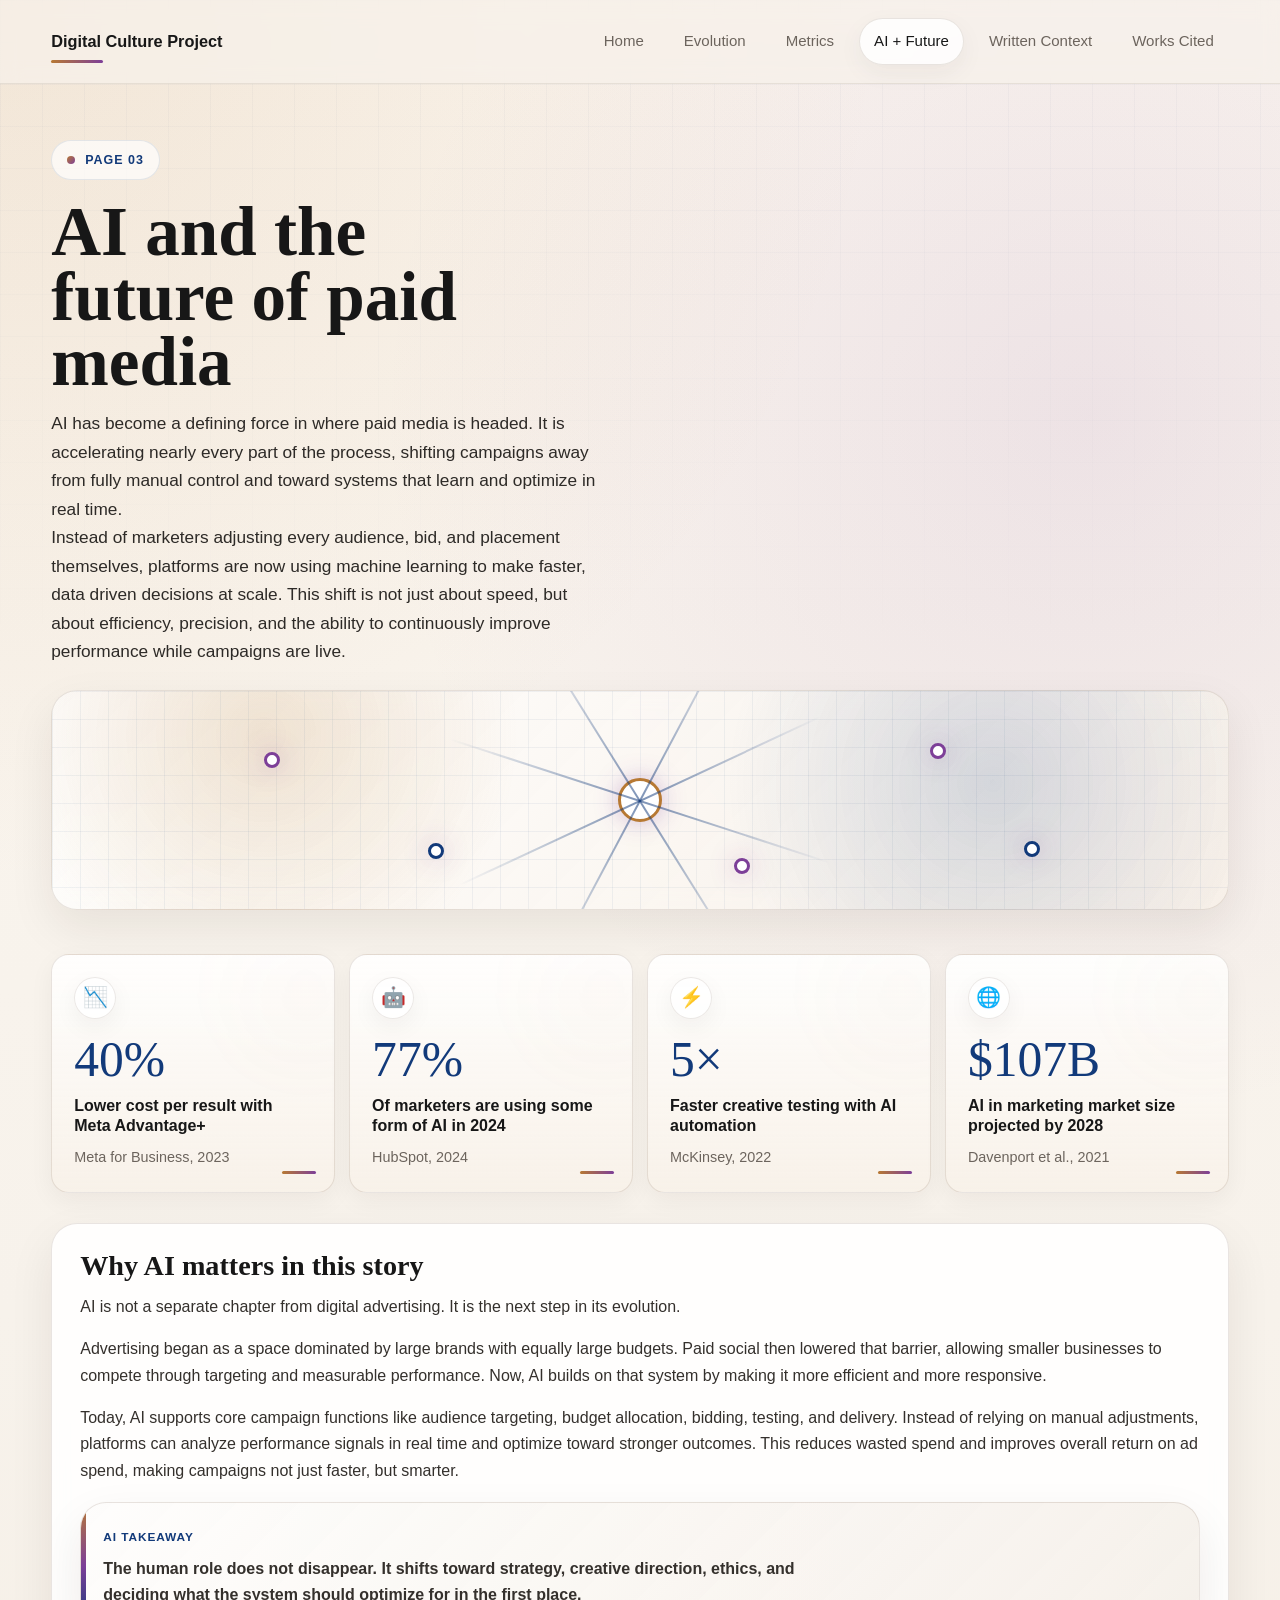
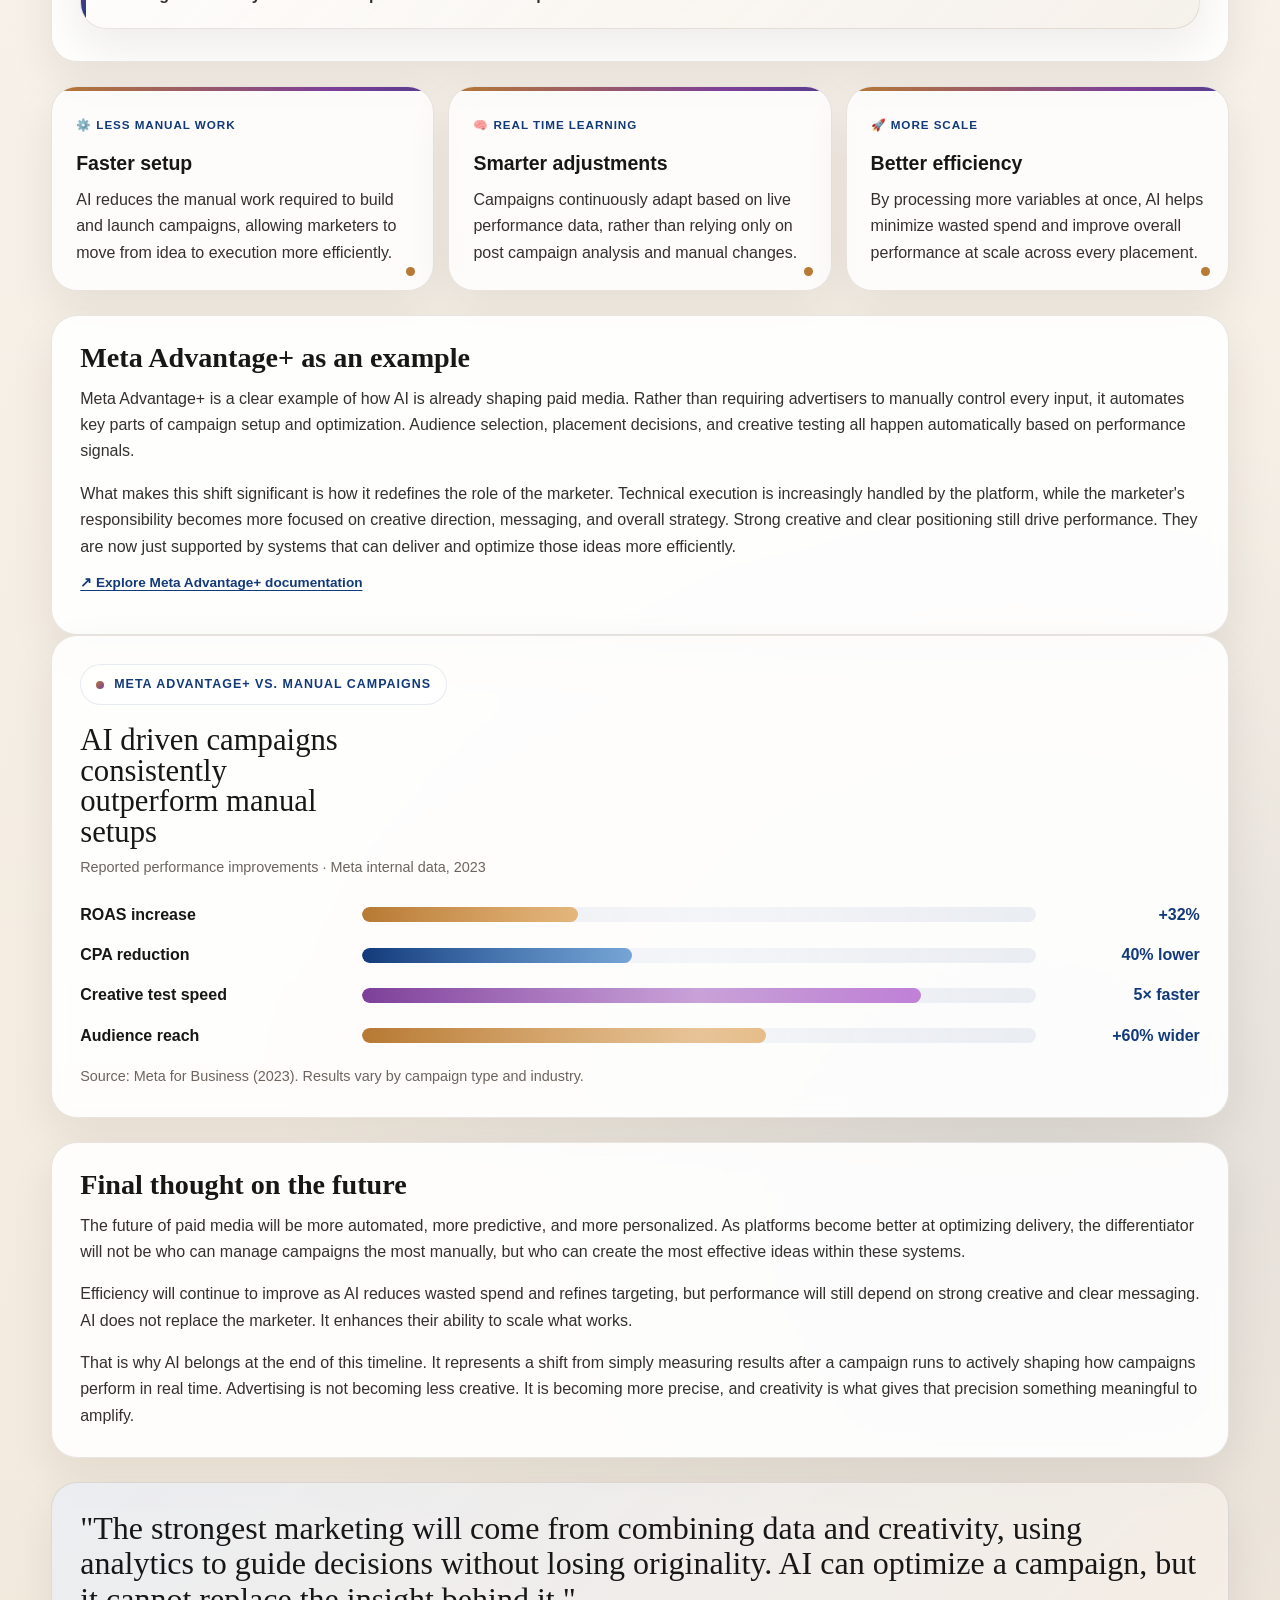
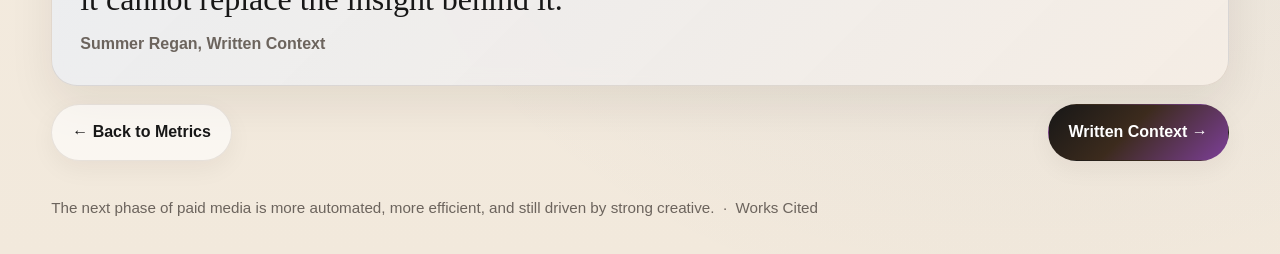
==== commit 7a70e6cb: "slay" ====
--- a/ai-feature.html
+++ b/ai-feature.html
@@ -54,21 +54,25 @@
       <div class="container">
         <div class="stat-band-grid">
           <div class="stat-item reveal">
+            <div class="stat-emoji" aria-hidden="true">📉</div>
             <div class="stat-num">40%</div>
             <div class="stat-label">Lower cost per result with Meta Advantage+</div>
             <div class="stat-source">Meta for Business, 2023</div>
           </div>
           <div class="stat-item reveal">
+            <div class="stat-emoji" aria-hidden="true">🤖</div>
             <div class="stat-num">77%</div>
             <div class="stat-label">Of marketers are using some form of AI in 2024</div>
             <div class="stat-source">HubSpot, 2024</div>
           </div>
           <div class="stat-item reveal">
+            <div class="stat-emoji" aria-hidden="true">⚡</div>
             <div class="stat-num">5×</div>
             <div class="stat-label">Faster creative testing with AI automation</div>
             <div class="stat-source">McKinsey, 2022</div>
           </div>
           <div class="stat-item reveal">
+            <div class="stat-emoji" aria-hidden="true">🌐</div>
             <div class="stat-num">$107B</div>
             <div class="stat-label">AI in marketing market size projected by 2028</div>
             <div class="stat-source">Davenport et al., 2021</div>
@@ -96,17 +100,17 @@
       <div class="container">
         <div class="grid-3 reveal visible">
           <div class="info-card static-card">
-            <span>Less manual work</span>
+            <span>⚙️ Less manual work</span>
             <h3>Faster setup</h3>
             <p>AI reduces the manual work required to build and launch campaigns, allowing marketers to move from idea to execution more efficiently.</p>
           </div>
           <div class="info-card static-card">
-            <span>Real time learning</span>
+            <span>🧠 Real time learning</span>
             <h3>Smarter adjustments</h3>
             <p>Campaigns continuously adapt based on live performance data, rather than relying only on post campaign analysis and manual changes.</p>
           </div>
           <div class="info-card static-card">
-            <span>More scale</span>
+            <span>🚀 More scale</span>
             <h3>Better efficiency</h3>
             <p>By processing more variables at once, AI helps minimize wasted spend and improve overall performance at scale across every placement.</p>
           </div>
--- a/styles.css
+++ b/styles.css
@@ -547,12 +547,12 @@
 }
 
 .stage-card::before {
-  content: attr(data-step);
-  position: absolute;
-  left: -48px;
-  top: 24px;
-  width: 34px;
-  height: 34px;
+  content: "";
+  position: absolute;
+  left: -42px;
+  top: 30px;
+  width: 18px;
+  height: 18px;
   display: grid;
   place-items: center;
   border-radius: 50%;
@@ -740,7 +740,7 @@
   }
 
   .stage-card::before {
-    left: -33px;
+    left: -25px;
   }
 
   h1 {
@@ -749,155 +749,6 @@
   }
 }
 
-.signal-flow {
-display: grid;
-grid-template-columns: .72fr 1.28fr;
-gap: 24px;
-align-items: stretch;
-margin: 4px 0 14px;
-min-height: 210px;
-overflow: hidden;
-padding: 26px;
-position: relative;
-background:
-  radial-gradient(circle at 12% 18%, rgba(183,121,51,.18), transparent 24%),
-  radial-gradient(circle at 82% 24%, rgba(125,63,152,.14), transparent 22%),
-  linear-gradient(135deg, rgba(255,255,255,.88), rgba(248,241,232,.78));
-border: 1px solid var(--border);
-border-radius: var(--radius);
-box-shadow: var(--shadow);
-backdrop-filter: blur(var(--surface-blur));
-}
-
-.signal-flow::before {
-content: "";
-position: absolute;
-inset: 0;
-background:
-  linear-gradient(90deg, rgba(18,58,122,.055) 1px, transparent 1px),
-  linear-gradient(rgba(18,58,122,.055) 1px, transparent 1px);
-background-size: 26px 26px;
-opacity: .75;
-animation: gridDrift 24s linear infinite;
-}
-
-.signal-flow::after {
-content: "";
-position: absolute;
-left: 38%;
-right: 34px;
-top: 50%;
-height: 2px;
-background: linear-gradient(90deg, rgba(183,121,51,.12), rgba(18,58,122,.45), rgba(125,63,152,.22));
-transform: translateY(-50%);
-}
-
-.flow-copy,
-.flow-steps {
-position: relative;
-z-index: 1;
-}
-
-.flow-copy {
-  align-self: center;
-  background:
-    linear-gradient(180deg, rgba(255,255,255,.9), rgba(250,244,237,.86));
-  border: 1px solid rgba(117,96,78,.14);
-  border-radius: var(--radius-sm);
-  box-shadow: var(--shadow-soft);
-  padding: 22px;
-}
-
-.flow-copy span {
-color: var(--accent-3);
-display: inline-block;
-font-size: .72rem;
-font-weight: 900;
-letter-spacing: .1em;
-margin-bottom: 12px;
-text-transform: uppercase;
-}
-
-.flow-copy h2 {
-  margin-bottom: 10px;
-  max-width: 12ch;
-}
-
-.flow-copy p {
-color: #34302c;
-font-size: .94rem;
-max-width: 34ch;
-}
-
-.flow-steps {
-display: grid;
-grid-template-columns: repeat(4, 1fr);
-gap: 14px;
-align-items: center;
-}
-
-.flow-steps div {
-min-height: 122px;
-padding: 18px 14px;
-border: 1px solid rgba(117,96,78,.15);
-border-radius: var(--radius-sm);
-background: rgba(255,255,255,.78);
-box-shadow: var(--shadow-soft);
-display: grid;
-align-content: center;
-gap: 8px;
-position: relative;
-overflow: hidden;
-}
-
-.flow-steps div::before {
-content: "";
-position: absolute;
-inset: 0;
-background: linear-gradient(115deg, transparent, rgba(255,255,255,.64), transparent);
-  transform: translateX(-120%);
-  animation: flowSweep 5.8s ease-in-out infinite;
-  z-index: 0;
-}
-
-.flow-steps div:nth-child(2)::before { animation-delay: .3s; }
-.flow-steps div:nth-child(3)::before { animation-delay: .6s; }
-.flow-steps div:nth-child(4)::before { animation-delay: .9s; }
-
-.flow-steps div::after {
-content: "";
-position: absolute;
-width: 12px;
-height: 12px;
-border-radius: 50%;
-right: -7px;
-top: calc(50% - 6px);
-background: var(--accent);
-box-shadow: 0 0 0 8px rgba(183,121,51,.1);
-}
-
-.flow-steps div:last-child::after {
-display: none;
-}
-
-.flow-steps span {
-  color: var(--accent);
-  font-family: Georgia, "Times New Roman", serif;
-  font-size: 1.45rem;
-  font-weight: 900;
-  line-height: 1;
-  position: relative;
-  z-index: 1;
-}
-
-.flow-steps strong {
-  color: #1f1a15;
-  font-size: .92rem;
-  line-height: 1.1;
-  position: relative;
-  text-transform: uppercase;
-  z-index: 1;
-}
 .visual-panel {
   background: var(--card);
   border: 1px solid var(--border);
@@ -1267,12 +1118,12 @@
 }
 
 .stage-card::before {
-  content: attr(data-step);
-  position: absolute;
-  left: -48px;
-  top: 24px;
-  width: 34px;
-  height: 34px;
+  content: "";
+  position: absolute;
+  left: -42px;
+  top: 30px;
+  width: 18px;
+  height: 18px;
   display: grid;
   place-items: center;
   border-radius: 50%;
@@ -1364,7 +1215,6 @@
   .stage-card,
   .example-card,
   .info-card,
-  .signal-flow,
   .takeaway-card,
   .visual-panel {
     backdrop-filter: none;
@@ -1465,7 +1315,7 @@
   }
 
   .stage-card::before {
-    left: -33px;
+    left: -25px;
   }
 
   h1 {
@@ -1738,21 +1588,6 @@
   animation: scanDown 3.4s ease-in-out infinite;
 }
 
-.paper-note {
-  position: absolute;
-  z-index: 3;
-  right: 18%;
-  bottom: 24%;
-  padding: 8px 12px;
-  border-radius: 999px;
-  background: var(--accent-3);
-  color: #fff;
-  font-size: .72rem;
-  font-weight: 800;
-  text-transform: uppercase;
-  animation: noteFloat 3.2s ease-in-out infinite;
-}
-
 .source-visual {
   min-height: 180px;
 }
@@ -1789,6 +1624,334 @@
 .source-thread.t2 { left: 43%; top: 44%; transform: rotate(-10deg); animation-delay: .4s; }
 .source-thread.t3 { right: 16%; top: 52%; transform: rotate(24deg); animation-delay: .8s; }
 
+.stat-band {
+  padding: 18px 0;
+}
+
+.stat-band-grid {
+  display: grid;
+  grid-template-columns: repeat(4, 1fr);
+  gap: 14px;
+}
+
+.stat-item {
+  min-height: 170px;
+  padding: 22px;
+  border: 1px solid var(--border);
+  border-radius: var(--radius-sm);
+  background:
+    linear-gradient(180deg, rgba(255,255,255,.9), rgba(248,241,232,.74)),
+    radial-gradient(circle at 90% 12%, rgba(183,121,51,.18), transparent 36%);
+  box-shadow: var(--shadow-soft);
+  position: relative;
+  overflow: hidden;
+}
+
+.stat-item::after {
+  content: "";
+  position: absolute;
+  inset: auto 18px 18px auto;
+  width: 34px;
+  height: 3px;
+  border-radius: 999px;
+  background: linear-gradient(90deg, var(--accent), var(--accent-2));
+  animation: trackSweep 3.8s ease-in-out infinite;
+}
+
+.stat-emoji {
+  width: 42px;
+  height: 42px;
+  display: grid;
+  place-items: center;
+  margin-bottom: 16px;
+  border-radius: 50%;
+  background: rgba(255,255,255,.78);
+  border: 1px solid rgba(117,96,78,.14);
+  box-shadow: var(--shadow-soft);
+  font-size: 1.25rem;
+}
+
+.stat-num {
+  font-family: Georgia, "Times New Roman", serif;
+  font-size: clamp(2rem, 4vw, 3.1rem);
+  line-height: 1;
+  color: var(--accent-3);
+  margin-bottom: 12px;
+}
+
+.stat-label {
+  font-weight: 800;
+  line-height: 1.25;
+  margin-bottom: 10px;
+}
+
+.stat-source,
+.chart-sub,
+.chart-note {
+  color: var(--muted);
+  font-size: .9rem;
+}
+
+.chart-wrap,
+.context-section,
+.ai-disclosure,
+.pull-quote {
+  padding: 28px;
+  border: 1px solid var(--border);
+  border-radius: var(--radius);
+  background: var(--card-strong);
+  box-shadow: var(--shadow);
+  backdrop-filter: blur(var(--surface-blur));
+  position: relative;
+  overflow: hidden;
+}
+
+.chart-title {
+  font-family: Georgia, "Times New Roman", serif;
+  font-size: clamp(1.6rem, 2.4vw, 2.6rem);
+  line-height: 1;
+  max-width: 18ch;
+  margin-bottom: 8px;
+}
+
+.bar-chart {
+  display: grid;
+  gap: 14px;
+  margin: 22px 0 16px;
+}
+
+.bar-row {
+  display: grid;
+  grid-template-columns: minmax(120px, .8fr) minmax(160px, 2fr) minmax(70px, .45fr);
+  gap: 12px;
+  align-items: center;
+}
+
+.bar-label,
+.bar-val {
+  font-weight: 800;
+}
+
+.bar-val {
+  text-align: right;
+  color: var(--accent-3);
+}
+
+.bar-track {
+  height: 15px;
+  border-radius: 999px;
+  background: rgba(18,58,122,.08);
+  overflow: hidden;
+  position: relative;
+}
+
+.bar-track::after {
+  content: "";
+  position: absolute;
+  inset: 0;
+  background: linear-gradient(90deg, transparent, rgba(255,255,255,.44), transparent);
+  animation: bandSweep 4s ease-in-out infinite;
+}
+
+.bar-fill {
+  display: block;
+  width: 0;
+  height: 100%;
+  border-radius: inherit;
+  background: linear-gradient(90deg, var(--accent), #d99a4a);
+  transition: width 1s ease;
+}
+
+.bar-fill.muted {
+  background: linear-gradient(90deg, #8c8178, #b7aba1);
+}
+
+.bar-fill.blue {
+  background: linear-gradient(90deg, var(--accent-3), #2c73bf);
+}
+
+.bar-fill.purple {
+  background: linear-gradient(90deg, var(--accent-2), #b56ad0);
+}
+
+.compare-wrap {
+  display: grid;
+  grid-template-columns: repeat(3, 1fr);
+  gap: 14px;
+  margin-top: 18px;
+}
+
+.compare-col {
+  border: 1px solid rgba(117,96,78,.14);
+  border-radius: var(--radius-sm);
+  background: rgba(255,255,255,.7);
+  overflow: hidden;
+}
+
+.compare-head {
+  padding: 14px 16px;
+  color: #fff;
+  font-weight: 900;
+  background: var(--accent-3);
+}
+
+.compare-head.then { background: #7b7068; }
+.compare-head.now { background: var(--accent); }
+.compare-head.next { background: var(--accent-2); }
+
+.compare-body {
+  list-style: none;
+  display: grid;
+  gap: 10px;
+  padding: 16px;
+}
+
+.compare-body li {
+  padding: 10px 12px;
+  border-radius: 12px;
+  background: rgba(248,241,232,.82);
+}
+
+.loop-wrap {
+  display: grid;
+  gap: 10px;
+  margin-top: 18px;
+}
+
+.loop-step {
+  display: grid;
+  grid-template-columns: auto 1fr;
+  gap: 12px;
+  align-items: center;
+  padding: 14px;
+  border: 1px solid rgba(117,96,78,.14);
+  border-radius: var(--radius-sm);
+  background: rgba(255,255,255,.68);
+}
+
+.loop-icon {
+  width: 42px;
+  height: 42px;
+  display: grid;
+  place-items: center;
+  border-radius: 50%;
+  background: rgba(183,121,51,.14);
+}
+
+.loop-step strong,
+.loop-step span:last-child {
+  display: block;
+}
+
+.loop-step span:last-child {
+  color: var(--muted);
+  font-size: .92rem;
+}
+
+.loop-arrow {
+  color: var(--accent);
+  font-weight: 900;
+  text-align: center;
+}
+
+.pull-quote {
+  margin-bottom: 16px;
+  background:
+    linear-gradient(135deg, rgba(18,58,122,.08), rgba(183,121,51,.11)),
+    rgba(255,255,255,.86);
+}
+
+.pull-quote p {
+  font-family: Georgia, "Times New Roman", serif;
+  font-size: clamp(1.35rem, 2.5vw, 2.35rem);
+  line-height: 1.1;
+}
+
+.pull-quote cite {
+  display: block;
+  margin-top: 14px;
+  color: var(--muted);
+  font-style: normal;
+  font-weight: 800;
+}
+
+.context-section {
+  margin: 16px 0;
+}
+
+.context-section p + p {
+  margin-top: 15px;
+}
+
+.ai-disclosure {
+  margin: 18px 0;
+  background:
+    linear-gradient(135deg, rgba(125,63,152,.1), rgba(18,58,122,.08)),
+    rgba(255,255,255,.88);
+}
+
+.disc-label {
+  display: inline-flex;
+  align-items: center;
+  gap: 9px;
+  margin-bottom: 12px;
+  color: var(--accent-3);
+  font-weight: 900;
+}
+
+.ai-disclosure p + p {
+  margin-top: 14px;
+}
+
+.citation-list {
+  display: grid;
+  gap: 14px;
+  list-style: none;
+  margin-top: 18px;
+}
+
+.citation-item {
+  display: grid;
+  grid-template-columns: auto 1fr;
+  gap: 16px;
+  padding: 18px;
+  border: 1px solid rgba(117,96,78,.14);
+  border-radius: var(--radius-sm);
+  background: rgba(255,255,255,.72);
+}
+
+.cite-num {
+  width: 42px;
+  height: 42px;
+  display: grid;
+  place-items: center;
+  border-radius: 50%;
+  color: #fff;
+  background: linear-gradient(135deg, var(--accent), var(--accent-2));
+  font-weight: 900;
+}
+
+.cite-mla {
+  font-weight: 800;
+}
+
+.cite-annotation {
+  margin: 8px 0 10px;
+  color: #3b352f;
+}
+
+.page-nav {
+  display: flex;
+  justify-content: space-between;
+  gap: 14px;
+  flex-wrap: wrap;
+  margin-top: 18px;
+}
+
+.page-nav .btn.primary {
+  margin-left: auto;
+}
+
 @keyframes gridDrift {
   to { background-position: 42px 42px; }
 }
@@ -1866,22 +2029,12 @@
   50% { transform: translateY(58px); opacity: 1; }
 }
 
-@keyframes noteFloat {
-  0%, 100% { transform: translateY(0); }
-  50% { transform: translateY(-8px); }
-}
-
 @keyframes sourcePulse {
   0%, 100% { transform: scale(1); opacity: .7; }
   50% { transform: scale(1.22); opacity: 1; }
 }
 
 
-
-@keyframes flowSweep {
-  0%, 46% { transform: translateX(-120%); }
-  74%, 100% { transform: translateX(120%); }
-}
 
 @media (prefers-reduced-motion: reduce) {
   *,
@@ -1898,15 +2051,6 @@
 @media (max-width: 980px) {
   .stat-band-grid { grid-template-columns: repeat(2,1fr); }
   .compare-wrap { grid-template-columns: 1fr; }
-  .signal-flow {
-    grid-template-columns: 1fr;
-  }
-  .signal-flow::after {
-    display: none;
-  }
-  .flow-steps {
-    grid-template-columns: repeat(2, 1fr);
-  }
   .visual-panel { min-height: 150px; }
   .signal-visual { height: 96px; }
   .screen { min-height: 78px; }
@@ -1919,20 +2063,31 @@
 }
 
 @media (max-width: 720px) {
-  .flow-steps {
+  .stat-band-grid,
+  .bar-row {
     grid-template-columns: 1fr;
   }
-  .flow-steps div {
-    min-height: 92px;
-  }
-  .flow-steps div::after {
-    display: none;
-  }
-  .flow-copy h2,
-  .flow-copy p {
-    max-width: none;
-  }
-  .flow-copy {
-    padding: 18px;
-  }
-}
+
+  .stat-item,
+  .chart-wrap,
+  .context-section,
+  .ai-disclosure,
+  .pull-quote,
+  .citation-item {
+    padding: 20px;
+  }
+
+  .bar-val {
+    text-align: left;
+  }
+
+  .page-nav {
+    flex-direction: column;
+  }
+
+  .page-nav .btn,
+  .page-nav .btn.primary {
+    width: 100%;
+    margin-left: 0;
+  }
+}
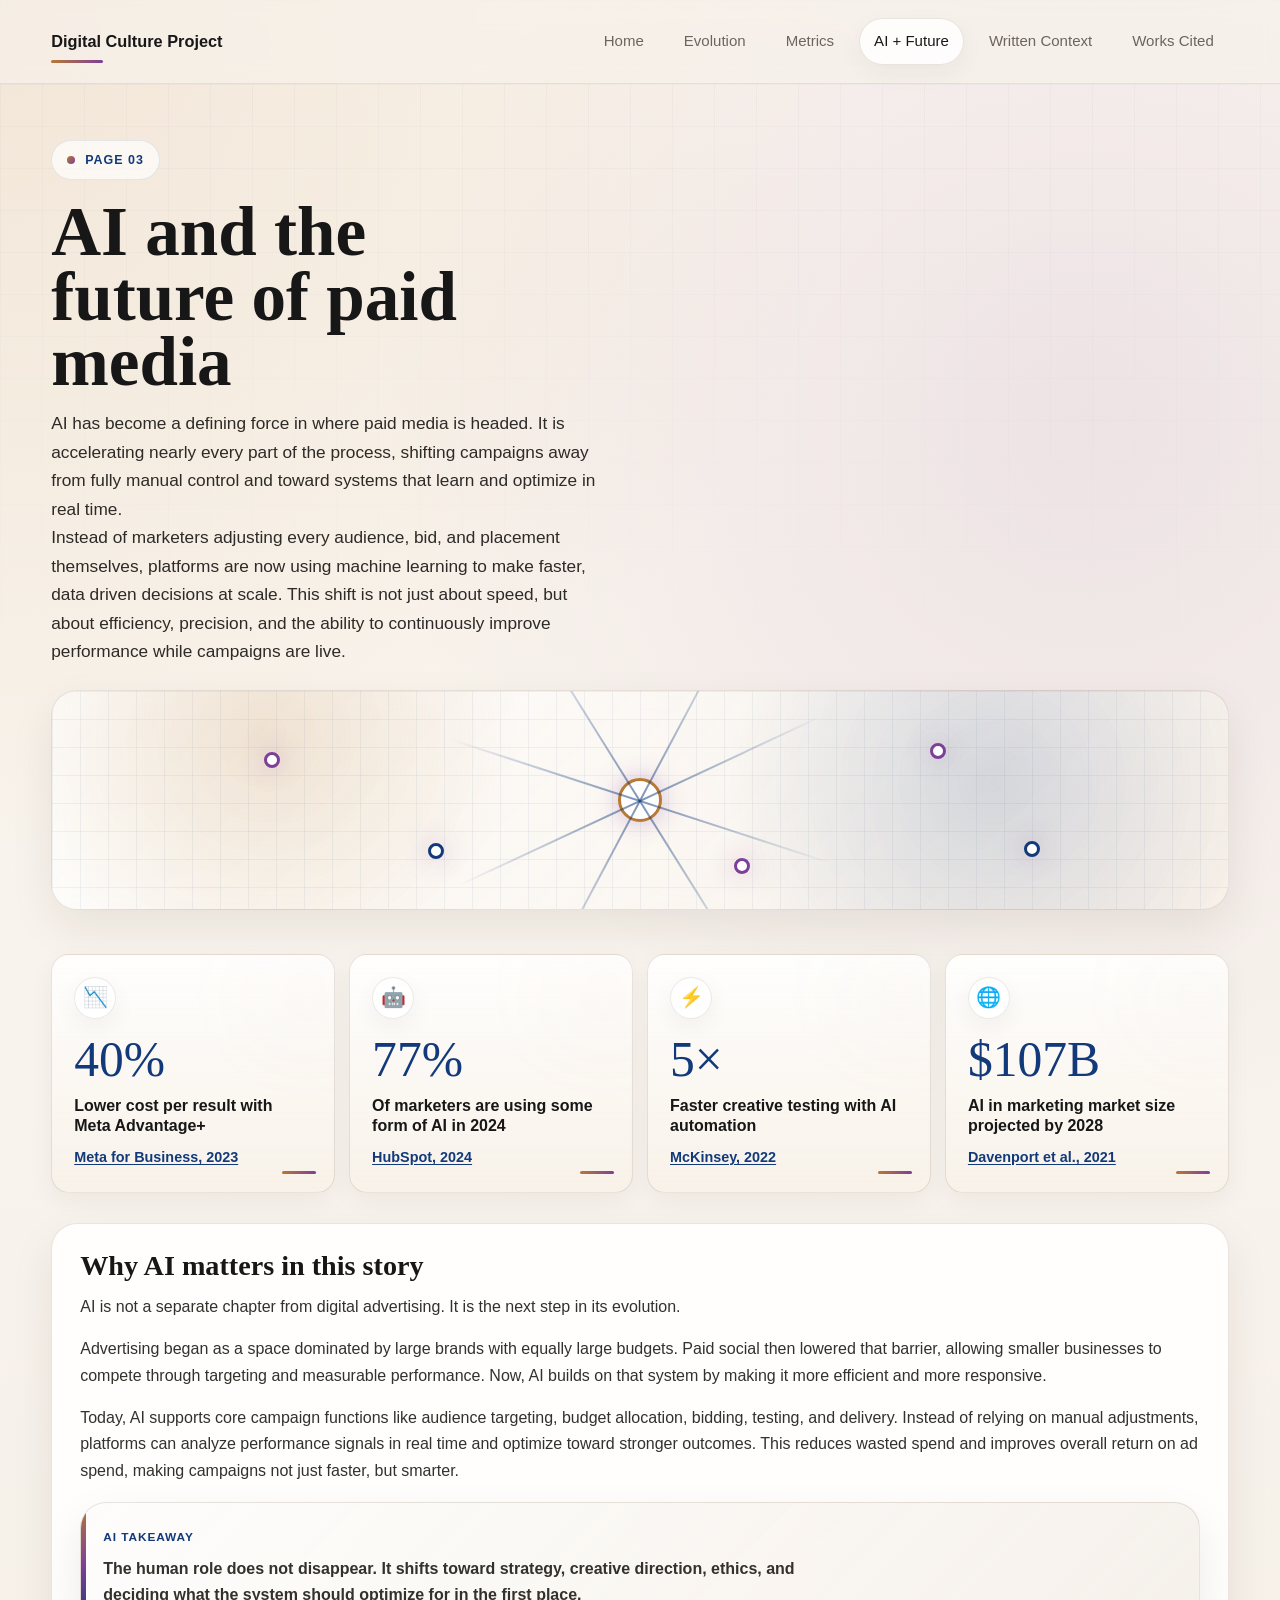
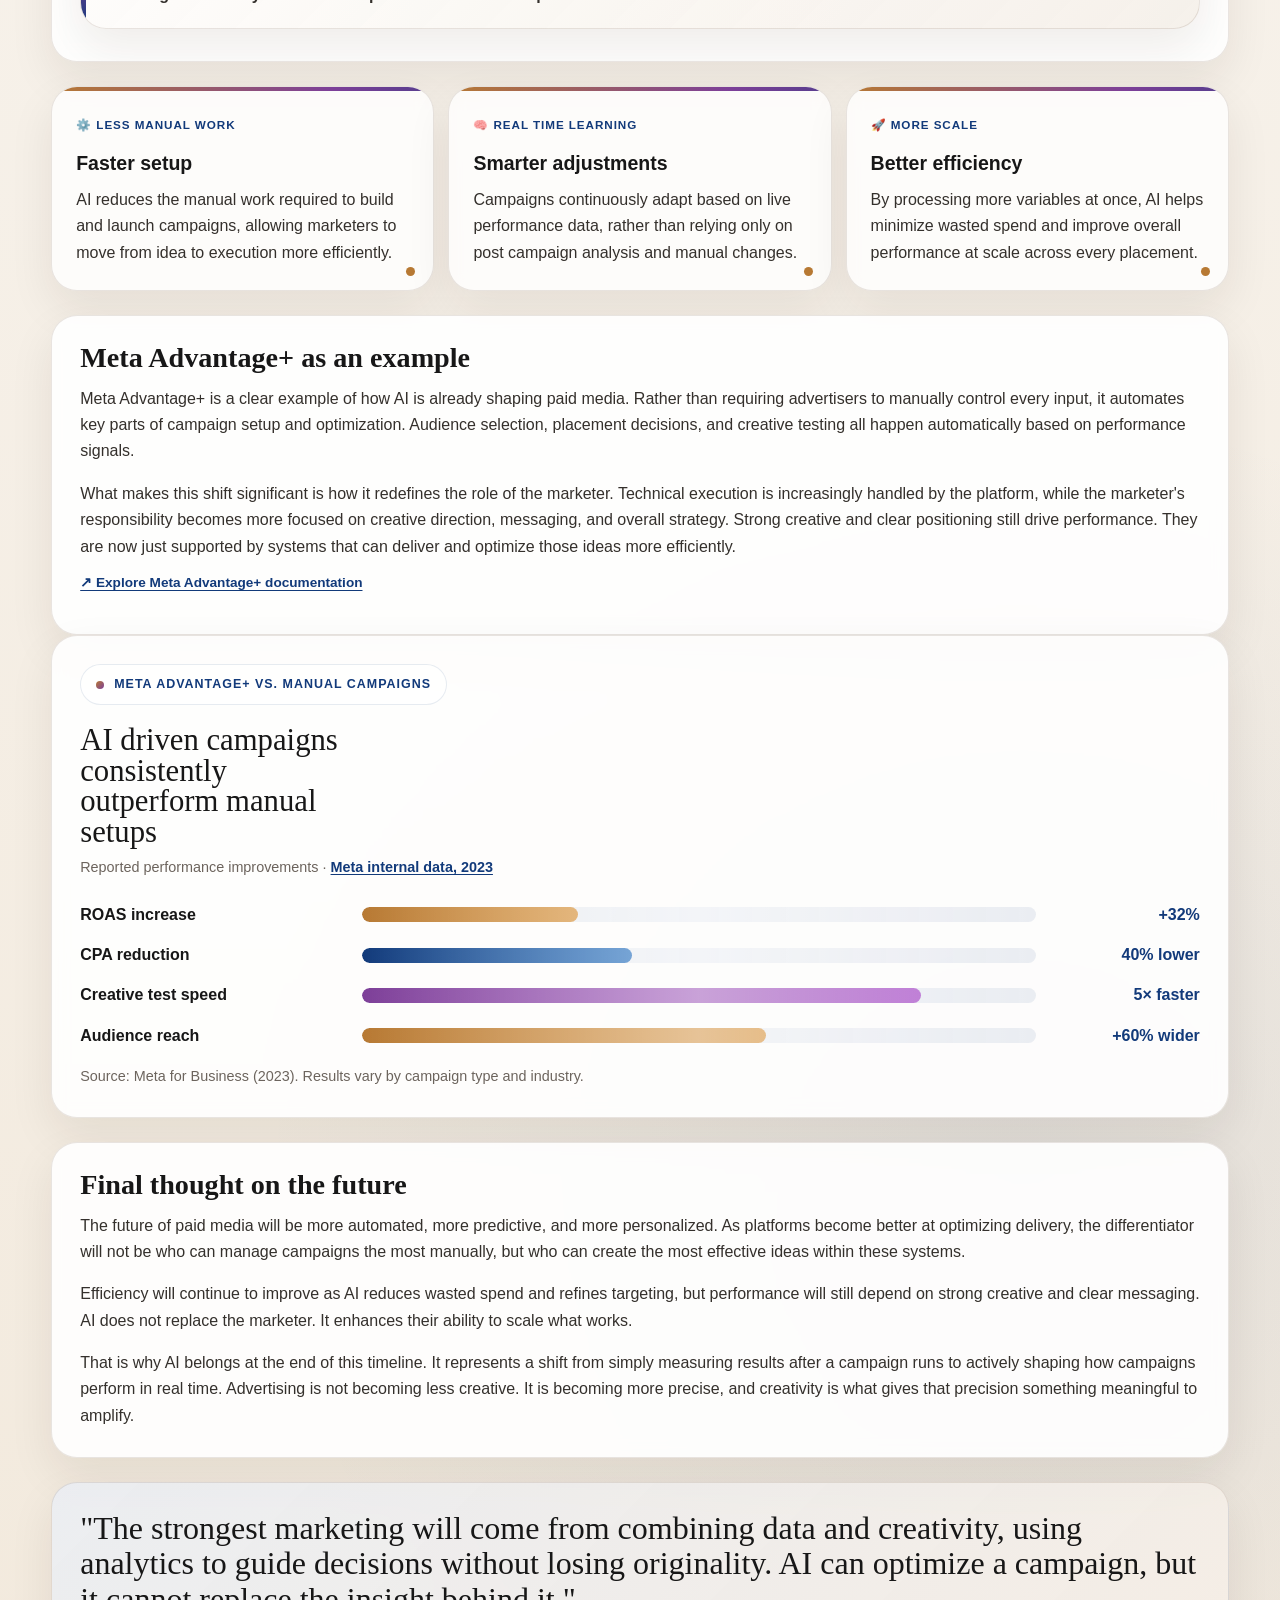
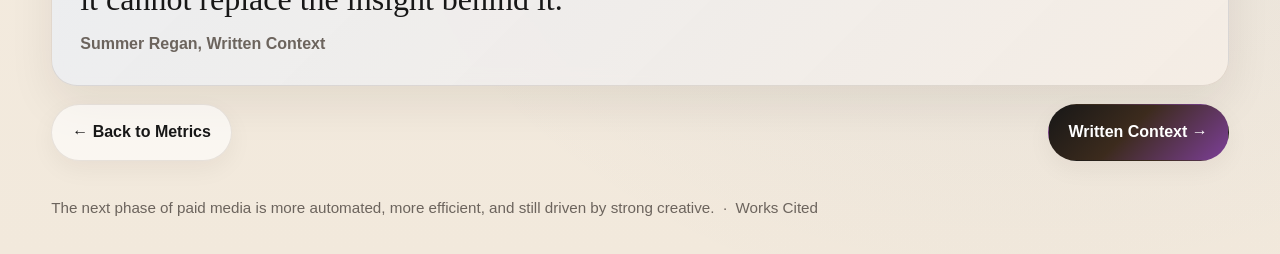
==== commit cacc736f: "fixed" ====
--- a/ai-feature.html
+++ b/ai-feature.html
@@ -57,25 +57,25 @@
             <div class="stat-emoji" aria-hidden="true">📉</div>
             <div class="stat-num">40%</div>
             <div class="stat-label">Lower cost per result with Meta Advantage+</div>
-            <div class="stat-source">Meta for Business, 2023</div>
+            <div class="stat-source"><a href="https://www.facebook.com/business/help/advantage" target="_blank" rel="noopener">Meta for Business, 2023</a></div>
           </div>
           <div class="stat-item reveal">
             <div class="stat-emoji" aria-hidden="true">🤖</div>
             <div class="stat-num">77%</div>
             <div class="stat-label">Of marketers are using some form of AI in 2024</div>
-            <div class="stat-source">HubSpot, 2024</div>
+            <div class="stat-source"><a href="https://www.hubspot.com/state-of-marketing" target="_blank" rel="noopener">HubSpot, 2024</a></div>
           </div>
           <div class="stat-item reveal">
             <div class="stat-emoji" aria-hidden="true">⚡</div>
             <div class="stat-num">5×</div>
             <div class="stat-label">Faster creative testing with AI automation</div>
-            <div class="stat-source">McKinsey, 2022</div>
+            <div class="stat-source"><a href="https://www.mckinsey.com/capabilities/growth-marketing-and-sales/our-insights/the-value-of-getting-personalization-right-or-wrong-is-multiplying" target="_blank" rel="noopener">McKinsey, 2022</a></div>
           </div>
           <div class="stat-item reveal">
             <div class="stat-emoji" aria-hidden="true">🌐</div>
             <div class="stat-num">$107B</div>
             <div class="stat-label">AI in marketing market size projected by 2028</div>
-            <div class="stat-source">Davenport et al., 2021</div>
+            <div class="stat-source"><a href="https://link.springer.com/article/10.1007/s11747-019-00696-0" target="_blank" rel="noopener">Davenport et al., 2021</a></div>
           </div>
         </div>
       </div>
@@ -131,7 +131,7 @@
         <div class="chart-wrap reveal">
           <div class="eyebrow">Meta Advantage+ vs. manual campaigns</div>
           <p class="chart-title">AI driven campaigns consistently outperform manual setups</p>
-          <p class="chart-sub">Reported performance improvements · Meta internal data, 2023</p>
+          <p class="chart-sub">Reported performance improvements · <a href="https://www.facebook.com/business/help/advantage" target="_blank" rel="noopener">Meta internal data, 2023</a></p>
           <div class="bar-chart">
             <div class="bar-row">
               <span class="bar-label">ROAS increase</span>
--- a/styles.css
+++ b/styles.css
@@ -1692,6 +1692,20 @@
   font-size: .9rem;
 }
 
+.stat-source a,
+.chart-sub a {
+  color: var(--accent-3);
+  text-decoration: underline;
+  text-underline-offset: 2px;
+  font-weight: 600;
+  transition: color 0.2s ease;
+}
+
+.stat-source a:hover,
+.chart-sub a:hover {
+  color: var(--accent);
+}
+
 .chart-wrap,
 .context-section,
 .ai-disclosure,
